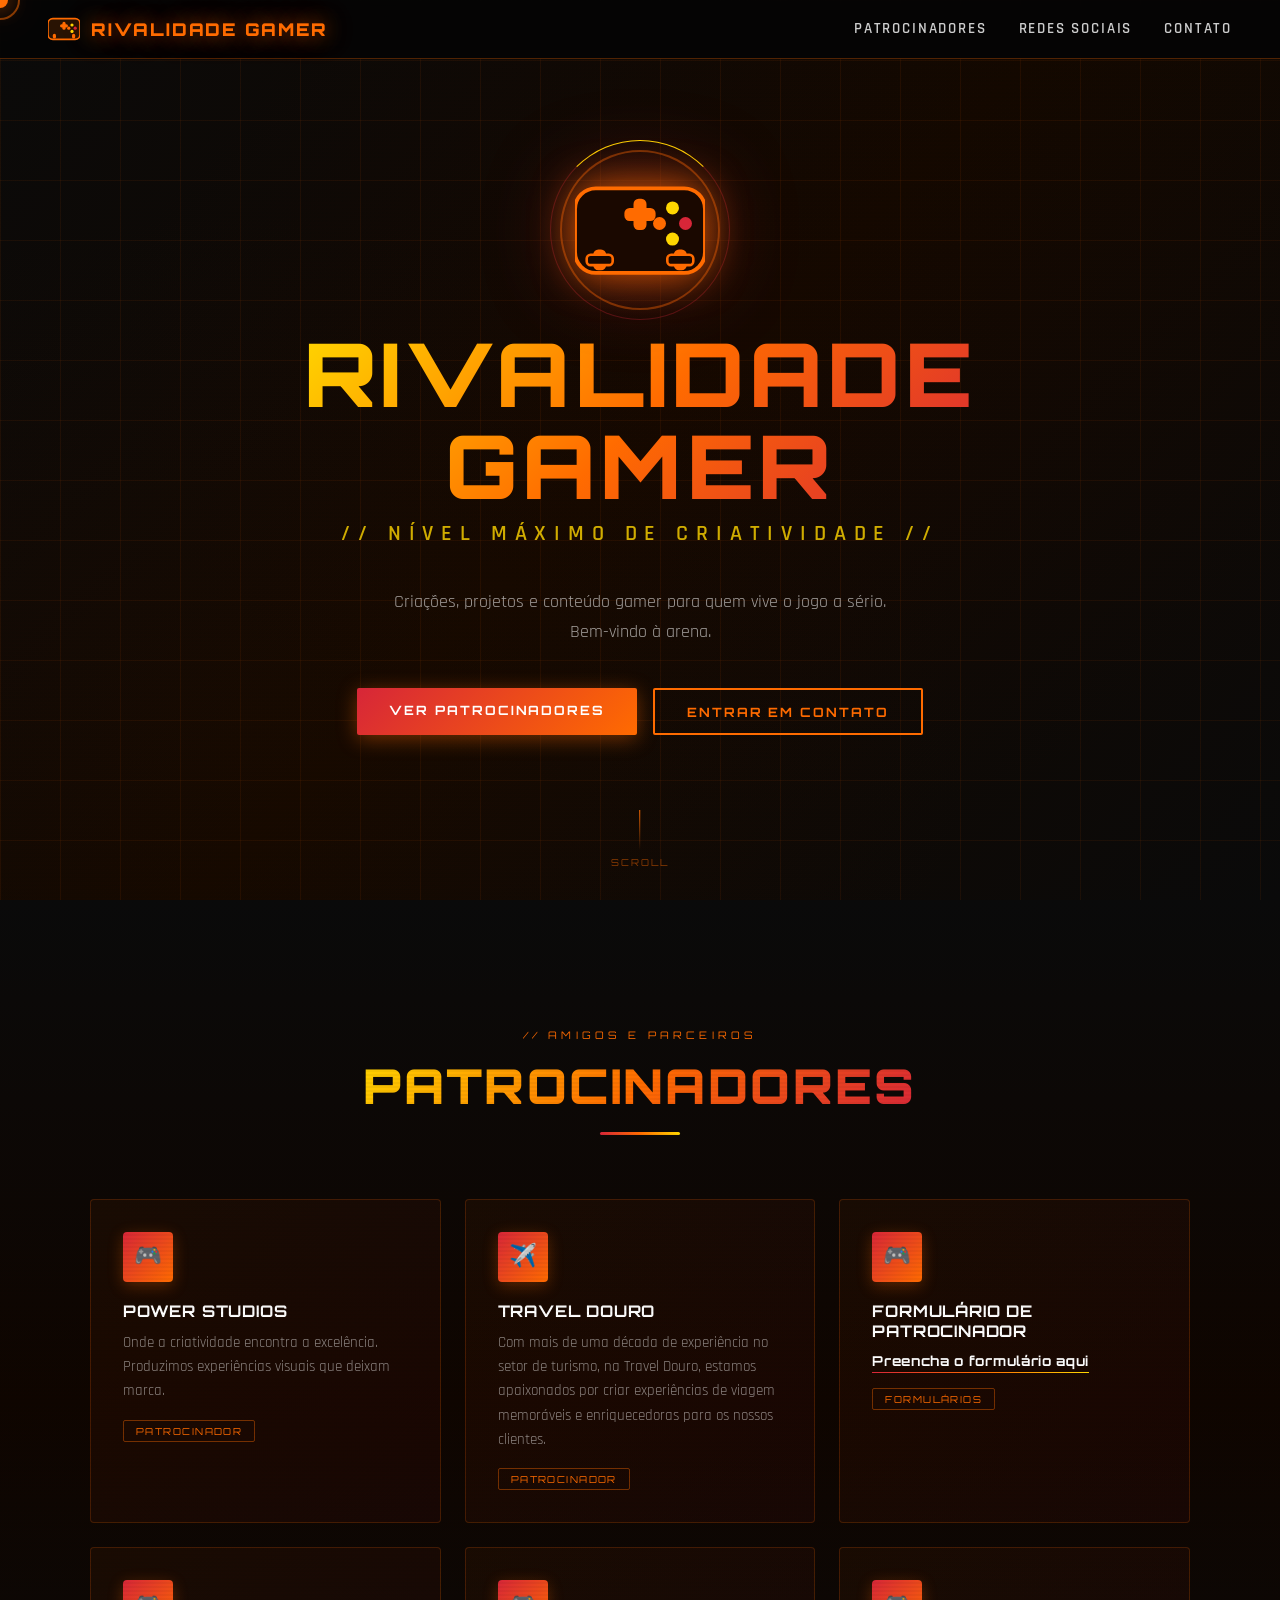
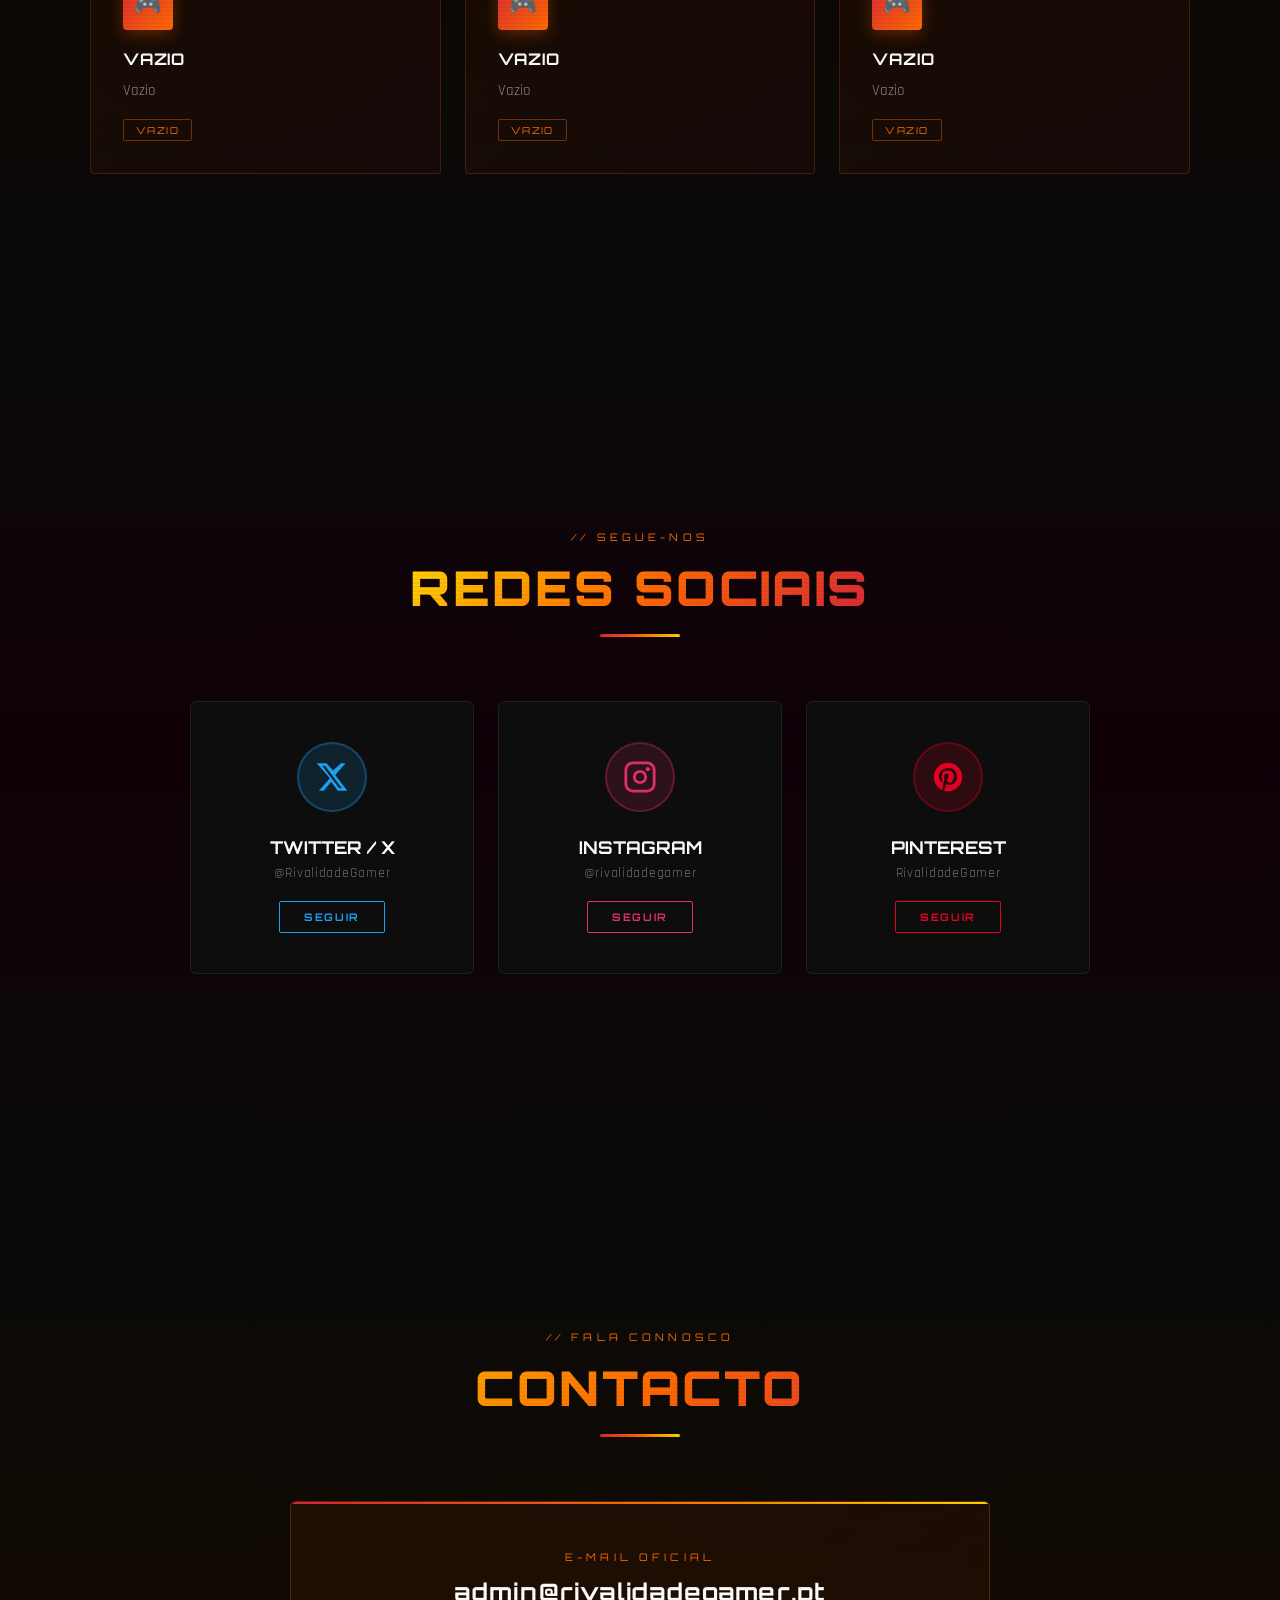
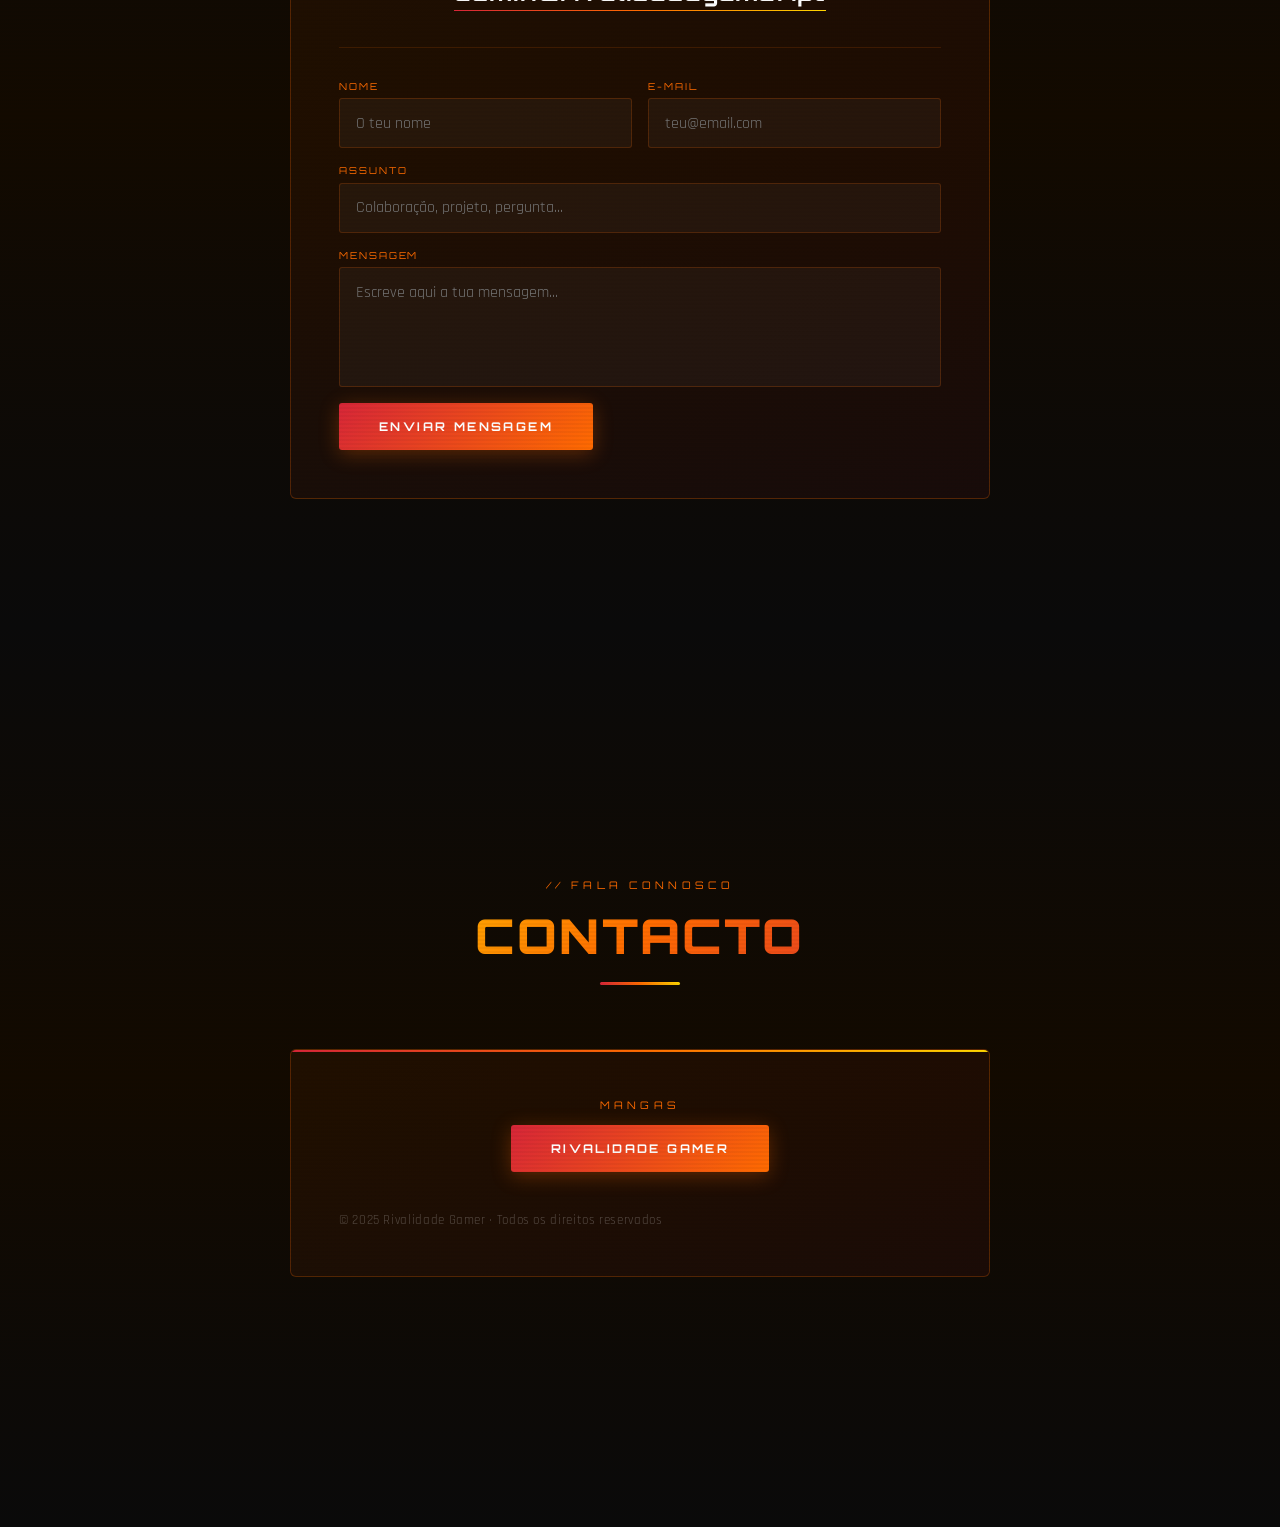
==== index.html @ 04fe154c "Update index.html" ====
<!DOCTYPE html>
<html lang="pt">
<head>
  <meta charset="UTF-8" />
  <meta name="viewport" content="width=device-width, initial-scale=1.0"/>
  <title>Rivalidade Gamer | 2026</title>
  <link rel="icon" href="https://rivalidadegamer.github.io/images/Logo/logo.png" type="image/png">
  <link rel="shortcut icon" href="https://rivalidadegamer.github.io/images/Logo/logo-sem-fundo.png" type="image/png">
  <link href="https://fonts.googleapis.com/css2?family=Orbitron:wght@400;700;900&family=Rajdhani:wght@400;600;700&display=swap" rel="stylesheet"/>
  <style>
    :root {
      --orange: #FF6B00;
      --red: #D72638;
      --yellow: #FFD600;
      --dark: #0A0A0A;
      --darker: #050505;
      --mid: #141414;
      --glow-orange: 0 0 20px #FF6B00aa, 0 0 40px #FF6B0055;
      --glow-red: 0 0 20px #D72638aa;
      --glow-yellow: 0 0 20px #FFD600aa;
    }
 
    *, *::before, *::after { margin: 0; padding: 0; box-sizing: border-box; }
 
    html { scroll-behavior: smooth; }
 
    body {
      background: var(--darker);
      color: #fff;
      font-family: 'Rajdhani', sans-serif;
      overflow-x: hidden;
      cursor: none;
    }
 
    /* CUSTOM CURSOR */
    .cursor {
      width: 16px; height: 16px;
      background: var(--orange);
      border-radius: 50%;
      position: fixed;
      top: 0; left: 0;
      pointer-events: none;
      z-index: 9999;
      transform: translate(-50%, -50%);
      transition: transform 0.1s ease, background 0.2s;
      box-shadow: var(--glow-orange);
      mix-blend-mode: screen;
    }
    .cursor-ring {
      width: 40px; height: 40px;
      border: 2px solid var(--orange);
      border-radius: 50%;
      position: fixed;
      top: 0; left: 0;
      pointer-events: none;
      z-index: 9998;
      transform: translate(-50%, -50%);
      transition: transform 0.15s ease, width 0.2s, height 0.2s;
      opacity: 0.5;
    }
 
    /* NAV */
    nav {
      position: fixed;
      top: 0; left: 0; right: 0;
      z-index: 1000;
      background: rgba(5,5,5,0.92);
      backdrop-filter: blur(12px);
      border-bottom: 1px solid rgba(255,107,0,0.3);
      display: flex;
      justify-content: space-between;
      align-items: center;
      padding: 0.8rem 3rem;
    }
 
    .nav-logo {
      display: flex; align-items: center; gap: 0.7rem;
      font-family: 'Orbitron', monospace;
      font-weight: 900;
      font-size: 1.1rem;
      color: var(--orange);
      text-shadow: var(--glow-orange);
      letter-spacing: 0.1em;
    }
 
    .nav-logo svg { width: 32px; height: 32px; }
 
    nav ul {
      list-style: none;
      display: flex;
      gap: 2rem;
    }
 
    nav ul a {
      color: #ccc;
      text-decoration: none;
      font-family: 'Rajdhani', sans-serif;
      font-weight: 600;
      font-size: 0.95rem;
      letter-spacing: 0.12em;
      text-transform: uppercase;
      transition: color 0.2s, text-shadow 0.2s;
      position: relative;
    }
 
    nav ul a::after {
      content: '';
      position: absolute;
      bottom: -3px; left: 0;
      width: 0; height: 2px;
      background: var(--orange);
      transition: width 0.3s;
    }
 
    nav ul a:hover { color: var(--orange); text-shadow: var(--glow-orange); }
    nav ul a:hover::after { width: 100%; }
 
    /* SECTIONS */
    section {
      min-height: 100vh;
      position: relative;
      overflow: hidden;
    }
 
    /* SCANLINE OVERLAY */
    section::before {
      content: '';
      position: absolute;
      inset: 0;
      background: repeating-linear-gradient(
        0deg,
        transparent,
        transparent 2px,
        rgba(0,0,0,0.04) 2px,
        rgba(0,0,0,0.04) 4px
      );
      pointer-events: none;
      z-index: 2;
    }
 
    /* ===== HERO SECTION ===== */
    #inicio {
      background: radial-gradient(ellipse at 60% 40%, #2a0a0022 0%, transparent 60%),
                  radial-gradient(ellipse at 20% 80%, #3a150022 0%, transparent 50%),
                  linear-gradient(135deg, #0A0A0A 0%, #130800 50%, #0A0A0A 100%);
      display: flex;
      align-items: center;
      justify-content: center;
    }
 
    .hero-bg-grid {
      position: absolute;
      inset: 0;
      background-image:
        linear-gradient(rgba(255,107,0,0.07) 1px, transparent 1px),
        linear-gradient(90deg, rgba(255,107,0,0.07) 1px, transparent 1px);
      background-size: 60px 60px;
      animation: gridPulse 4s ease-in-out infinite alternate;
    }
 
    @keyframes gridPulse {
      0% { opacity: 0.4; }
      100% { opacity: 1; }
    }
 
    .hero-content {
      position: relative;
      z-index: 3;
      text-align: center;
      padding: 2rem;
    }
 
    .hero-icon {
      margin: 0 auto 2rem;
      width: 130px; height: 130px;
      position: relative;
    }
 
    .hero-icon svg {
      width: 100%; height: 100%;
      filter: drop-shadow(0 0 20px #FF6B00cc) drop-shadow(0 0 40px #D7263855);
      animation: float 3s ease-in-out infinite;
    }
 
    @keyframes float {
      0%, 100% { transform: translateY(0) rotate(0deg); }
      50% { transform: translateY(-12px) rotate(3deg); }
    }
 
    .hex-ring {
      position: absolute;
      inset: -15px;
      border: 2px solid rgba(255,107,0,0.4);
      border-radius: 50%;
      animation: spin 8s linear infinite;
    }
    .hex-ring-2 {
      position: absolute;
      inset: -25px;
      border: 1px solid rgba(215,38,56,0.3);
      border-radius: 50%;
      border-top-color: var(--yellow);
      animation: spin 12s linear infinite reverse;
    }
 
    @keyframes spin { from { transform: rotate(0deg); } to { transform: rotate(360deg); } }
 
    .hero-title {
      font-family: 'Orbitron', monospace;
      font-size: clamp(2.5rem, 7vw, 5.5rem);
      font-weight: 900;
      line-height: 1.05;
      margin-bottom: 0.5rem;
      background: linear-gradient(135deg, var(--yellow) 0%, var(--orange) 50%, var(--red) 100%);
      -webkit-background-clip: text;
      -webkit-text-fill-color: transparent;
      background-clip: text;
      text-shadow: none;
      letter-spacing: 0.05em;
      animation: titleGlow 2.5s ease-in-out infinite alternate;
    }
 
    @keyframes titleGlow {
      0% { filter: brightness(1); }
      100% { filter: brightness(1.15) drop-shadow(0 0 15px #FF6B0088); }
    }
 
    .hero-subtitle {
      font-family: 'Rajdhani', sans-serif;
      font-size: clamp(1rem, 2.5vw, 1.4rem);
      font-weight: 600;
      color: rgba(255,214,0,0.8);
      letter-spacing: 0.35em;
      text-transform: uppercase;
      margin-bottom: 2.5rem;
    }
 
    .hero-desc {
      font-size: 1.1rem;
      color: rgba(255,255,255,0.6);
      max-width: 500px;
      margin: 0 auto 2.5rem;
      line-height: 1.7;
    }
 
    .btn-group { display: flex; gap: 1rem; justify-content: center; flex-wrap: wrap; }
 
    .btn {
      font-family: 'Orbitron', monospace;
      font-size: 0.8rem;
      font-weight: 700;
      letter-spacing: 0.15em;
      text-transform: uppercase;
      padding: 0.85rem 2rem;
      border: none;
      border-radius: 2px;
      text-decoration: none;
      transition: all 0.3s;
      position: relative;
      overflow: hidden;
      cursor: none;
    }
 
    .btn-primary {
      background: linear-gradient(135deg, var(--red), var(--orange));
      color: #fff;
      box-shadow: 0 4px 20px rgba(255,107,0,0.4);
    }
 
    .btn-primary:hover {
      transform: translateY(-3px);
      box-shadow: 0 8px 30px rgba(255,107,0,0.7);
    }
 
    .btn-outline {
      background: transparent;
      color: var(--orange);
      border: 2px solid var(--orange);
    }
 
    .btn-outline:hover {
      background: var(--orange);
      color: #000;
      box-shadow: var(--glow-orange);
      transform: translateY(-3px);
    }
 
    /* SCROLL INDICATOR */
    .scroll-indicator {
      position: absolute;
      bottom: 2rem;
      left: 50%;
      transform: translateX(-50%);
      display: flex;
      flex-direction: column;
      align-items: center;
      gap: 0.4rem;
      color: rgba(255,107,0,0.5);
      font-family: 'Orbitron', monospace;
      font-size: 0.6rem;
      letter-spacing: 0.2em;
      z-index: 3;
      animation: bounce 2s ease-in-out infinite;
    }
 
    @keyframes bounce {
      0%, 100% { transform: translateX(-50%) translateY(0); }
      50% { transform: translateX(-50%) translateY(8px); }
    }
 
    .scroll-line {
      width: 1px;
      height: 40px;
      background: linear-gradient(to bottom, var(--orange), transparent);
    }
 
    /* ===== SECTION HEADERS ===== */
    .section-header {
      text-align: center;
      margin-bottom: 4rem;
    }
 
    .section-tag {
      font-family: 'Orbitron', monospace;
      font-size: 0.65rem;
      letter-spacing: 0.4em;
      color: var(--orange);
      text-transform: uppercase;
      display: block;
      margin-bottom: 0.8rem;
    }
 
    .section-title {
      font-family: 'Orbitron', monospace;
      font-size: clamp(1.8rem, 4vw, 3rem);
      font-weight: 900;
      background: linear-gradient(135deg, var(--yellow), var(--orange), var(--red));
      -webkit-background-clip: text;
      -webkit-text-fill-color: transparent;
      background-clip: text;
      letter-spacing: 0.05em;
    }
 
    .section-line {
      width: 80px;
      height: 3px;
      background: linear-gradient(90deg, var(--red), var(--orange), var(--yellow));
      margin: 1rem auto 0;
      border-radius: 2px;
    }
 
    /* ===== PROJETOS ===== */
    #projetos {
      background: linear-gradient(180deg, #0A0A0A 0%, #0f0500 50%, #0A0A0A 100%);
      padding: 8rem 3rem;
      display: flex;
      flex-direction: column;
      align-items: center;
      justify-content: center;
    }
 
    .projects-grid {
      display: grid;
      grid-template-columns: repeat(auto-fit, minmax(280px, 1fr));
      gap: 1.5rem;
      max-width: 1100px;
      width: 100%;
    }
 
    .project-card {
      background: linear-gradient(135deg, rgba(255,107,0,0.05), rgba(215,38,56,0.05));
      border: 1px solid rgba(255,107,0,0.2);
      border-radius: 4px;
      padding: 2rem;
      position: relative;
      overflow: hidden;
      transition: all 0.3s;
      cursor: none;
    }
    .project-card {
  text-decoration: none;
  color: inherit;
}
.project-card * {
  text-decoration: none !important;
}

 
    .project-card::before {
      content: '';
      position: absolute;
      top: 0; left: 0;
      right: 0;
      height: 3px;
      background: linear-gradient(90deg, var(--red), var(--orange), var(--yellow));
      transform: scaleX(0);
      transform-origin: left;
      transition: transform 0.4s;
    }
 
    .project-card:hover::before { transform: scaleX(1); }
 
    .project-card:hover {
      border-color: rgba(255,107,0,0.5);
      transform: translateY(-6px);
      box-shadow: 0 20px 40px rgba(255,107,0,0.15);
      background: linear-gradient(135deg, rgba(255,107,0,0.1), rgba(215,38,56,0.1));
    }
 
    .project-icon {
      width: 50px; height: 50px;
      background: linear-gradient(135deg, var(--red), var(--orange));
      border-radius: 4px;
      display: flex;
      align-items: center;
      justify-content: center;
      margin-bottom: 1.2rem;
      font-size: 1.4rem;
      box-shadow: 0 4px 15px rgba(255,107,0,0.3);
    }
 
    .project-name {
      font-family: 'Orbitron', monospace;
      font-size: 1rem;
      font-weight: 700;
      color: #fff;
      margin-bottom: 0.6rem;
      letter-spacing: 0.05em;
    }
 
    .project-desc {
      font-size: 0.95rem;
      color: rgba(255,255,255,0.5);
      line-height: 1.6;
    }
 
    .project-tag {
      display: inline-block;
      margin-top: 1rem;
      padding: 0.25rem 0.75rem;
      font-family: 'Orbitron', monospace;
      font-size: 0.6rem;
      letter-spacing: 0.15em;
      border: 1px solid rgba(255,107,0,0.4);
      color: var(--orange);
      border-radius: 2px;
    }
 
    /* ===== REDES SOCIAIS ===== */
    #redes {
      background: linear-gradient(180deg, #0A0A0A 0%, #100008 50%, #0A0A0A 100%);
      padding: 8rem 3rem;
      display: flex;
      flex-direction: column;
      align-items: center;
      justify-content: center;
    }
 
    .social-grid {
      display: grid;
      grid-template-columns: repeat(auto-fit, minmax(260px, 1fr));
      gap: 1.5rem;
      max-width: 900px;
      width: 100%;
    }
 
    .social-card {
      position: relative;
      border-radius: 6px;
      overflow: hidden;
      text-decoration: none;
      display: block;
      transition: transform 0.3s;
      cursor: none;
    }
 
    .social-card:hover { transform: translateY(-8px) scale(1.02); }
 
    .social-card-inner {
      padding: 2.5rem 2rem;
      position: relative;
      z-index: 1;
      border: 1px solid rgba(255,255,255,0.08);
      border-radius: 6px;
      background: rgba(15,15,15,0.9);
      text-align: center;
      height: 100%;
    }
 
    .social-card::after {
      content: '';
      position: absolute;
      inset: 0;
      border-radius: 6px;
      opacity: 0;
      transition: opacity 0.3s;
    }
 
    .social-card:hover::after { opacity: 1; }
 
    .twitter-card { --sc: #1DA1F2; }
    .instagram-card { --sc: #E1306C; }
    .pinterest-card { --sc: #E60023; }
 
    .twitter-card::after { background: radial-gradient(ellipse at center, rgba(29,161,242,0.15) 0%, transparent 70%); }
    .instagram-card::after { background: radial-gradient(ellipse at center, rgba(225,48,108,0.15) 0%, transparent 70%); }
    .pinterest-card::after { background: radial-gradient(ellipse at center, rgba(230,0,35,0.15) 0%, transparent 70%); }
 
    .social-icon-wrap {
      width: 70px; height: 70px;
      margin: 0 auto 1.5rem;
      border-radius: 50%;
      display: flex;
      align-items: center;
      justify-content: center;
      font-size: 1.8rem;
      transition: box-shadow 0.3s;
    }
 
    .twitter-card .social-icon-wrap { background: rgba(29,161,242,0.15); border: 2px solid rgba(29,161,242,0.3); }
    .instagram-card .social-icon-wrap { background: rgba(225,48,108,0.15); border: 2px solid rgba(225,48,108,0.3); }
    .pinterest-card .social-icon-wrap { background: rgba(230,0,35,0.15); border: 2px solid rgba(230,0,35,0.3); }
 
    .social-card:hover .social-icon-wrap { box-shadow: 0 0 25px var(--sc); }
 
    .social-name {
      font-family: 'Orbitron', monospace;
      font-size: 1.1rem;
      font-weight: 700;
      color: #fff;
      margin-bottom: 0.4rem;
    }
 
    .social-handle {
      font-size: 0.9rem;
      color: rgba(255,255,255,0.4);
      font-family: 'Rajdhani', sans-serif;
      letter-spacing: 0.05em;
      margin-bottom: 1.2rem;
    }
 
    .social-btn {
      display: inline-block;
      padding: 0.5rem 1.5rem;
      border-radius: 2px;
      font-family: 'Orbitron', monospace;
      font-size: 0.65rem;
      font-weight: 700;
      letter-spacing: 0.15em;
      text-transform: uppercase;
      transition: all 0.3s;
      border: 1px solid var(--sc);
      color: var(--sc);
    }
 
    .social-card:hover .social-btn {
      background: var(--sc);
      color: #fff;
    }
 
    /* ===== CONTATO ===== */
    #contato {
      background: linear-gradient(180deg, #0A0A0A 0%, #130A00 50%, #0A0A0A 100%);
      padding: 8rem 3rem;
      display: flex;
      flex-direction: column;
      align-items: center;
      justify-content: center;
    }
 
    .contact-container {
      max-width: 700px;
      width: 100%;
    }
 
    .contact-box {
      background: linear-gradient(135deg, rgba(255,107,0,0.06), rgba(215,38,56,0.06));
      border: 1px solid rgba(255,107,0,0.25);
      border-radius: 6px;
      padding: 3rem;
      position: relative;
      overflow: hidden;
    }
 
    .contact-box::before {
      content: '';
      position: absolute;
      top: 0; left: 0; right: 0;
      height: 2px;
      background: linear-gradient(90deg, var(--red), var(--orange), var(--yellow));
    }
 
    .contact-email-block {
      text-align: center;
      margin-bottom: 2.5rem;
    }
 
    .contact-label {
      font-family: 'Orbitron', monospace;
      font-size: 0.65rem;
      letter-spacing: 0.4em;
      color: var(--orange);
      text-transform: uppercase;
      display: block;
      margin-bottom: 0.8rem;
    }
 
    .contact-email {
      font-family: 'Orbitron', monospace;
      font-size: clamp(1rem, 3vw, 1.5rem);
      font-weight: 700;
      color: #fff;
      text-decoration: none;
      letter-spacing: 0.05em;
      transition: all 0.3s;
      display: inline-block;
      position: relative;
    }
 
    .contact-email:hover {
      color: var(--orange);
      text-shadow: var(--glow-orange);
    }
 
    .contact-email::after {
      content: '';
      position: absolute;
      bottom: -4px; left: 0;
      width: 100%; height: 1px;
      background: linear-gradient(90deg, var(--red), var(--orange), var(--yellow));
    }
 
    .contact-divider {
      border: none;
      border-top: 1px solid rgba(255,107,0,0.15);
      margin: 2rem 0;
    }
 
    .contact-form { display: flex; flex-direction: column; gap: 1rem; }
 
    .form-row { display: grid; grid-template-columns: 1fr 1fr; gap: 1rem; }
 
    .form-group { display: flex; flex-direction: column; gap: 0.4rem; }
 
    .form-label {
      font-family: 'Orbitron', monospace;
      font-size: 0.6rem;
      letter-spacing: 0.2em;
      color: var(--orange);
      text-transform: uppercase;
    }
 
    .form-input, .form-textarea {
      background: rgba(255,255,255,0.04);
      border: 1px solid rgba(255,107,0,0.2);
      border-radius: 3px;
      padding: 0.85rem 1rem;
      color: #fff;
      font-family: 'Rajdhani', sans-serif;
      font-size: 1rem;
      transition: all 0.3s;
      outline: none;
      resize: none;
    }
 
    .form-input:focus, .form-textarea:focus {
      border-color: var(--orange);
      background: rgba(255,107,0,0.06);
      box-shadow: 0 0 15px rgba(255,107,0,0.15);
    }
 
    .form-textarea { height: 120px; }
 
    .btn-send {
      font-family: 'Orbitron', monospace;
      font-size: 0.75rem;
      font-weight: 700;
      letter-spacing: 0.2em;
      text-transform: uppercase;
      padding: 1rem 2.5rem;
      background: linear-gradient(135deg, var(--red), var(--orange));
      color: #fff;
      border: none;
      border-radius: 3px;
      cursor: none;
      transition: all 0.3s;
      align-self: flex-start;
      box-shadow: 0 4px 20px rgba(255,107,0,0.3);
    }
 
    .btn-send:hover {
      transform: translateY(-3px);
      box-shadow: 0 8px 30px rgba(255,107,0,0.6);
    }
 
    /* FOOTER */
    footer {
      background: #050505;
      border-top: 1px solid rgba(255,107,0,0.15);
      padding: 2rem 3rem;
      display: flex;
      align-items: center;
      justify-content: space-between;
      flex-wrap: wrap;
      gap: 1rem;
    }
 
    .footer-logo {
      font-family: 'Orbitron', monospace;
      font-size: 0.9rem;
      font-weight: 900;
      color: var(--orange);
      letter-spacing: 0.1em;
    }
 
    .footer-copy {
      font-size: 0.8rem;
      color: rgba(255,255,255,0.25);
      letter-spacing: 0.05em;
    }
 
    /* PARTICLES */
    #particles {
      position: fixed;
      inset: 0;
      pointer-events: none;
      z-index: 0;
    }
 
    .particle {
      position: absolute;
      border-radius: 50%;
      animation: particleFloat linear infinite;
      opacity: 0;
    }
 
    @keyframes particleFloat {
      0% { transform: translateY(100vh) scale(0); opacity: 0; }
      10% { opacity: 1; }
      90% { opacity: 1; }
      100% { transform: translateY(-10vh) scale(1); opacity: 0; }
    }
 
    /* RESPONSIVE */
    @media (max-width: 768px) {
      nav { padding: 0.8rem 1.5rem; }
      nav ul { gap: 1rem; }
      nav ul a { font-size: 0.75rem; }
      .form-row { grid-template-columns: 1fr; }
      footer { flex-direction: column; text-align: center; }
      .contact-box { padding: 2rem 1.5rem; }
      #projetos, #redes, #contato { padding: 6rem 1.5rem; }
    }
  </style>
</head>
<body>
 
<div class="cursor" id="cursor"></div>
<div class="cursor-ring" id="cursorRing"></div>
<canvas id="particles"></canvas>
 
<!-- NAVEGAÇÃO -->
<nav>
  <div class="nav-logo">
    <svg viewBox="0 0 40 40" xmlns="http://www.w3.org/2000/svg" fill="none">
      <rect width="40" height="26" x="0" y="7" rx="6" fill="#FF6B00" opacity="0.15"/>
      <rect width="40" height="26" x="0" y="7" rx="6" stroke="#FF6B00" stroke-width="2"/>
      <rect width="4" height="10" x="18" y="11" rx="2" fill="#FF6B00"/>
      <rect width="10" height="4" x="15" y="14" rx="2" fill="#FF6B00"/>
      <circle cx="30" cy="15" r="2" fill="#FFD600"/>
      <circle cx="34" cy="19" r="2" fill="#D72638"/>
      <circle cx="26" cy="19" r="2" fill="#FF6B00"/>
      <circle cx="30" cy="23" r="2" fill="#FFD600"/>
      <rect width="4" height="6" x="6" y="26" rx="2" fill="#FF6B00"/>
      <rect width="4" height="6" x="30" y="26" rx="2" fill="#FF6B00"/>
    </svg>
    RIVALIDADE GAMER
  </div>
  <ul>
    <li><a href="#projetos">Patrocinadores</a></li>
    <li><a href="#redes">Redes Sociais</a></li>
    <li><a href="#contato">Contato</a></li>
  </ul>
</nav>
 
<!-- ===== SECÇÃO 1: INÍCIO ===== -->
<section id="inicio">
  <div class="hero-bg-grid"></div>
  <div class="hero-content">
    <div class="hero-icon">
      <div class="hex-ring"></div>
      <div class="hex-ring-2"></div>
      <svg viewBox="0 0 100 100" xmlns="http://www.w3.org/2000/svg" fill="none">
        <rect width="100" height="65" x="0" y="18" rx="16" fill="#1a0800" stroke="#FF6B00" stroke-width="3"/>
        <rect width="10" height="24" x="45" y="26" rx="4" fill="#FF6B00"/>
        <rect width="24" height="10" x="38" y="33" rx="4" fill="#FF6B00"/>
        <circle cx="75" cy="33" r="5" fill="#FFD600"/>
        <circle cx="85" cy="45" r="5" fill="#D72638"/>
        <circle cx="65" cy="45" r="5" fill="#FF6B00"/>
        <circle cx="75" cy="57" r="5" fill="#FFD600"/>
        <rect width="10" height="16" x="14" y="65" rx="4" fill="#FF6B00"/>
        <rect width="10" height="16" x="76" y="65" rx="4" fill="#FF6B00"/>
        <rect width="20" height="8" x="9" y="69" rx="3" fill="#1a0800" stroke="#FF6B00" stroke-width="2"/>
        <rect width="20" height="8" x="71" y="69" rx="3" fill="#1a0800" stroke="#FF6B00" stroke-width="2"/>
      </svg>
    </div>
    <h1 class="hero-title">RIVALIDADE<br>GAMER</h1>
    <p class="hero-subtitle">// Nível máximo de criatividade //</p>
    <p class="hero-desc">Criações, projetos e conteúdo gamer para quem vive o jogo a sério. Bem-vindo à arena.</p>
    <div class="btn-group">
      <a href="#projetos" class="btn btn-primary">Ver Patrocinadores</a>
      <a href="#contato" class="btn btn-outline">Entrar em Contato</a>
    </div>
  </div>
  <div class="scroll-indicator">
    <div class="scroll-line"></div>
    <span>SCROLL</span>
  </div>
</section>
 
<!-- ===== SECÇÃO 2: PATROCINADORES ===== -->
<section id="projetos">
  <div class="section-header">
    <span class="section-tag">// amigos e parceiros</span>
    <h2 class="section-title">PATROCINADORES</h2>
    <div class="section-line"></div>
  </div>
<div class="projects-grid">

  <!-- CARD 1 COM LINK -->
  <a href="https://drousandrex.github.io/Power-Studios/" target="_blank" class="project-card">
    <div class="project-icon">🎮</div>
    <h3 class="project-name">POWER STUDIOS</h3>
    <p class="project-desc">Onde a criatividade encontra a excelência. Produzimos experiências visuais que deixam marca.</p>
     <span class="project-tag">PATROCINADOR</span>
  </a>

    <a href="https://traveldouro.pt" target="_blank" class="project-card">
    <div class="project-icon">✈️</div>
    <h3 class="project-name">TRAVEL DOURO</h3>
    <p class="project-desc">Com mais de uma década de experiência no setor de turismo, na Travel Douro, estamos apaixonados por criar experiências de viagem memoráveis e enriquecedoras para os nossos clientes.</p>
     <span class="project-tag">PATROCINADOR</span>
  </a>

  <!-- CARD 2 -->
  <div class="project-card">
    <div class="project-icon">🎮</div>
    <h3 class="project-name">FORMULÁRIO DE PATROCINADOR</h3>
    <a style="font-size: 0.85rem;" target="_blank" href="https://docs.google.com/forms/d/e/1FAIpQLSfqMPz53sroJChA9BU14jHOw9nIKYFghXq9JYlgDNObp7L20g/viewform?usp=dialog" class="contact-email">Preencha o formulário aqui</a>
    <span class="project-tag">FORMULÁRIOS</span>
  </div>

  <!-- RESTO DOS CARDS -->
  <div class="project-card">
    <div class="project-icon">🎮</div>
    <h3 class="project-name">VAZIO</h3>
    <p class="project-desc">Vazio</p>
    <span class="project-tag">VAZIO</span>
  </div>

  <div class="project-card">
    <div class="project-icon">🎮</div>
    <h3 class="project-name">VAZIO</h3>
    <p class="project-desc">Vazio</p>
    <span class="project-tag">VAZIO</span>
  </div>

  <div class="project-card">
    <div class="project-icon">🎮</div>
    <h3 class="project-name">VAZIO</h3>
    <p class="project-desc">Vazio</p>
    <span class="project-tag">VAZIO</span>
  </div>
</section>
 
<!-- ===== SECÇÃO 3: REDES SOCIAIS ===== -->
<section id="redes">
  <div class="section-header">
    <span class="section-tag">// segue-nos</span>
    <h2 class="section-title">REDES SOCIAIS</h2>
    <div class="section-line"></div>
  </div>
  <div class="social-grid">
    <!-- Twitter/X -->
    <a href="https://x.com/RivalidadeGamer" target="_blank" class="social-card twitter-card">
      <div class="social-card-inner">
        <div class="social-icon-wrap">
          <svg width="34" height="34" viewBox="0 0 24 24" fill="#1DA1F2" xmlns="http://www.w3.org/2000/svg">
            <path d="M18.244 2.25h3.308l-7.227 8.26 8.502 11.24H16.17l-4.714-6.231-5.401 6.231H2.748l7.73-8.835L1.254 2.25H8.08l4.713 5.231zM17.083 20.001h1.833L7.084 4.126H5.117z"/>
          </svg>
        </div>
        <div class="social-name">TWITTER / X</div>
        <div class="social-handle">@RivalidadeGamer</div>
        <span class="social-btn">SEGUIR</span>
      </div>
    </a>
    <!-- Instagram -->
    <a href="https://instagram.com/rivalidadegamer" target="_blank" class="social-card instagram-card">
      <div class="social-card-inner">
        <div class="social-icon-wrap">
          <svg width="34" height="34" viewBox="0 0 24 24" fill="none" xmlns="http://www.w3.org/2000/svg">
            <rect width="20" height="20" x="2" y="2" rx="5" stroke="#E1306C" stroke-width="2"/>
            <circle cx="12" cy="12" r="4" stroke="#E1306C" stroke-width="2"/>
            <circle cx="17.5" cy="6.5" r="1.5" fill="#E1306C"/>
          </svg>
        </div>
        <div class="social-name">INSTAGRAM</div>
        <div class="social-handle">@rivalidadegamer</div>
        <span class="social-btn">SEGUIR</span>
      </div>
    </a>
    <!-- Pinterest -->
    <a href="https://pt.pinterest.com/RivalidadeGamer" target="_blank" class="social-card pinterest-card">
      <div class="social-card-inner">
        <div class="social-icon-wrap">
          <svg width="34" height="34" viewBox="0 0 24 24" fill="#E60023" xmlns="http://www.w3.org/2000/svg">
            <path d="M12 2C6.477 2 2 6.477 2 12c0 4.236 2.636 7.855 6.356 9.312-.088-.791-.167-2.005.035-2.868.181-.78 1.172-4.97 1.172-4.97s-.299-.598-.299-1.482c0-1.388.806-2.428 1.808-2.428.853 0 1.267.641 1.267 1.408 0 .858-.546 2.14-.828 3.33-.236.995.499 1.806 1.476 1.806 1.772 0 3.135-1.867 3.135-4.56 0-2.385-1.714-4.052-4.16-4.052-2.833 0-4.495 2.124-4.495 4.32 0 .856.329 1.772.74 2.272a.3.3 0 0 1 .068.286c-.075.313-.243.995-.276 1.134-.044.183-.146.222-.337.134-1.249-.581-2.03-2.407-2.03-3.874 0-3.154 2.292-6.052 6.608-6.052 3.469 0 6.165 2.473 6.165 5.776 0 3.447-2.173 6.22-5.19 6.22-1.013 0-1.966-.527-2.292-1.148l-.623 2.378c-.226.869-.835 1.958-1.244 2.621.937.29 1.931.446 2.962.446 5.523 0 10-4.477 10-10S17.523 2 12 2z"/>
          </svg>
        </div>
        <div class="social-name">PINTEREST</div>
        <div class="social-handle">RivalidadeGamer</div>
        <span class="social-btn">SEGUIR</span>
      </div>
    </a>
  </div>
</section>
 
<!-- ===== SECÇÃO 4: CONTATO ===== -->
<section id="contato">
  <div class="contact-container">
    <div class="section-header">
      <span class="section-tag">// fala connosco</span>
      <h2 class="section-title">CONTACTO</h2>
      <div class="section-line"></div>
    </div>
    <div class="contact-box">
      <div class="contact-email-block">
        <span class="contact-label">E-mail Oficial</span>
        <a href="mailto:admin@rivalidadegamer.pt" class="contact-email">admin@rivalidadegamer.pt</a>
      </div>
      <hr class="contact-divider"/>
      <div class="contact-form">
        <div class="form-row">
          <div class="form-group">
            <label class="form-label">NOME</label>
            <input type="text" class="form-input" placeholder="O teu nome"/>
          </div>
          <div class="form-group">
            <label class="form-label">E-MAIL</label>
            <input type="email" class="form-input" placeholder="teu@email.com"/>
          </div>
        </div>
        <div class="form-group">
          <label class="form-label">ASSUNTO</label>
          <input type="text" class="form-input" placeholder="Colaboração, projeto, pergunta..."/>
        </div>
        <div class="form-group">
          <label class="form-label">MENSAGEM</label>
          <textarea class="form-textarea" placeholder="Escreve aqui a tua mensagem..."></textarea>
        </div>
        <button class="btn-send" onclick="this.textContent='✔ ENVIADO!'; setTimeout(()=>this.textContent='ENVIAR MENSAGEM',2500)">
          ENVIAR MENSAGEM
        </button>
      </div>
    </div>
  </div>
</section> 
  
<!-- ===== SECÇÃO 4: PORTFÓLIO ===== -->
  <section id="contato">
  <div class="contact-container">
    <div class="section-header">
      <span class="section-tag">// fala connosco</span>
      <h2 class="section-title">CONTACTO</h2>
      <div class="section-line"></div>
    </div>
    <div class="contact-box">
      <div class="contact-email-block">
        <span class="contact-label">Mangas</span>
        <button class="btn-send" onclick="this.textContent='✔ A DESCOBERTA!';>
          A descoberta 35%
        </button>
      </div>
     
  </div>
</section> 
  
<!-- FOOTER -->
<footer>
  <div class="footer-logo">RIVALIDADE GAMER</div>
  <div class="footer-copy">© 2025 Rivalidade Gamer · Todos os direitos reservados</div>
</footer>
 
<script>
  // Custom Cursor
  const cursor = document.getElementById('cursor');
  const ring = document.getElementById('cursorRing');
  let mx = 0, my = 0, rx = 0, ry = 0;
  document.addEventListener('mousemove', e => { mx = e.clientX; my = e.clientY; });
  function animateCursor() {
    cursor.style.left = mx + 'px';
    cursor.style.top = my + 'px';
    rx += (mx - rx) * 0.15;
    ry += (my - ry) * 0.15;
    ring.style.left = rx + 'px';
    ring.style.top = ry + 'px';
    requestAnimationFrame(animateCursor);
  }
  animateCursor();
 
  // Particles
  const canvas = document.getElementById('particles');
  const ctx = canvas.getContext('2d');
  canvas.width = window.innerWidth;
  canvas.height = window.innerHeight;
  window.addEventListener('resize', () => { canvas.width = window.innerWidth; canvas.height = window.innerHeight; });
 
  const colors = ['#FF6B00', '#D72638', '#FFD600'];
  const particles = [];
 
  for (let i = 0; i < 60; i++) {
    particles.push({
      x: Math.random() * canvas.width,
      y: Math.random() * canvas.height + canvas.height,
      size: Math.random() * 2 + 0.5,
      speed: Math.random() * 0.5 + 0.2,
      color: colors[Math.floor(Math.random() * colors.length)],
      opacity: Math.random() * 0.5 + 0.1,
      drift: (Math.random() - 0.5) * 0.4,
    });
  }
 
  function drawParticles() {
    ctx.clearRect(0, 0, canvas.width, canvas.height);
    particles.forEach(p => {
      ctx.beginPath();
      ctx.arc(p.x, p.y, p.size, 0, Math.PI * 2);
      ctx.fillStyle = p.color;
      ctx.globalAlpha = p.opacity;
      ctx.fill();
      p.y -= p.speed;
      p.x += p.drift;
      if (p.y < -10) {
        p.y = canvas.height + 10;
        p.x = Math.random() * canvas.width;
      }
    });
    ctx.globalAlpha = 1;
    requestAnimationFrame(drawParticles);
  }
  drawParticles();
 
  // Smooth active nav on scroll
  const sections = document.querySelectorAll('section');
  const navLinks = document.querySelectorAll('nav ul a');
  window.addEventListener('scroll', () => {
    let current = '';
    sections.forEach(s => {
      if (window.scrollY >= s.offsetTop - 200) current = s.id;
    });
    navLinks.forEach(a => {
      a.style.color = a.getAttribute('href') === '#'+current ? 'var(--orange)' : '';
    });
  });
</script>
</body>
</html>
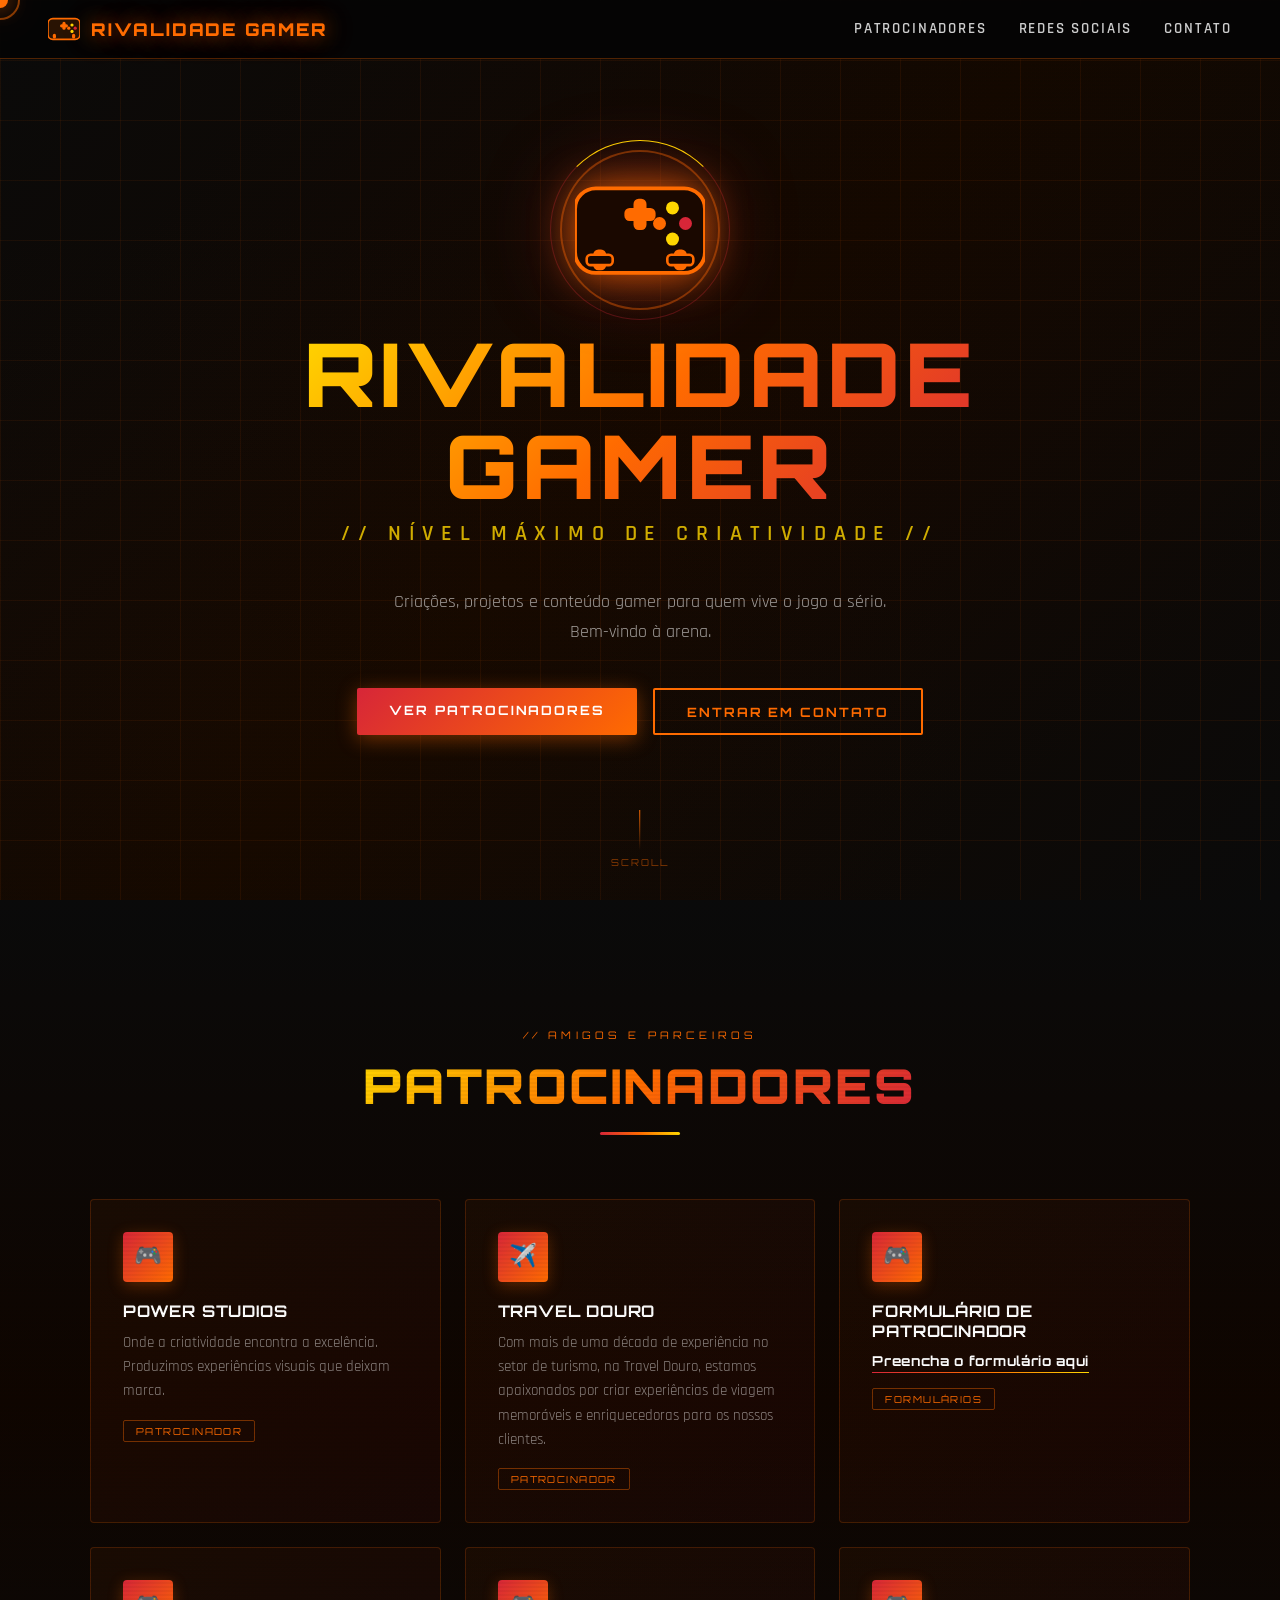
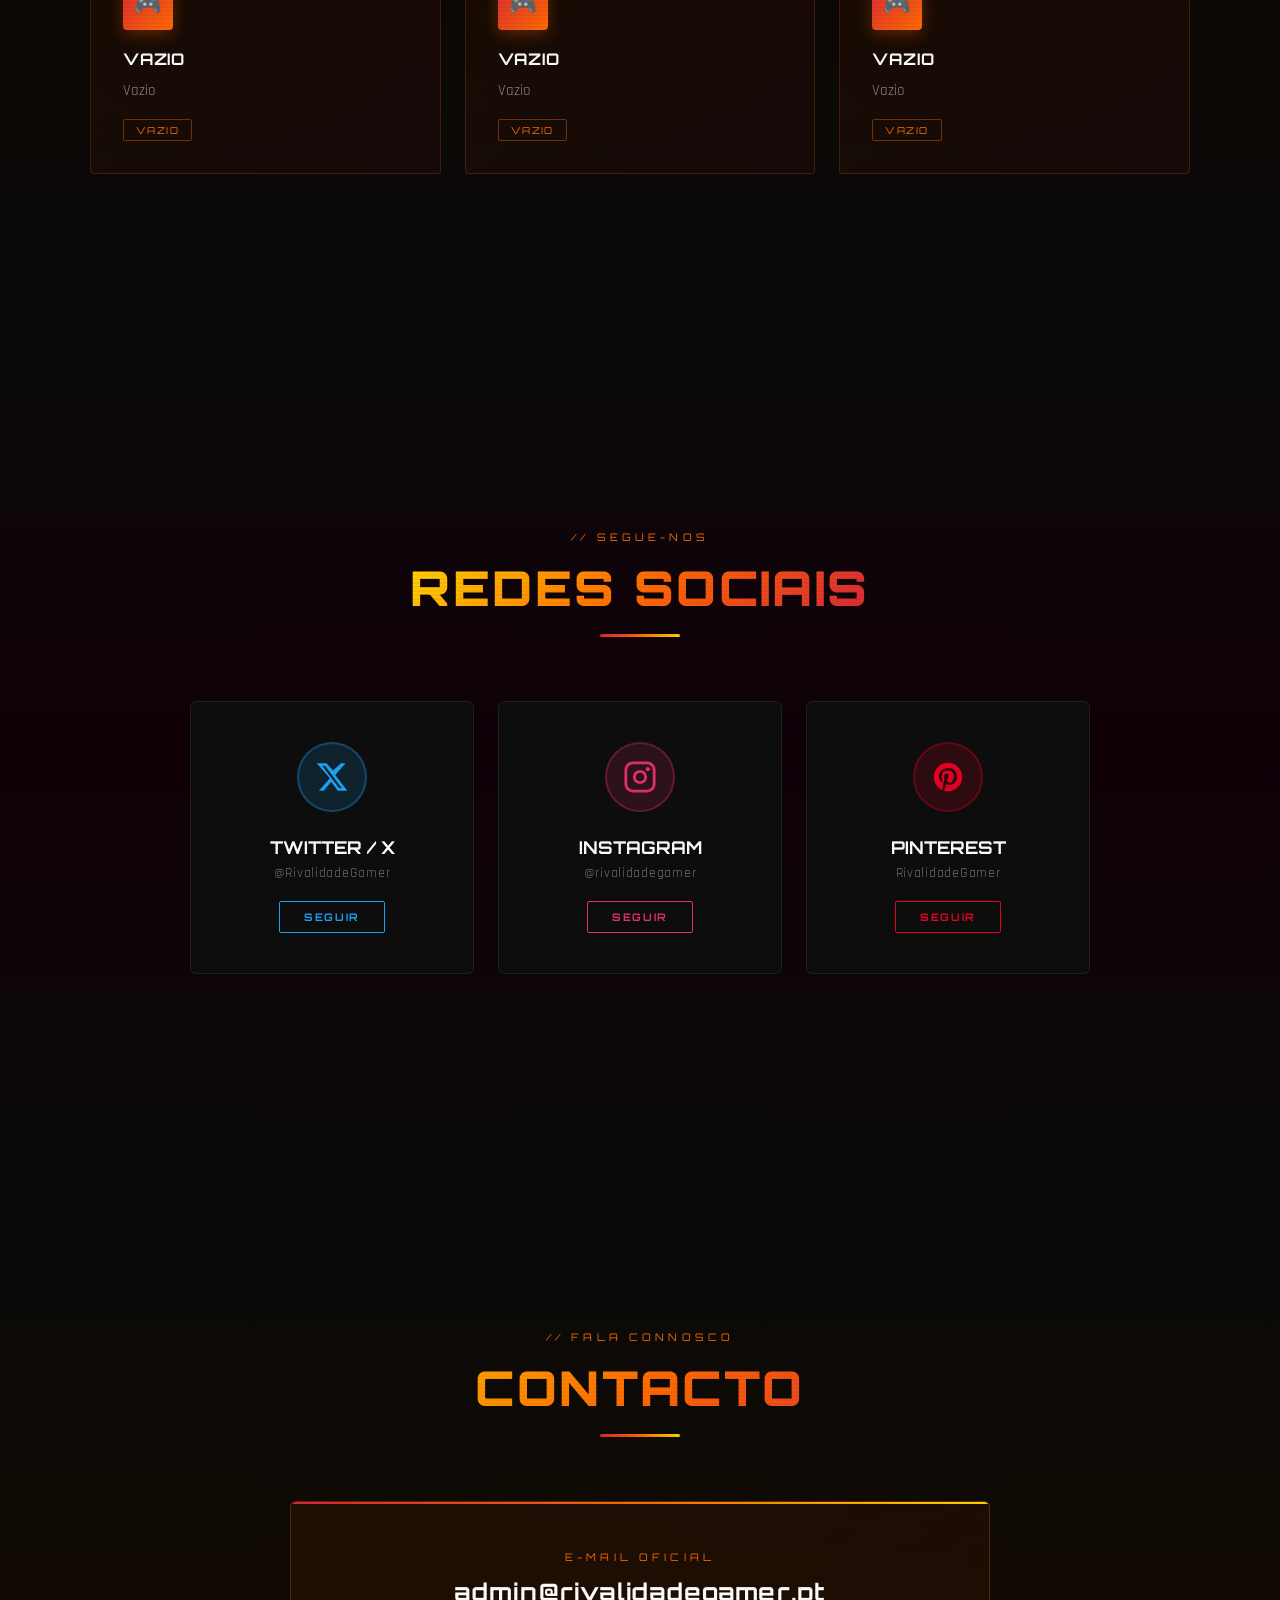
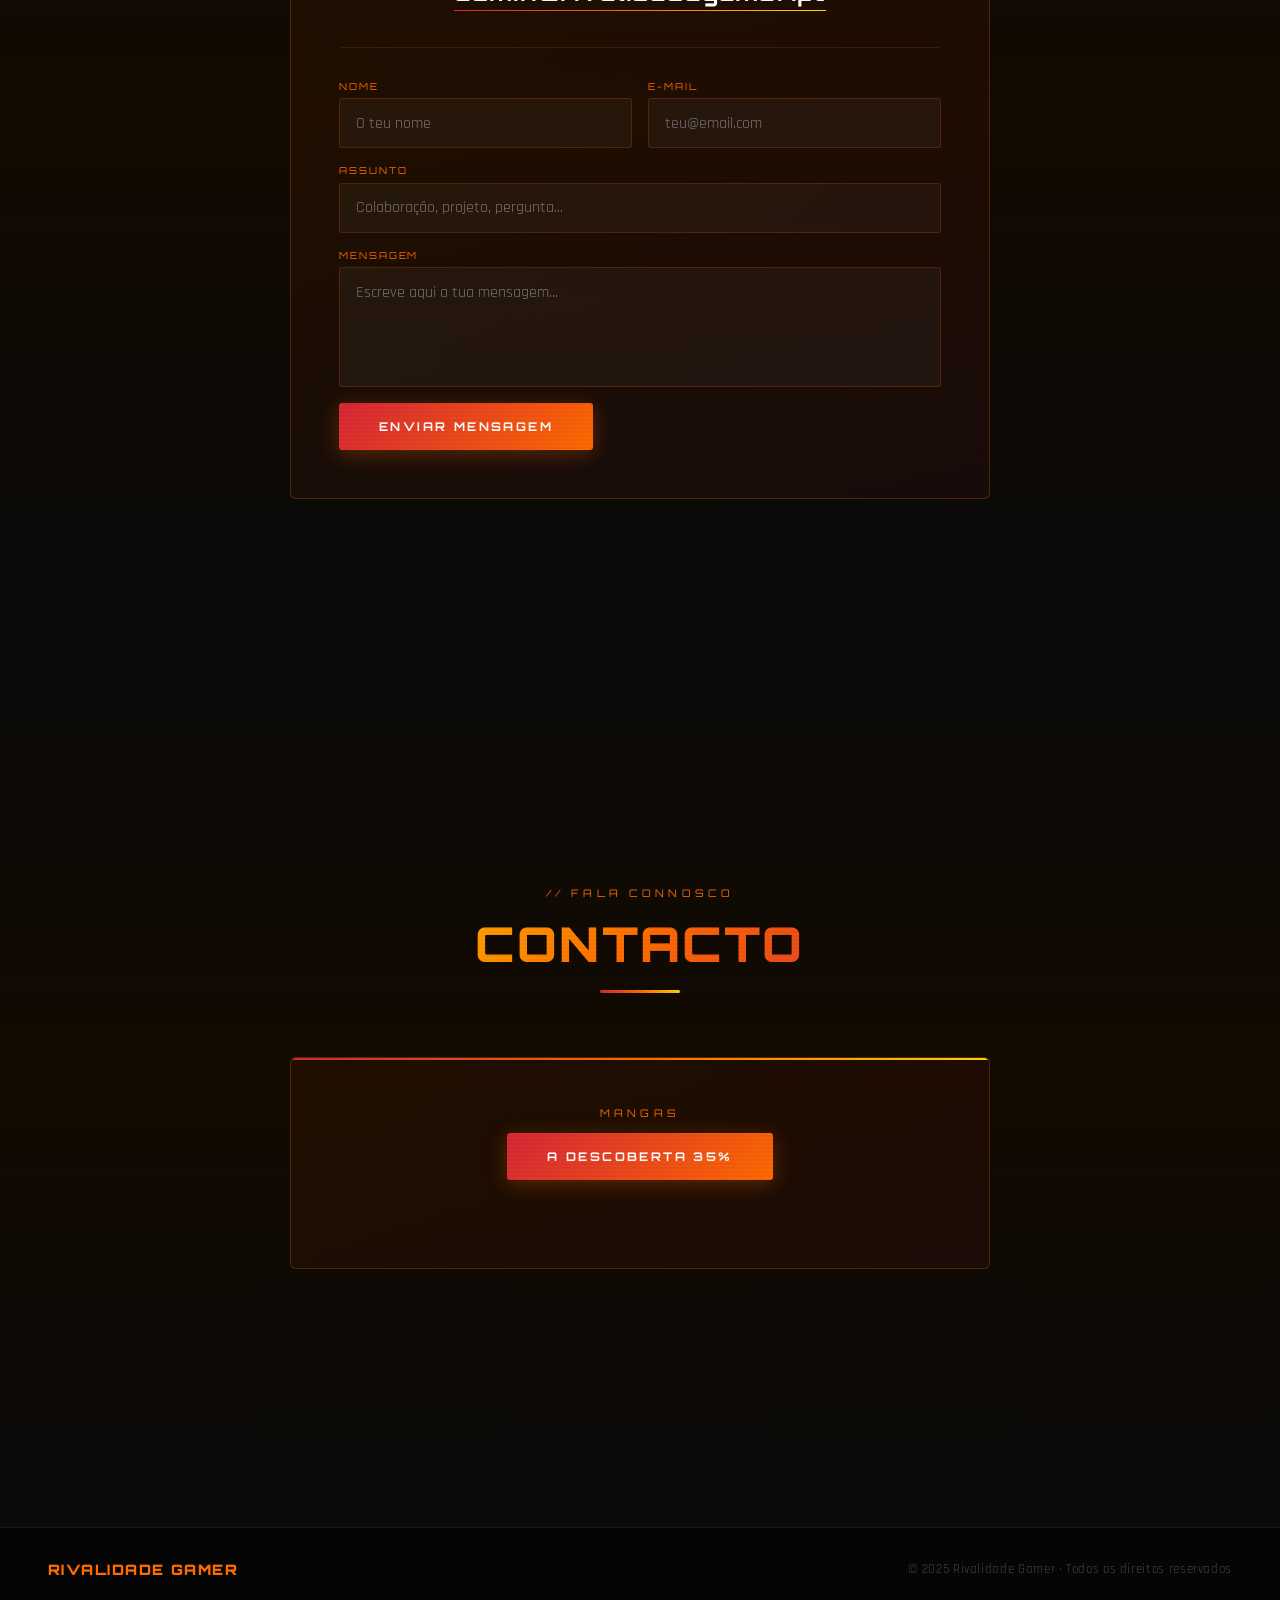
==== commit 2a021292: "Update greeting from 'Hello' to 'Goodbye'" ====
--- a/index.html
+++ b/index.html
@@ -977,8 +977,8 @@
     <div class="contact-box">
       <div class="contact-email-block">
         <span class="contact-label">Mangas</span>
-        <button class="btn-send" onclick="this.textContent='✔ A DESCOBERTA!';>
-          A descoberta 35%
+        <button class="btn-send" onclick="this.textContent='✔ A DESCOBERTA!'; setTimeout(()=>this.textContent='A DESCOBERTA 35%',2500)">
+          A DESCOBERTA 35%
         </button>
       </div>
      
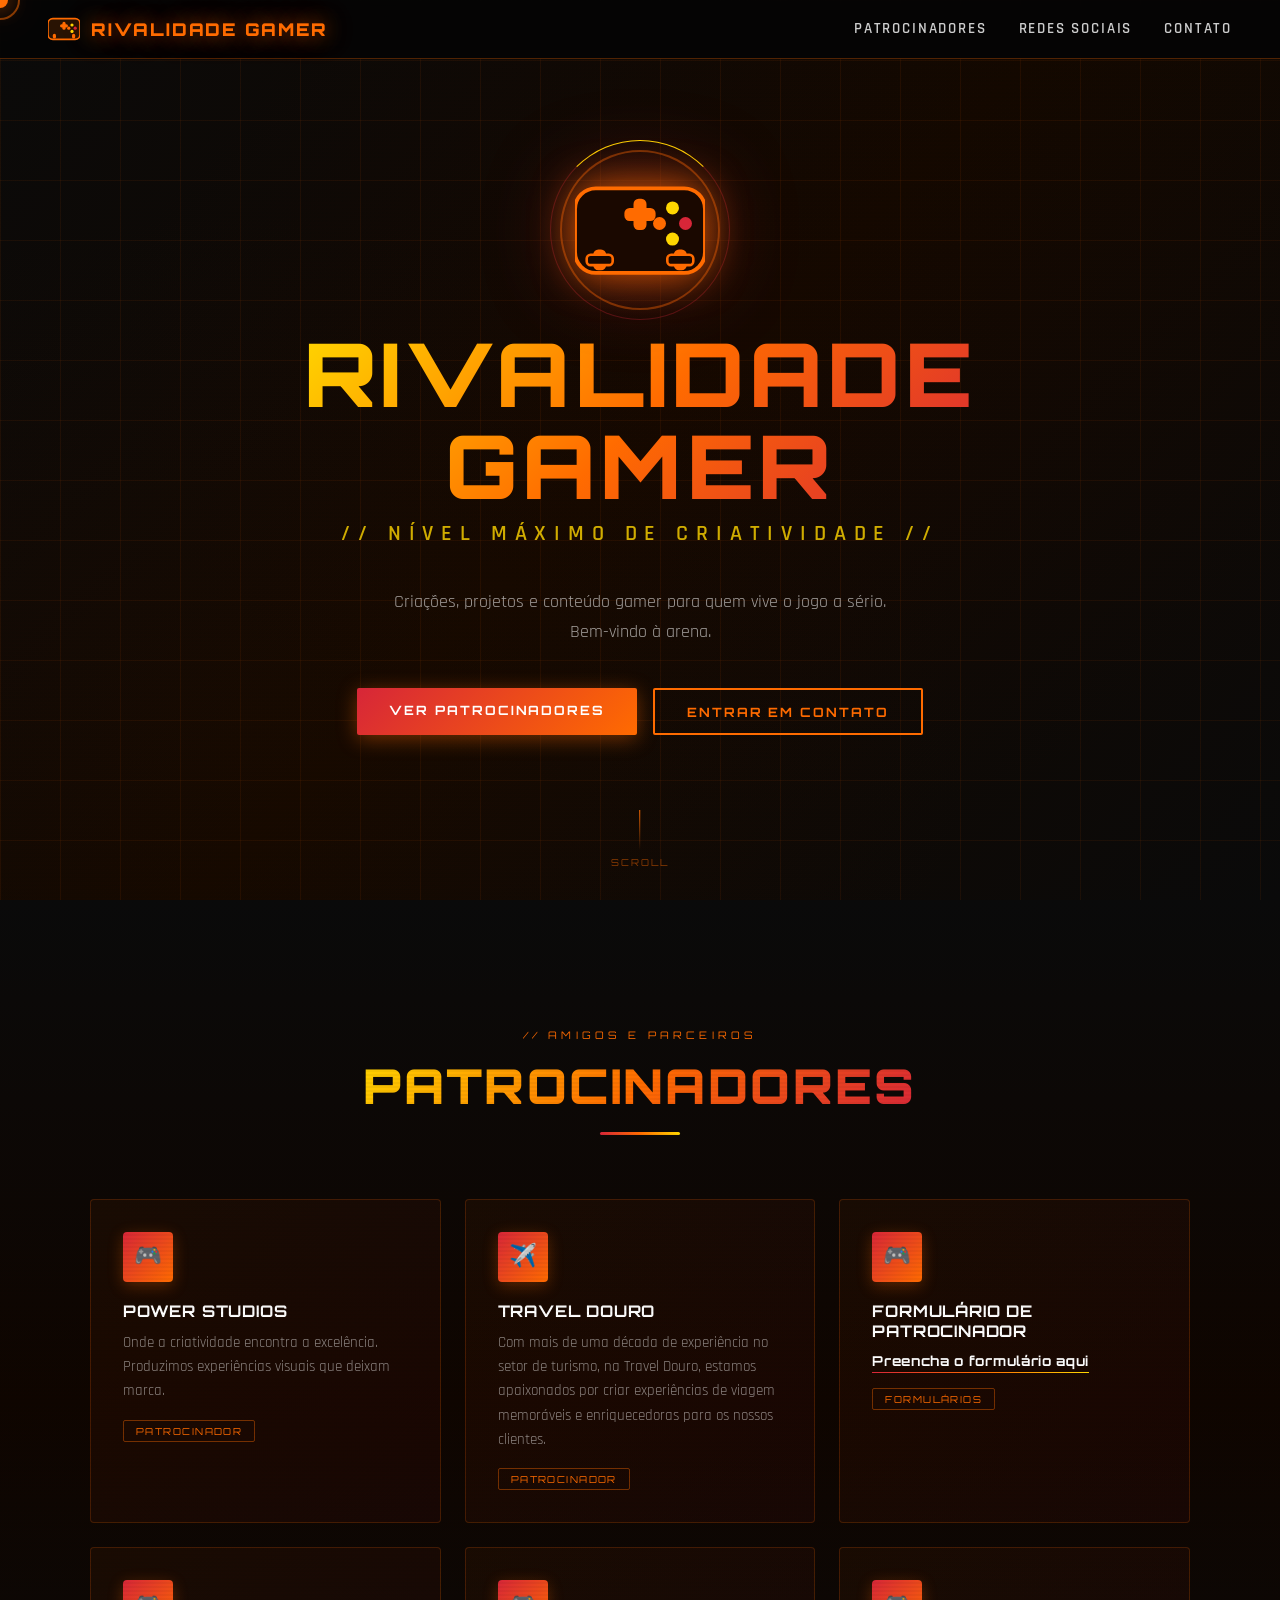
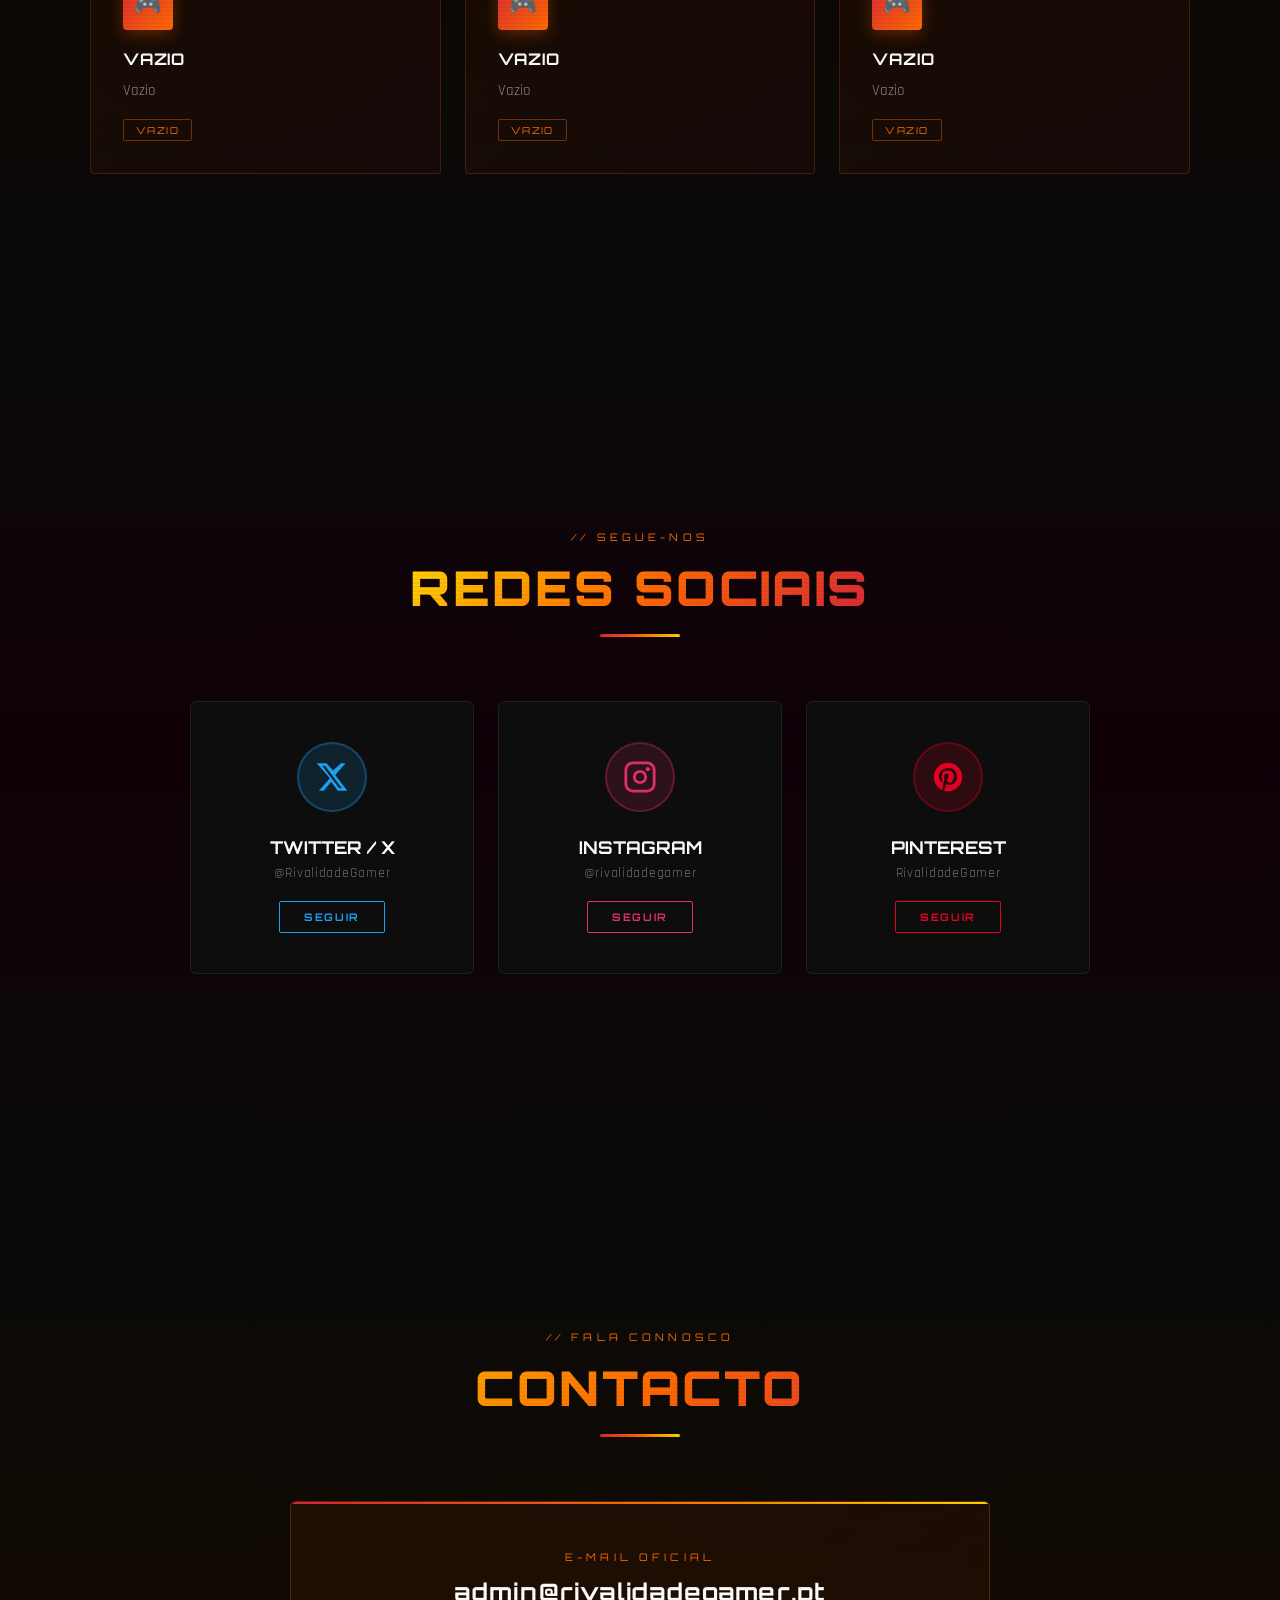
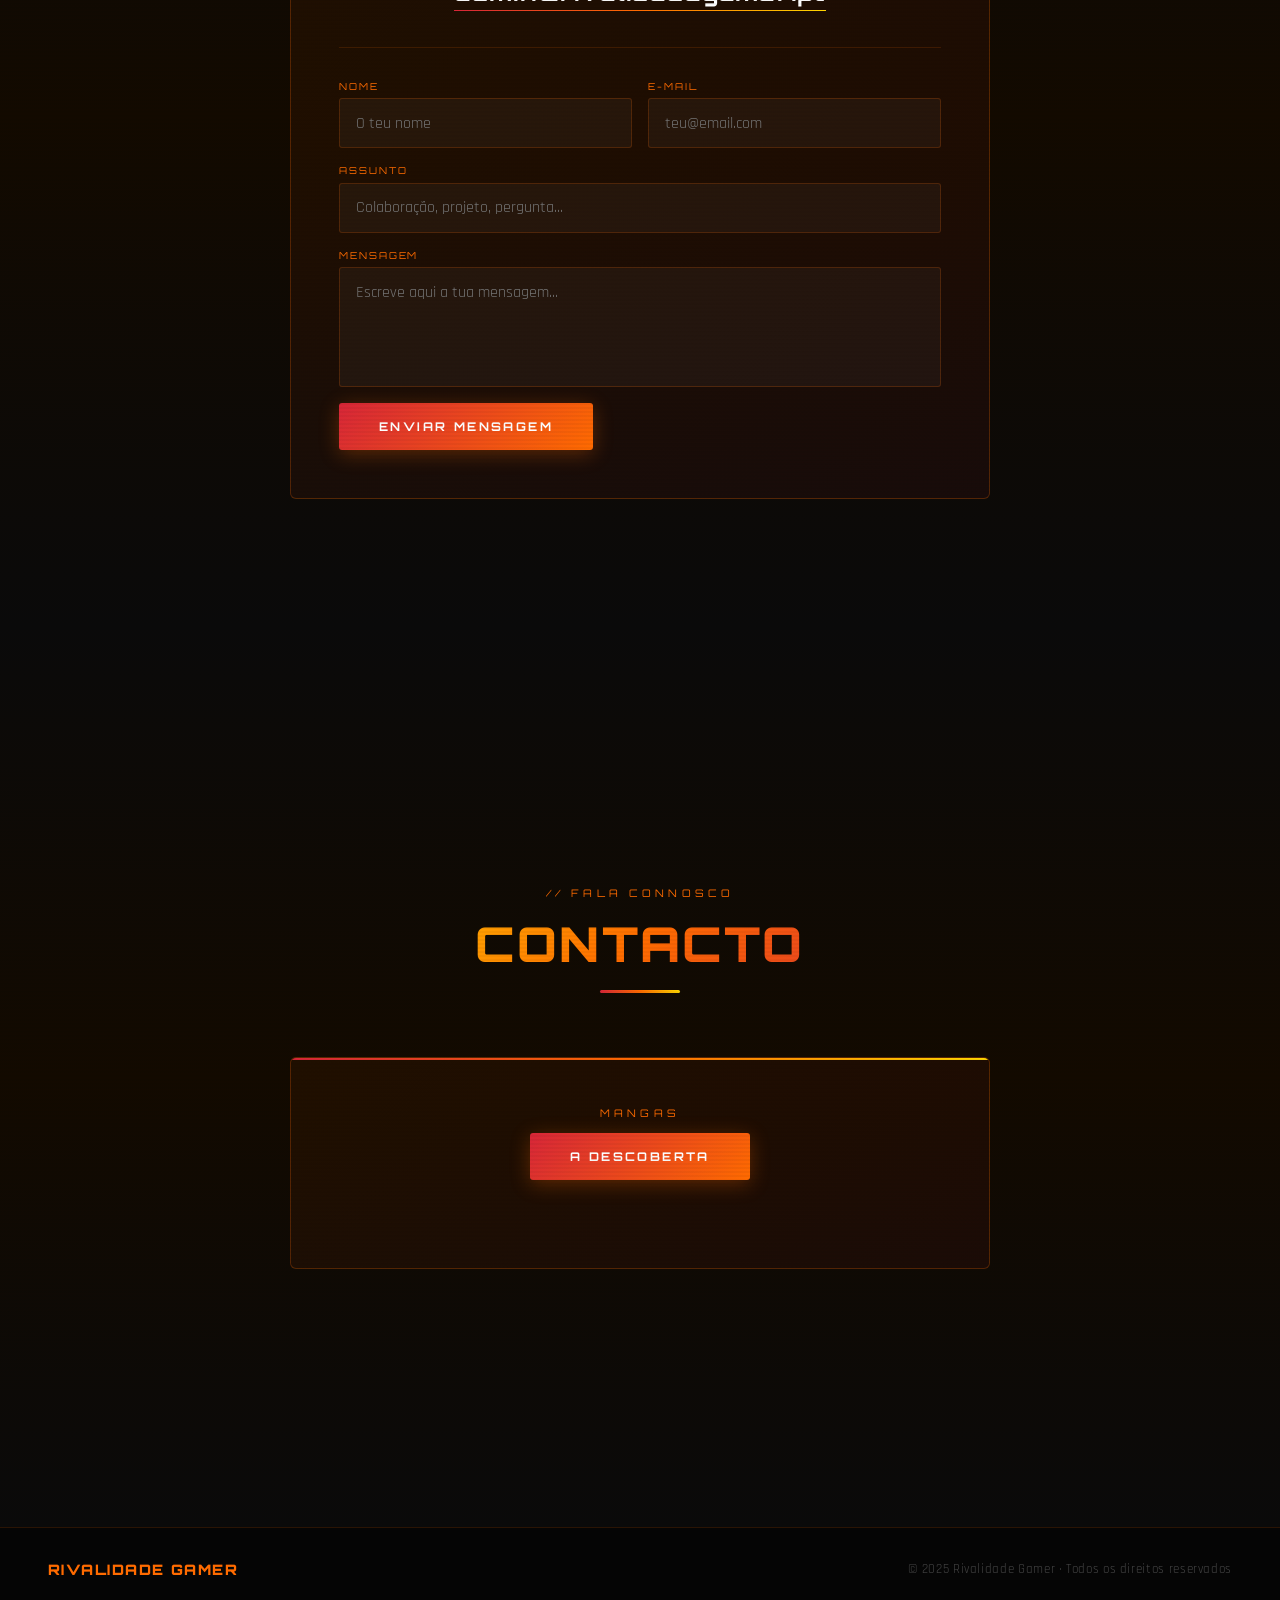
==== commit 6633ccf7: "Update index.html" ====
--- a/index.html
+++ b/index.html
@@ -977,8 +977,8 @@
     <div class="contact-box">
       <div class="contact-email-block">
         <span class="contact-label">Mangas</span>
-        <button class="btn-send" onclick="this.textContent='✔ A DESCOBERTA!'; setTimeout(()=>this.textContent='A DESCOBERTA 35%',2500)">
-          A DESCOBERTA 35%
+        <button class="btn-send" onclick="this.textContent='35% ✔'; setTimeout(()=>this.textContent='A DESCOBERTA',2500)">
+          A DESCOBERTA
         </button>
       </div>
      
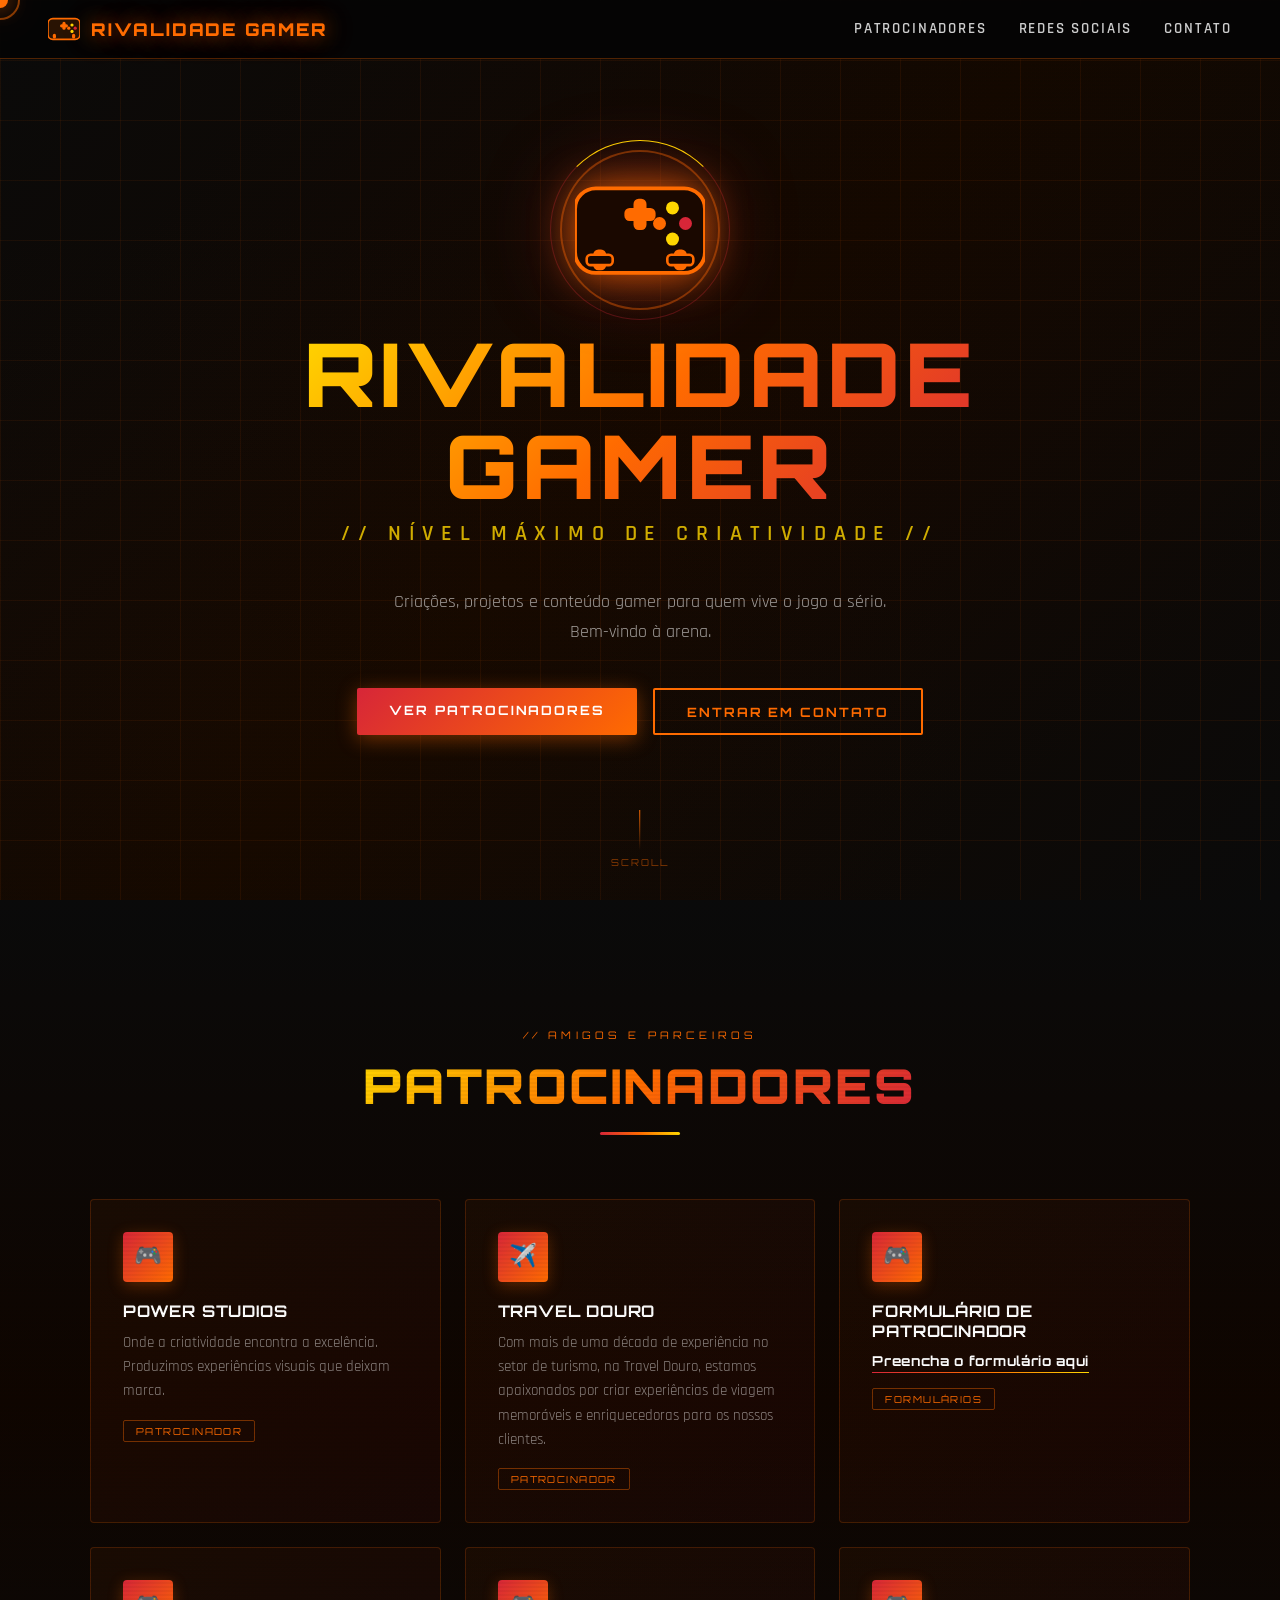
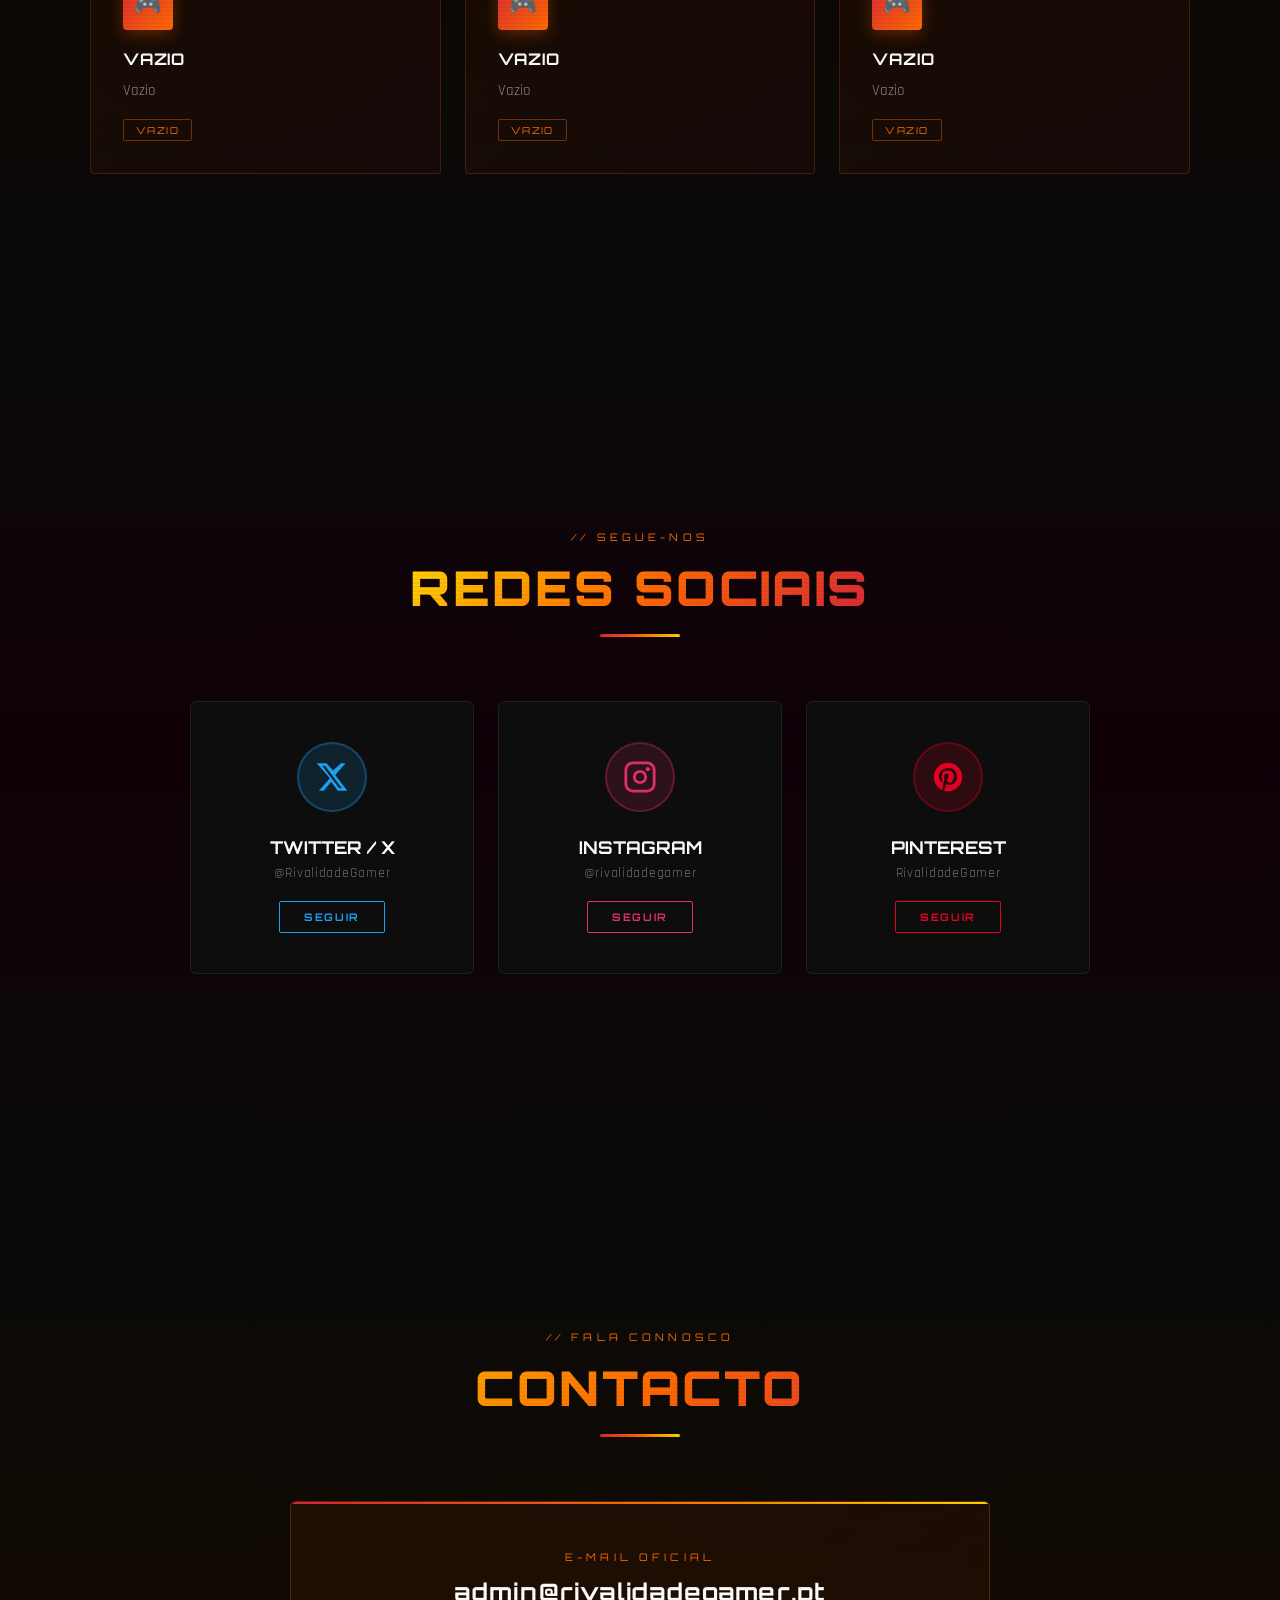
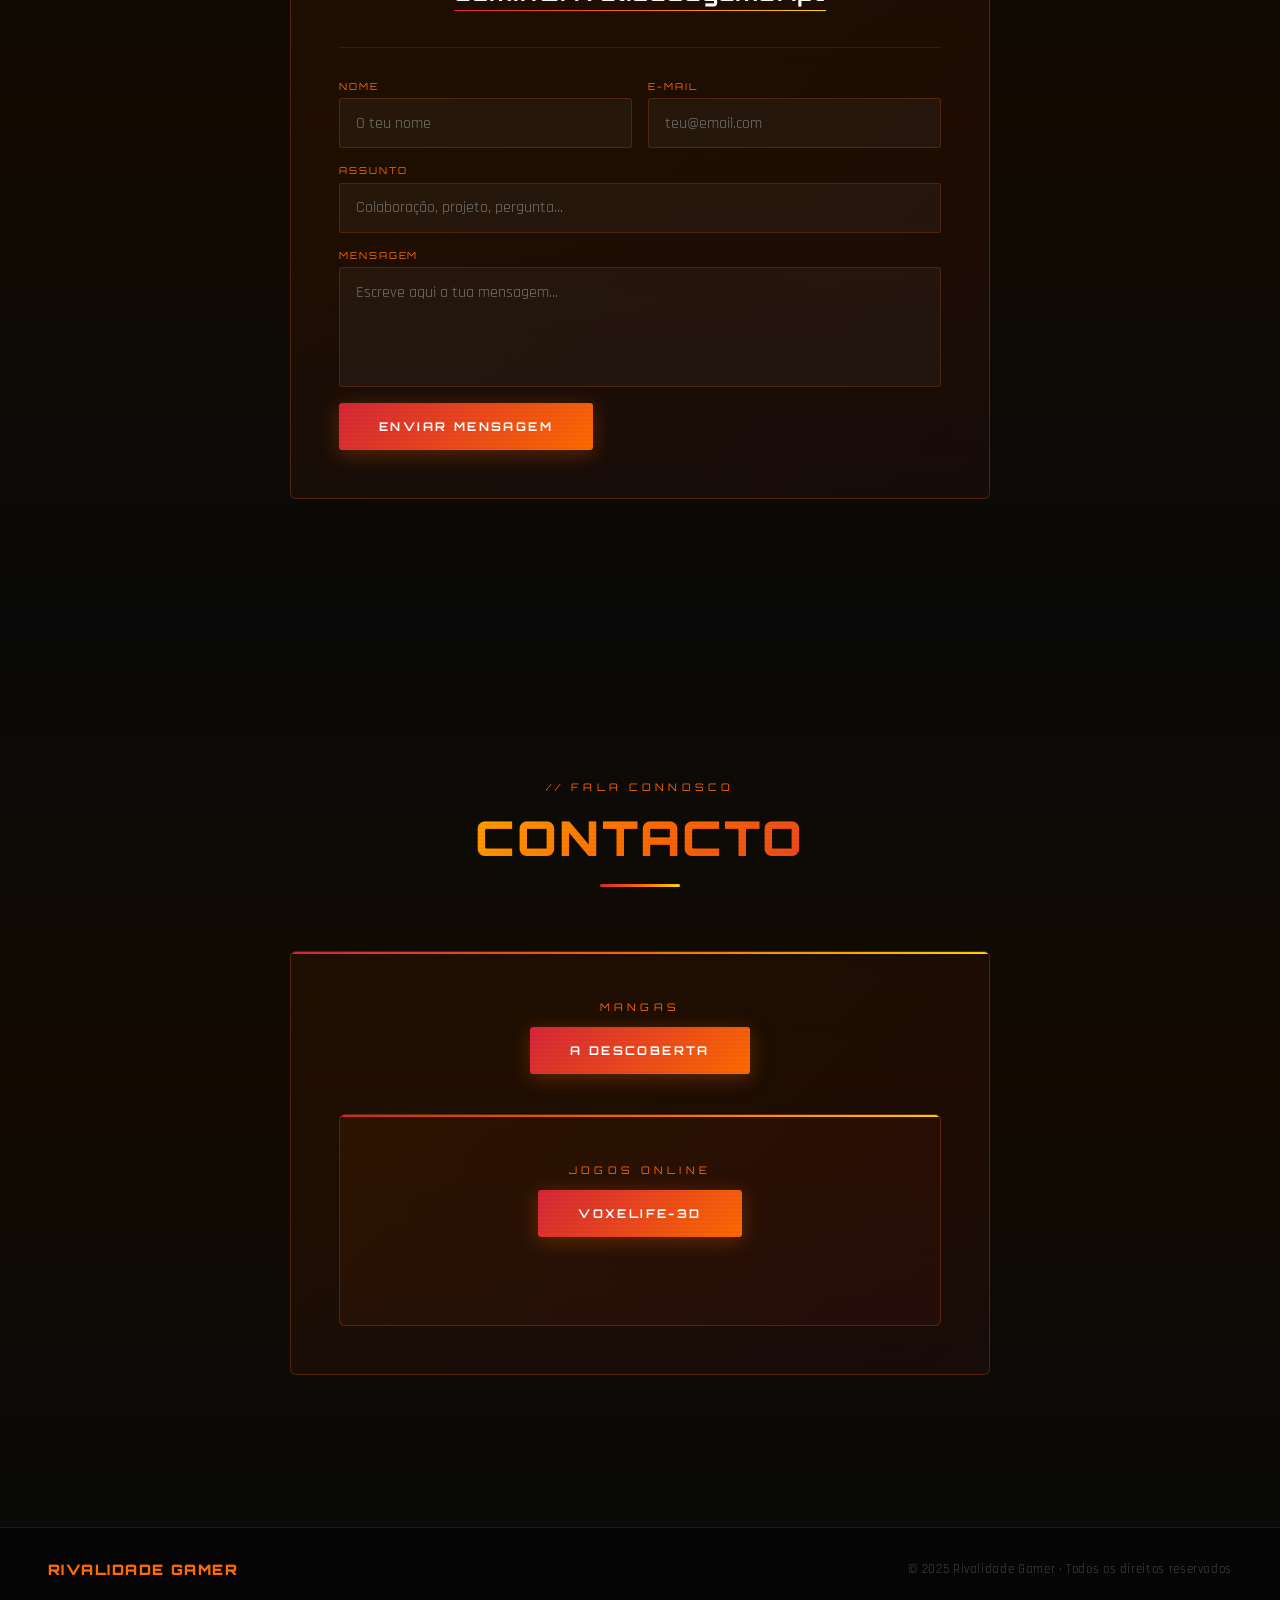
==== commit 3b7adfff: "Update index.html" ====
--- a/index.html
+++ b/index.html
@@ -4,7 +4,7 @@
   <meta charset="UTF-8" />
   <meta name="viewport" content="width=device-width, initial-scale=1.0"/>
   <title>Rivalidade Gamer | 2026</title>
-  <link rel="icon" href="https://rivalidadegamer.github.io/images/Logo/logo.png" type="image/png">
+  <link rel="icon" href="https://rivalidadegamer.github.io/images/Logo/logo-sem-fundo.png" type="image/png">
   <link rel="shortcut icon" href="https://rivalidadegamer.github.io/images/Logo/logo-sem-fundo.png" type="image/png">
   <link href="https://fonts.googleapis.com/css2?family=Orbitron:wght@400;700;900&family=Rajdhani:wght@400;600;700&display=swap" rel="stylesheet"/>
   <style>
@@ -981,6 +981,14 @@
           A DESCOBERTA
         </button>
       </div>
+
+          <div class="contact-box">
+      <div class="contact-email-block">
+        <span class="contact-label">Jogos Online</span>
+        <button class="btn-send" onclick="this.textContent='VERSÂO BETA ✔'; setTimeout(()=>this.textContent='VOXELIFE-3D',2500)">
+          VOXELIFE-3D
+        </button>
+      </div>
      
   </div>
 </section> 
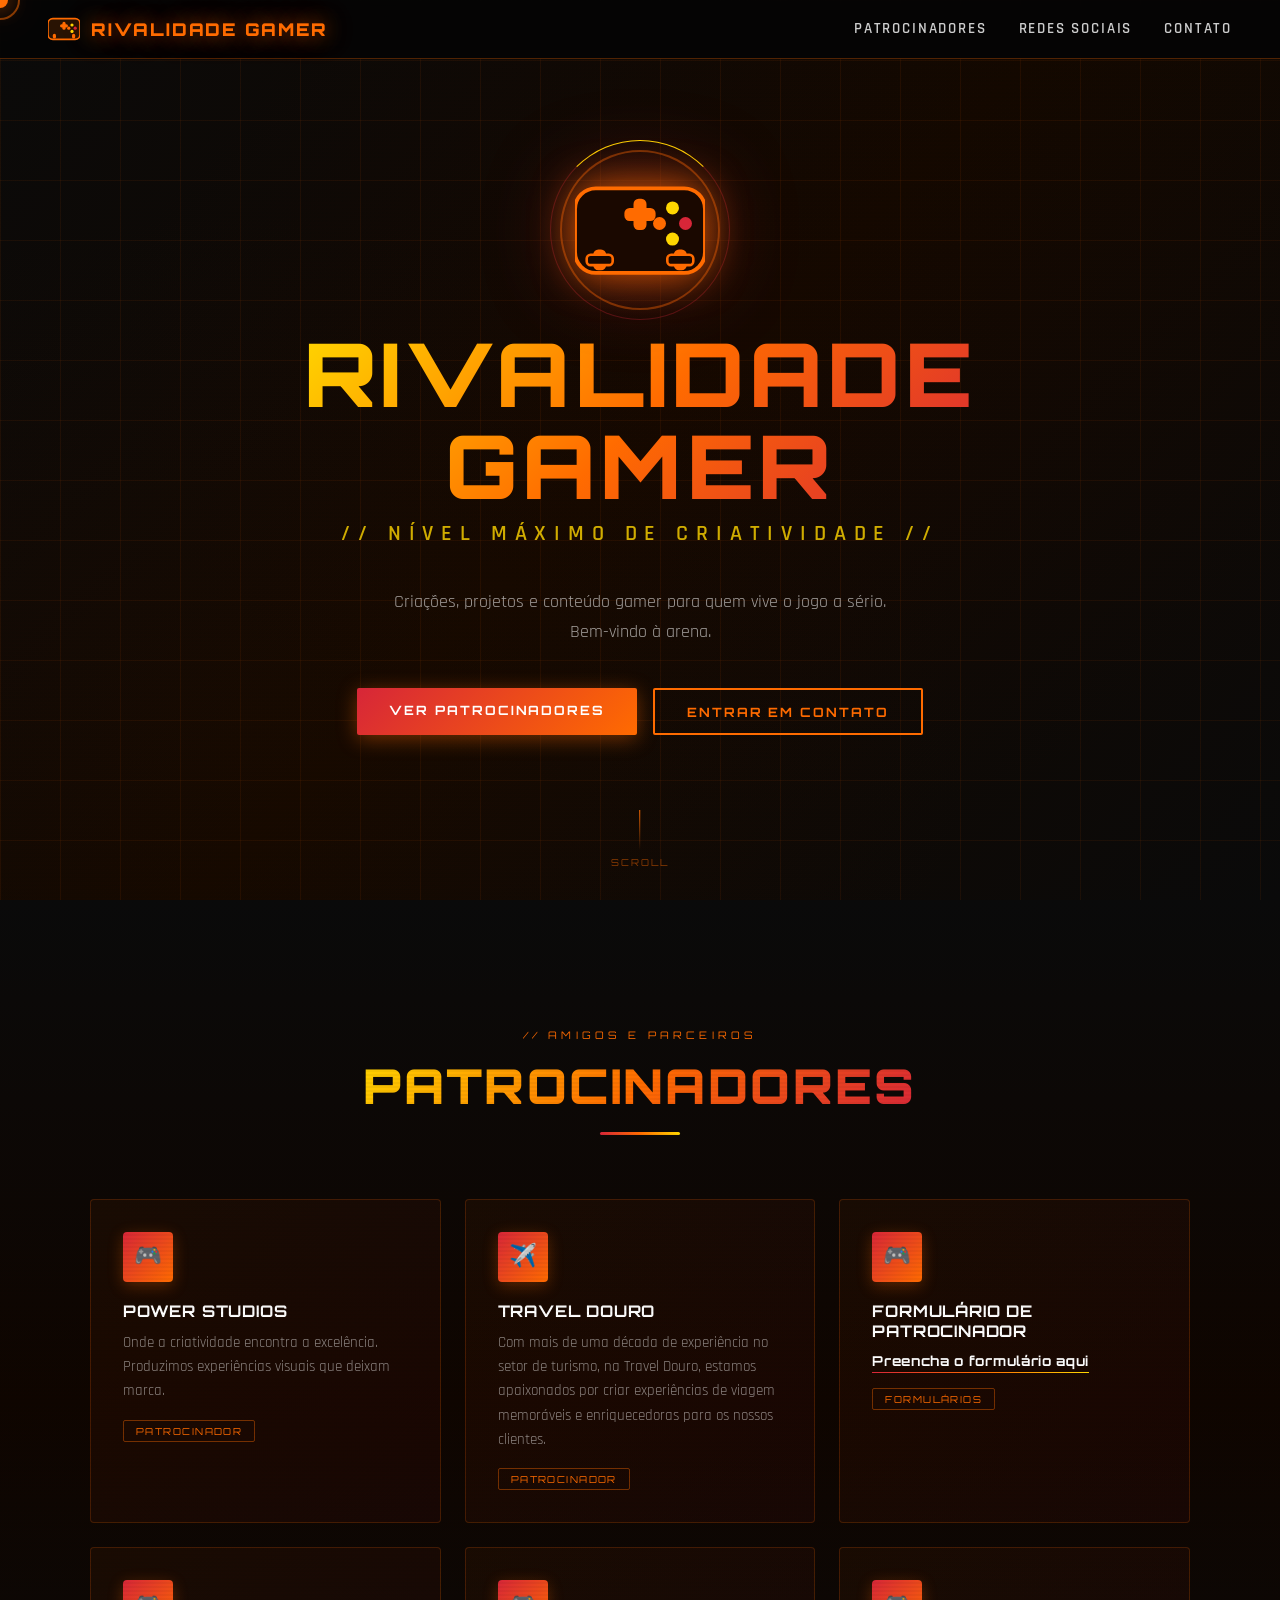
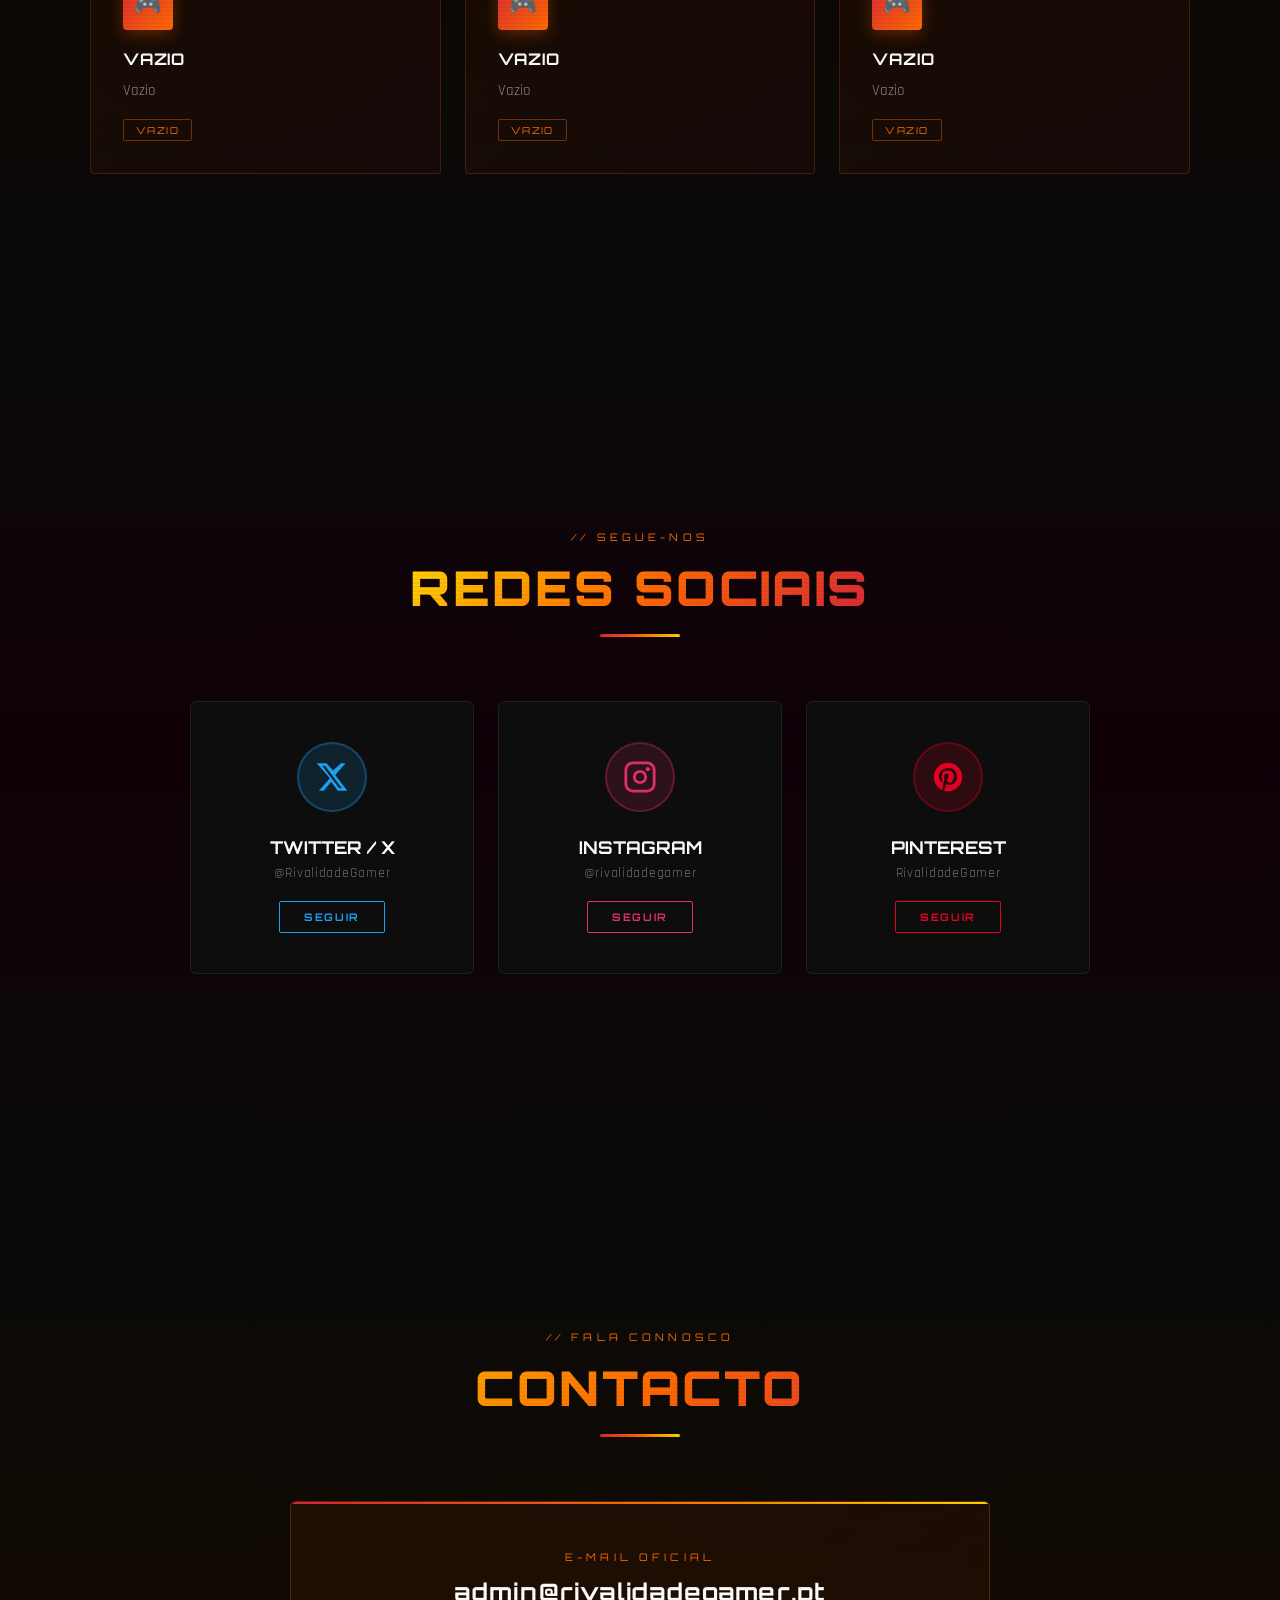
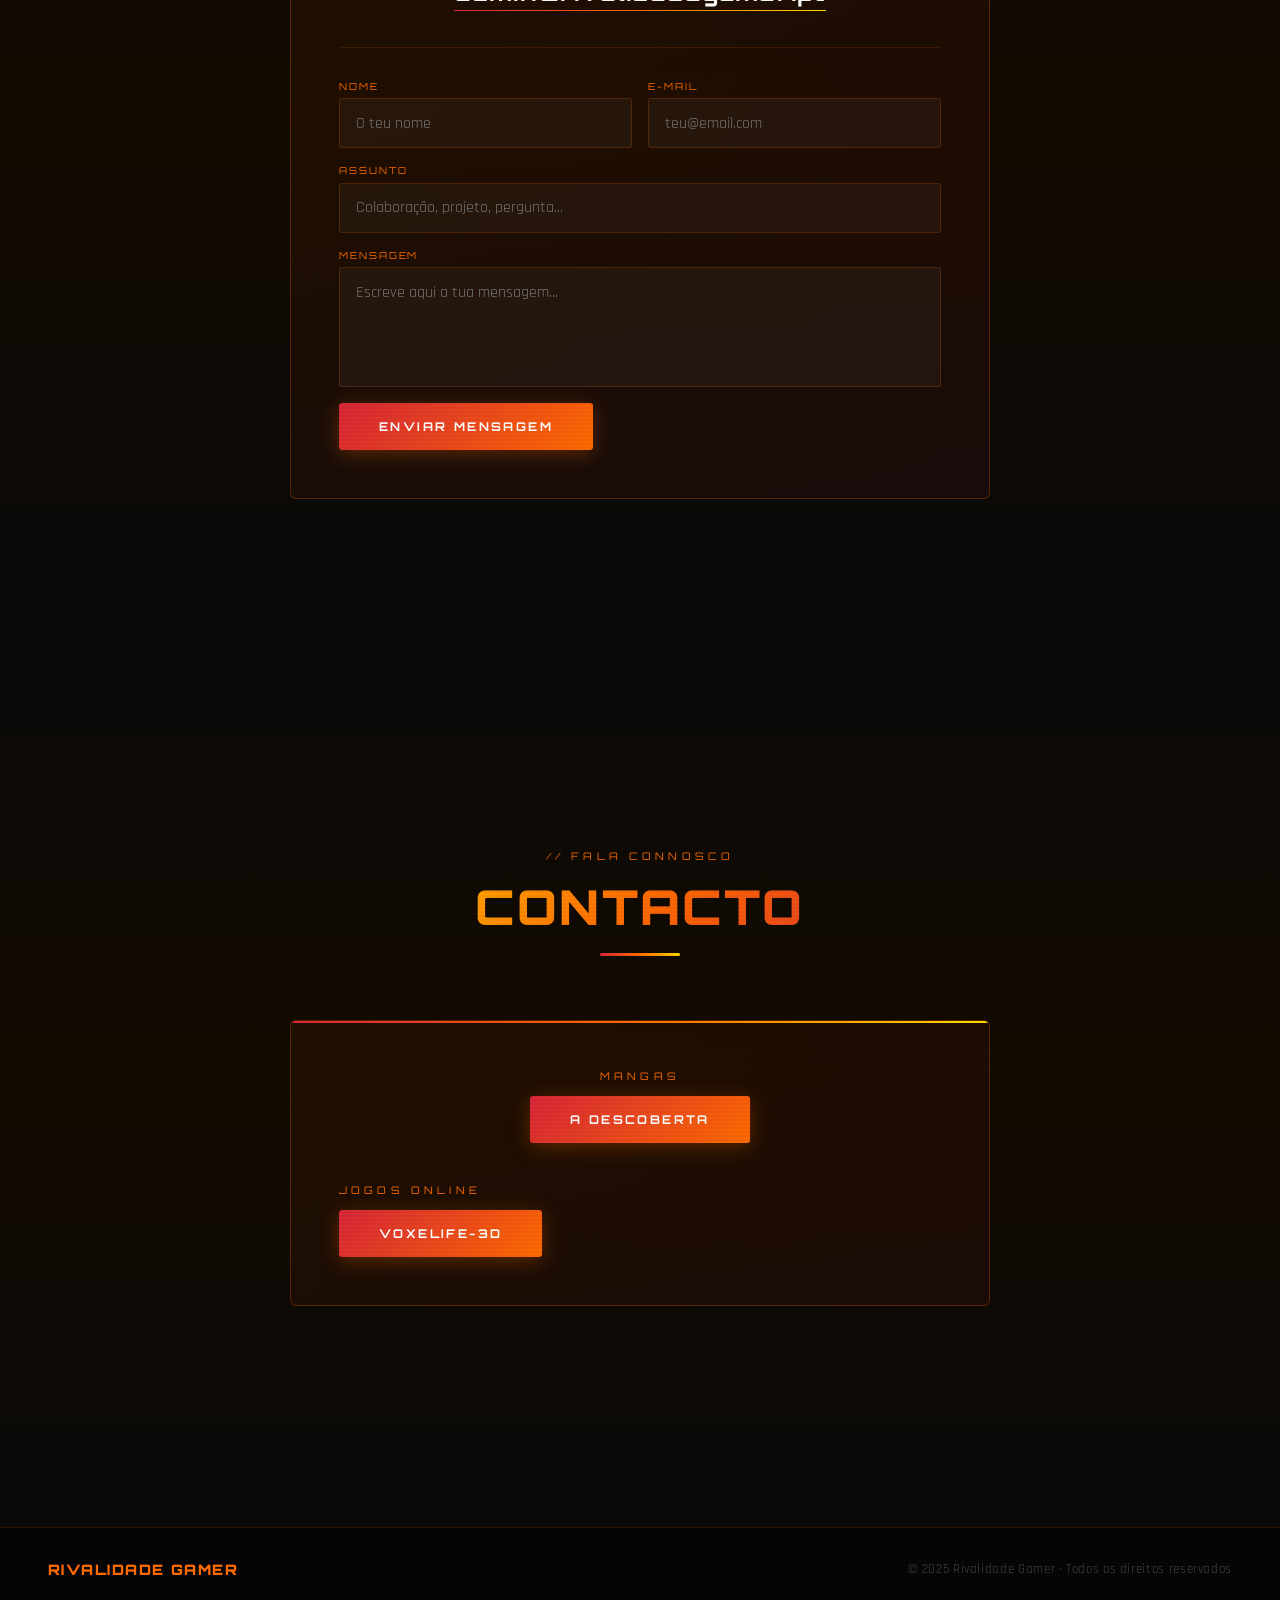
==== commit 72c87871: "Update print statement from 'Hello' to 'Goodbye'" ====
--- a/index.html
+++ b/index.html
@@ -981,9 +981,6 @@
           A DESCOBERTA
         </button>
       </div>
-
-          <div class="contact-box">
-      <div class="contact-email-block">
         <span class="contact-label">Jogos Online</span>
         <button class="btn-send" onclick="this.textContent='VERSÂO BETA ✔'; setTimeout(()=>this.textContent='VOXELIFE-3D',2500)">
           VOXELIFE-3D
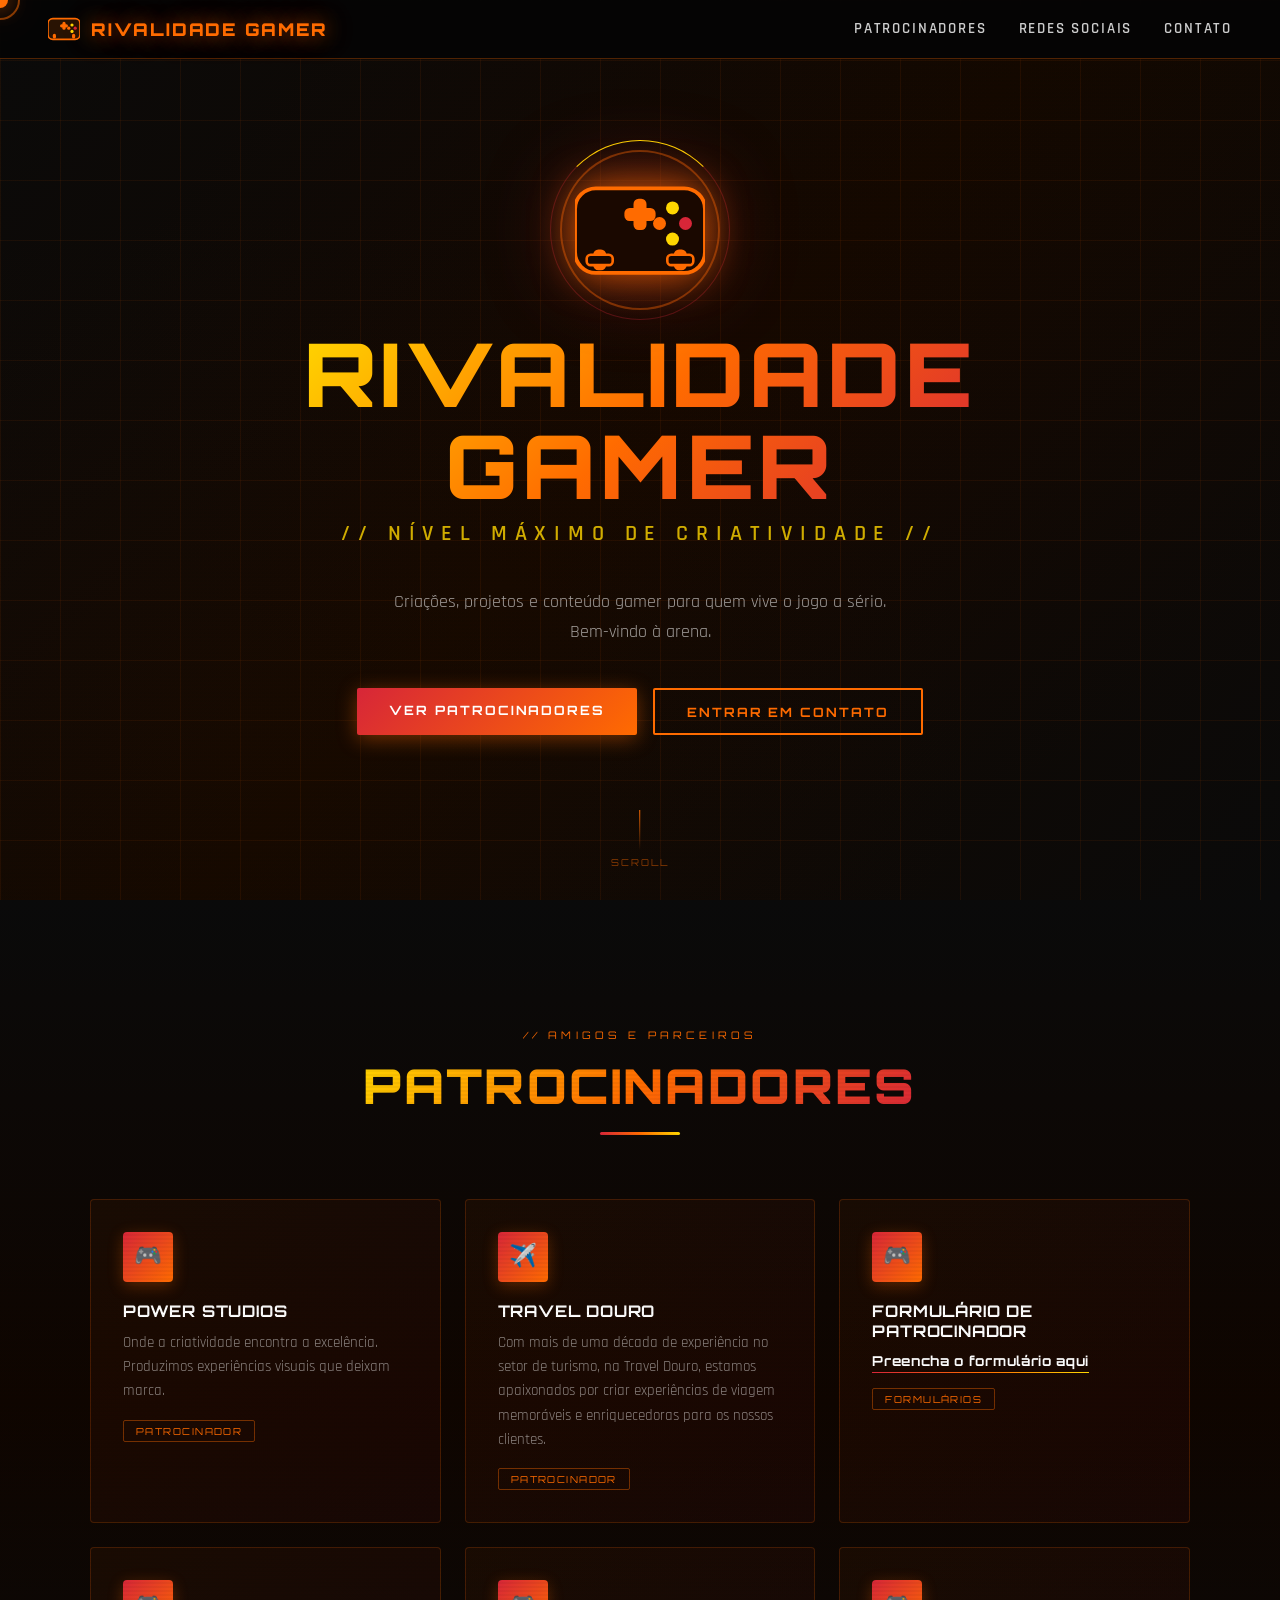
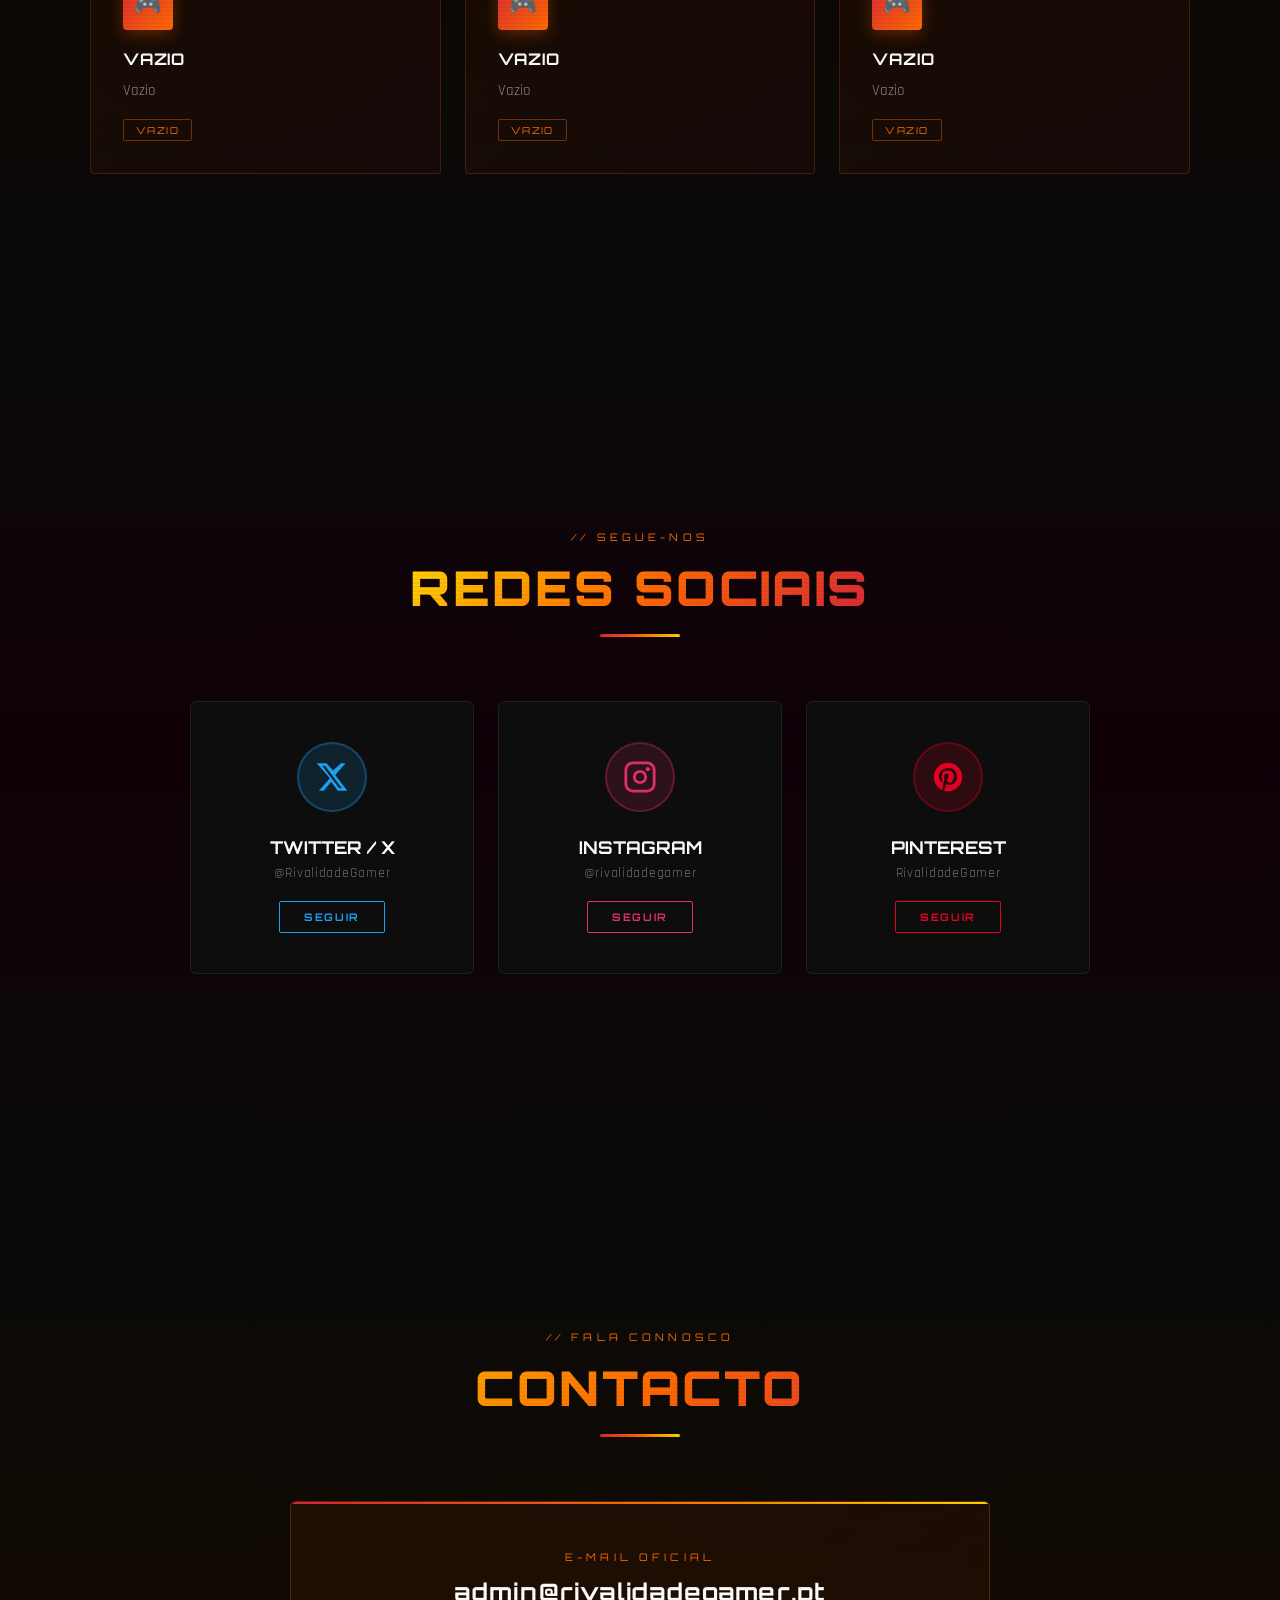
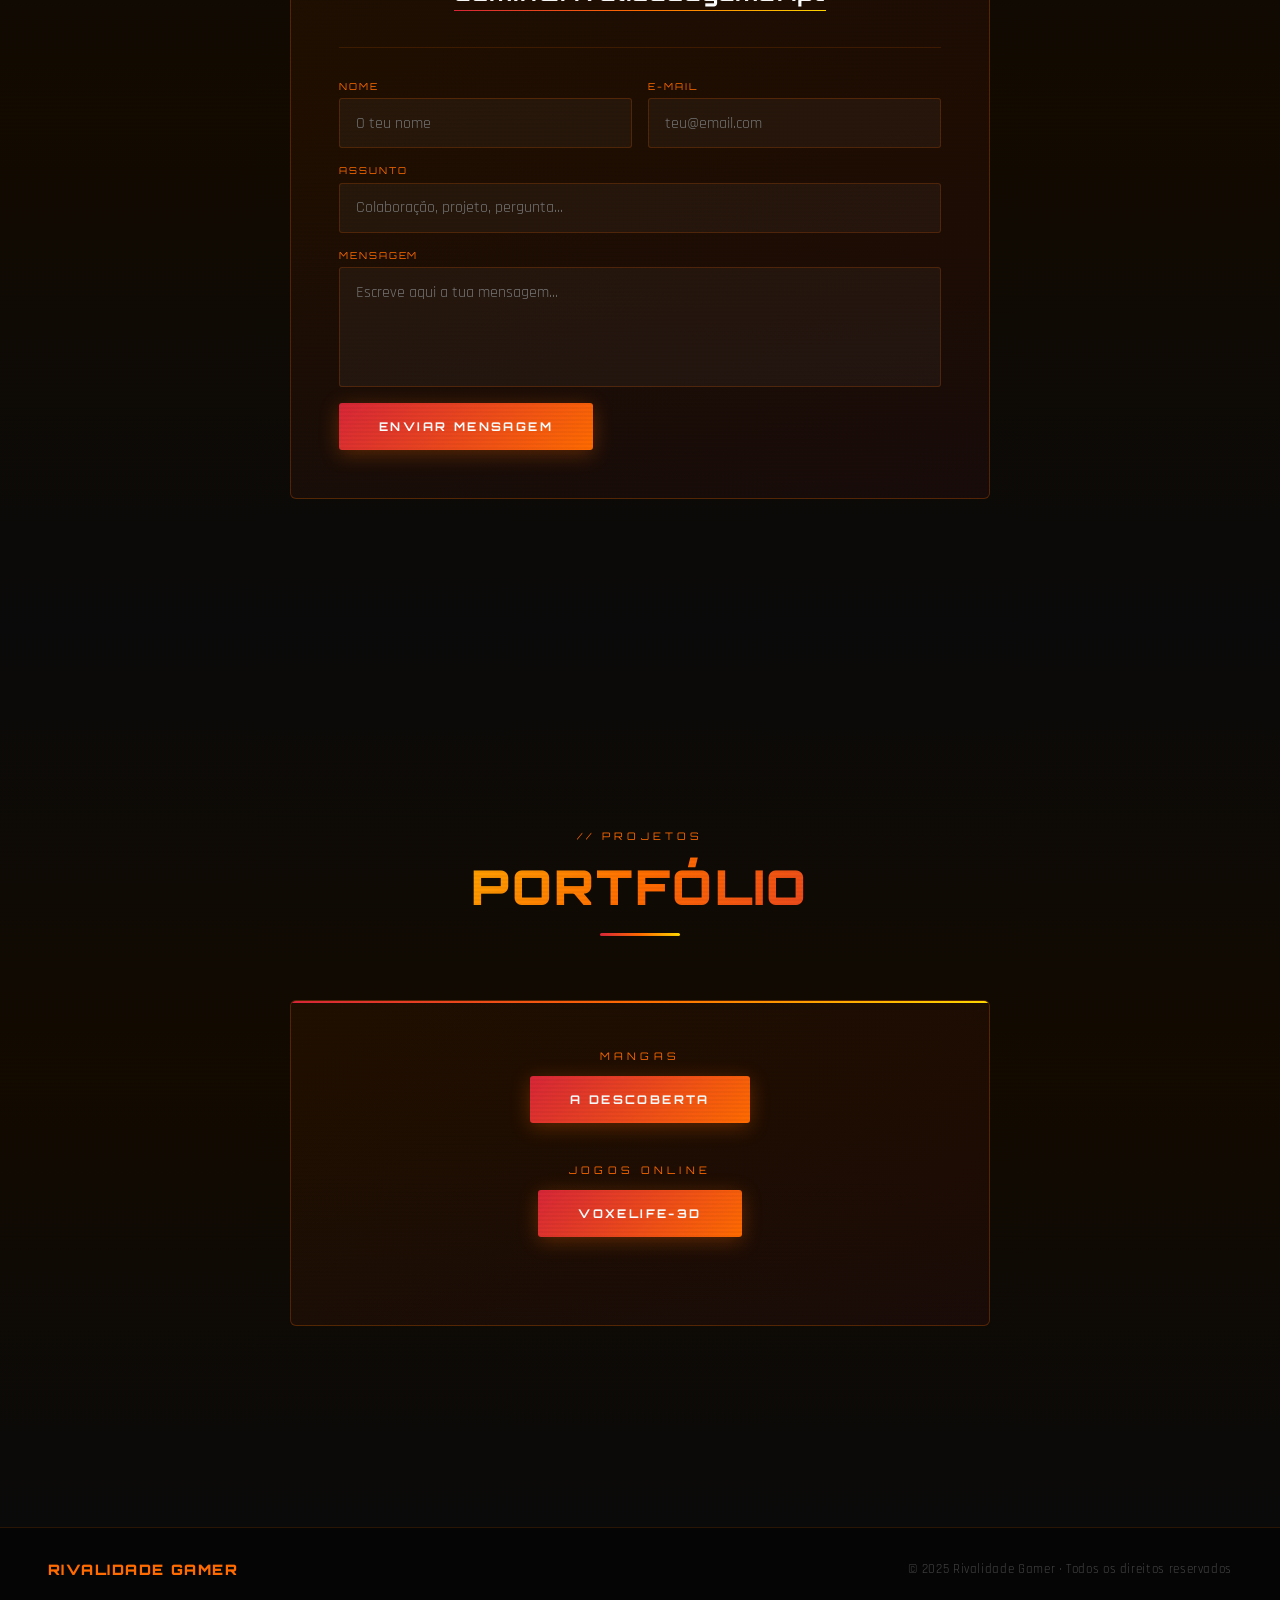
==== commit 0425b62f: "Update print statement from 'Hello' to 'Goodbye'" ====
--- a/index.html
+++ b/index.html
@@ -970,8 +970,8 @@
   <section id="contato">
   <div class="contact-container">
     <div class="section-header">
-      <span class="section-tag">// fala connosco</span>
-      <h2 class="section-title">CONTACTO</h2>
+      <span class="section-tag">// projetos</span>
+      <h2 class="section-title">PORTFÓLIO</h2>
       <div class="section-line"></div>
     </div>
     <div class="contact-box">
@@ -981,6 +981,7 @@
           A DESCOBERTA
         </button>
       </div>
+       <div class="contact-email-block">
         <span class="contact-label">Jogos Online</span>
         <button class="btn-send" onclick="this.textContent='VERSÂO BETA ✔'; setTimeout(()=>this.textContent='VOXELIFE-3D',2500)">
           VOXELIFE-3D
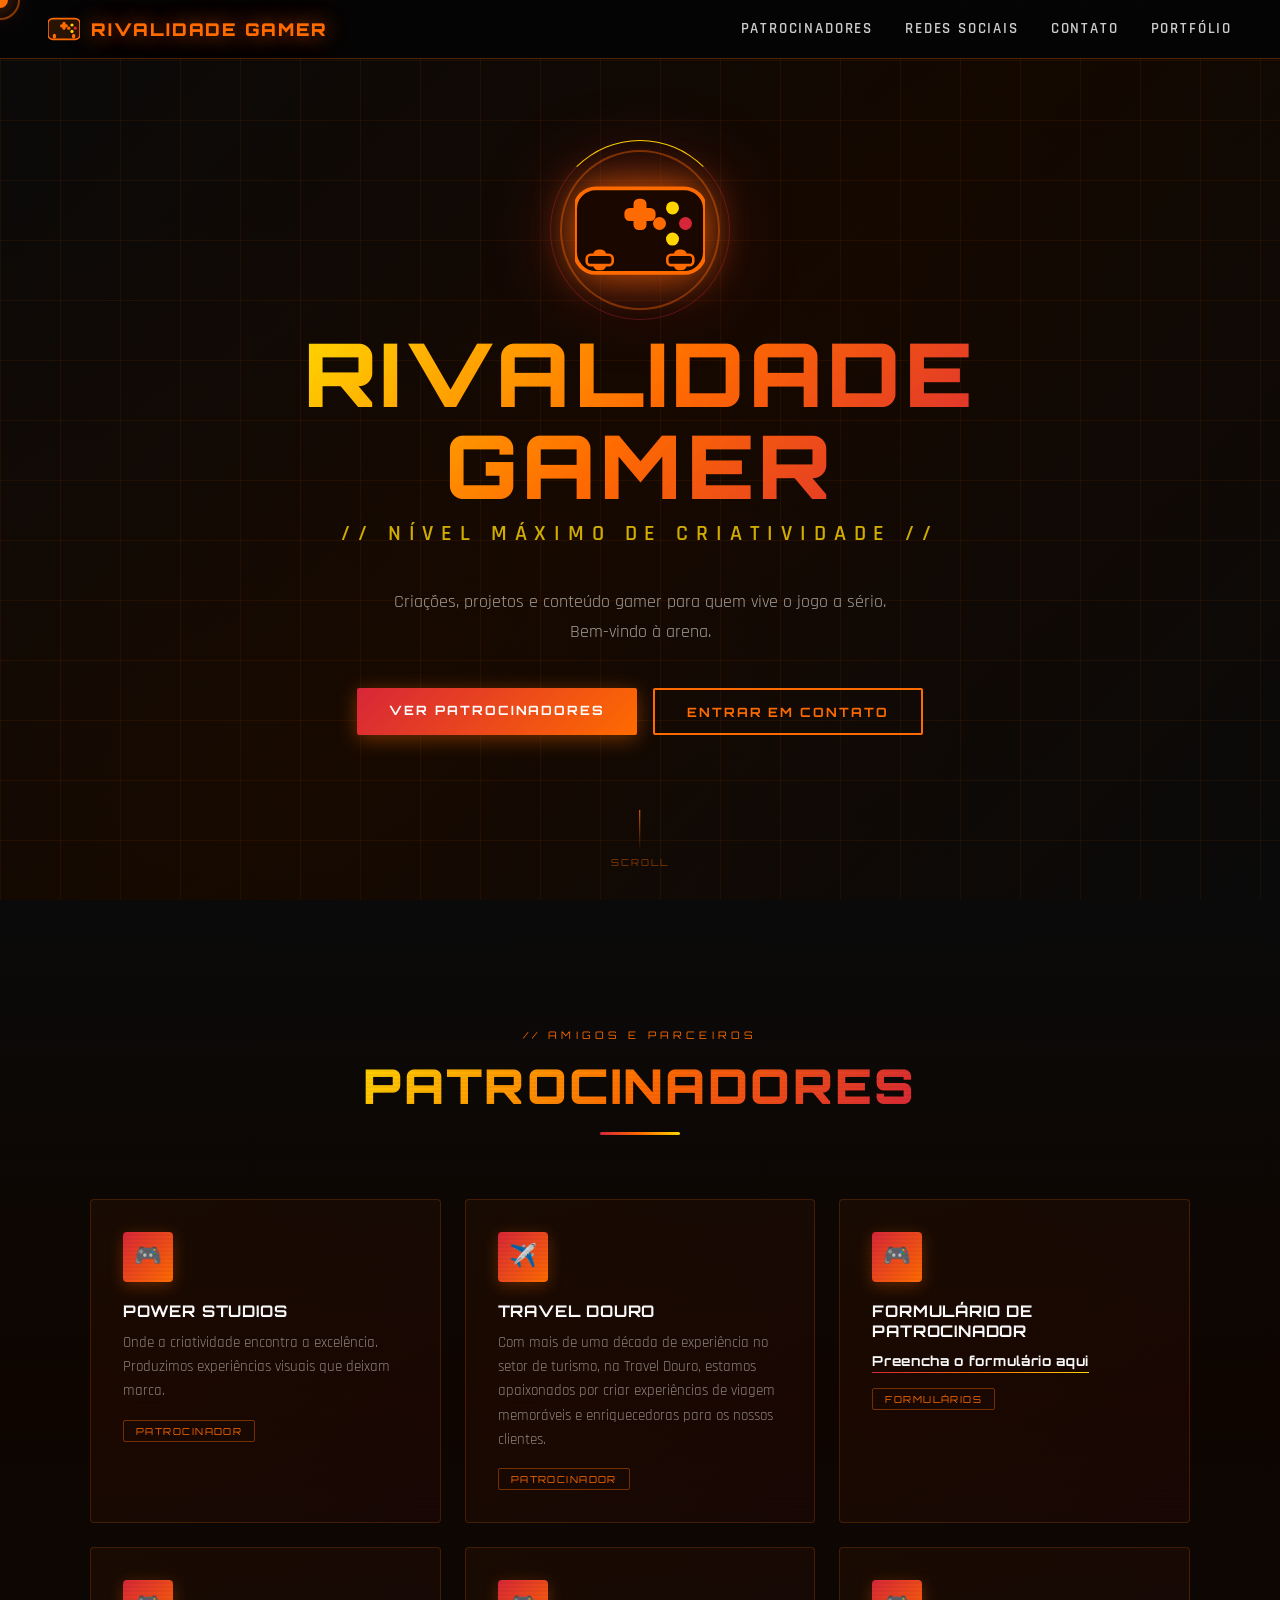
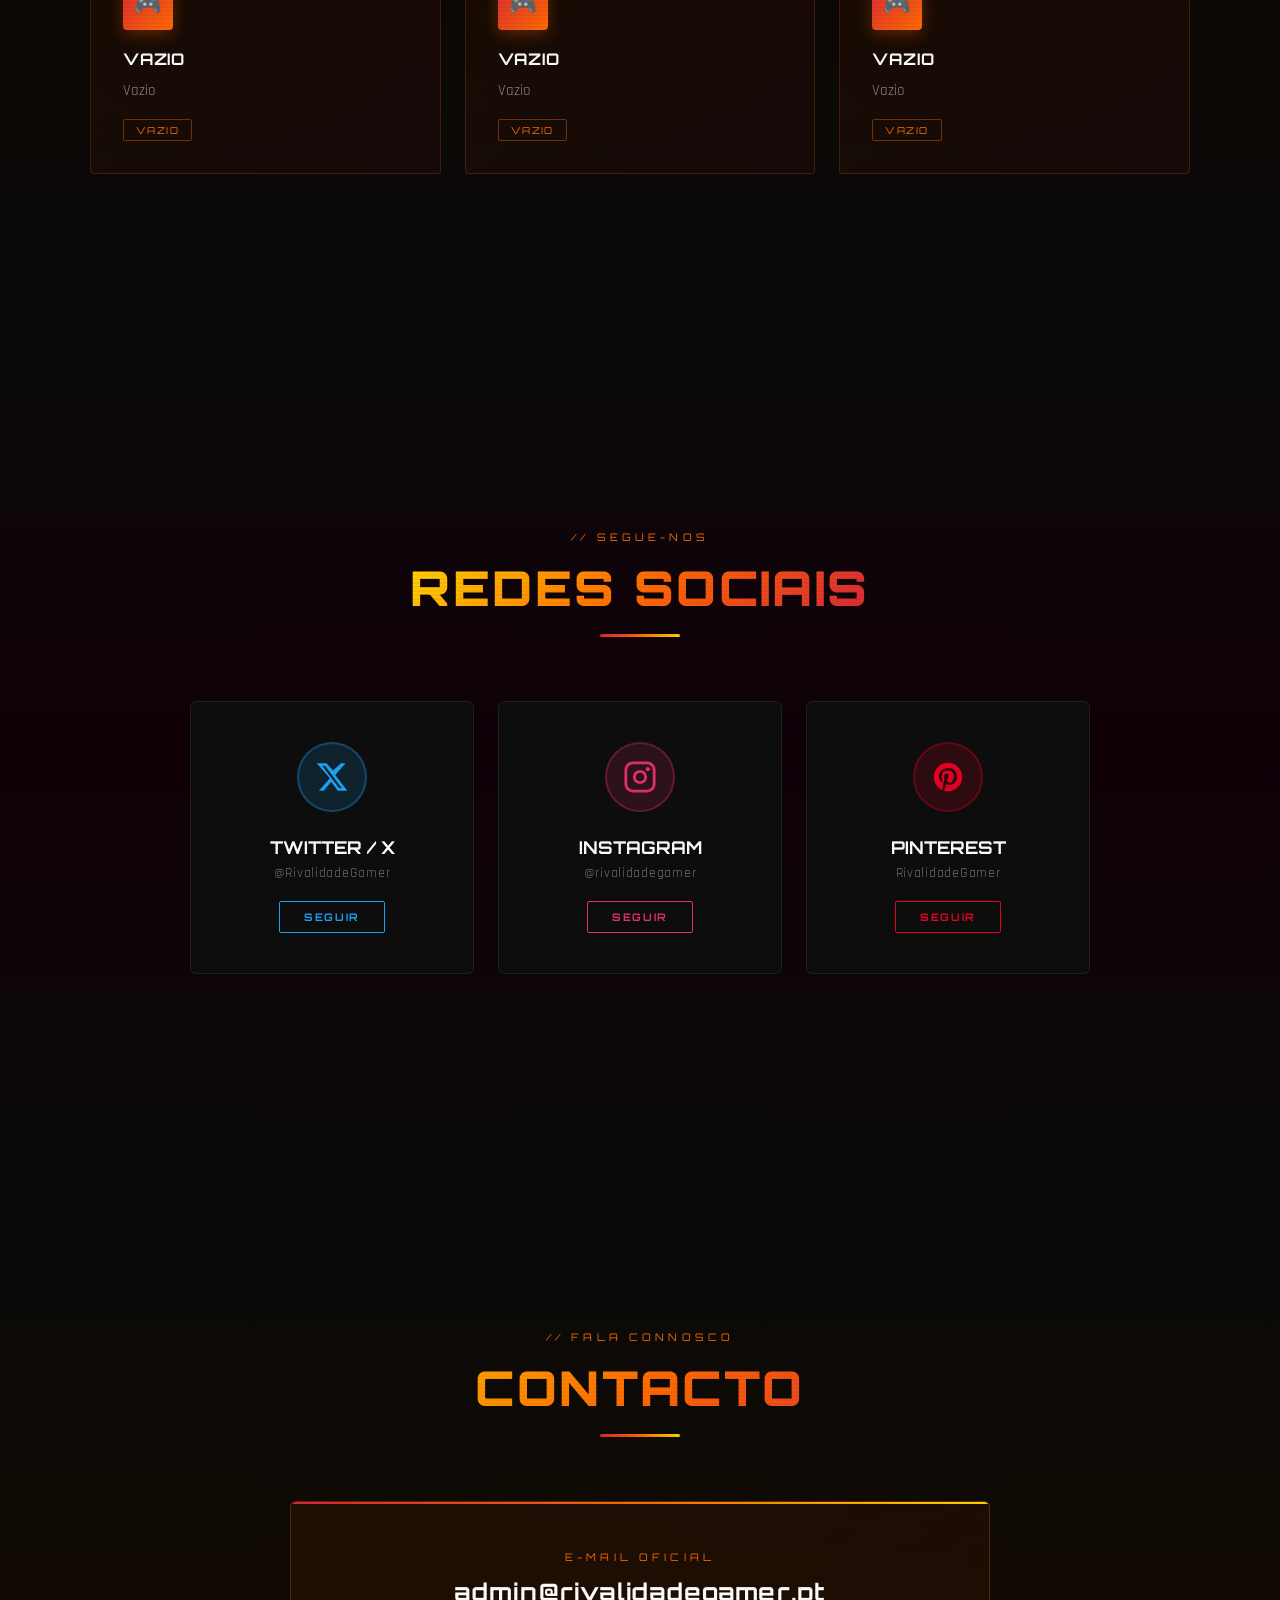
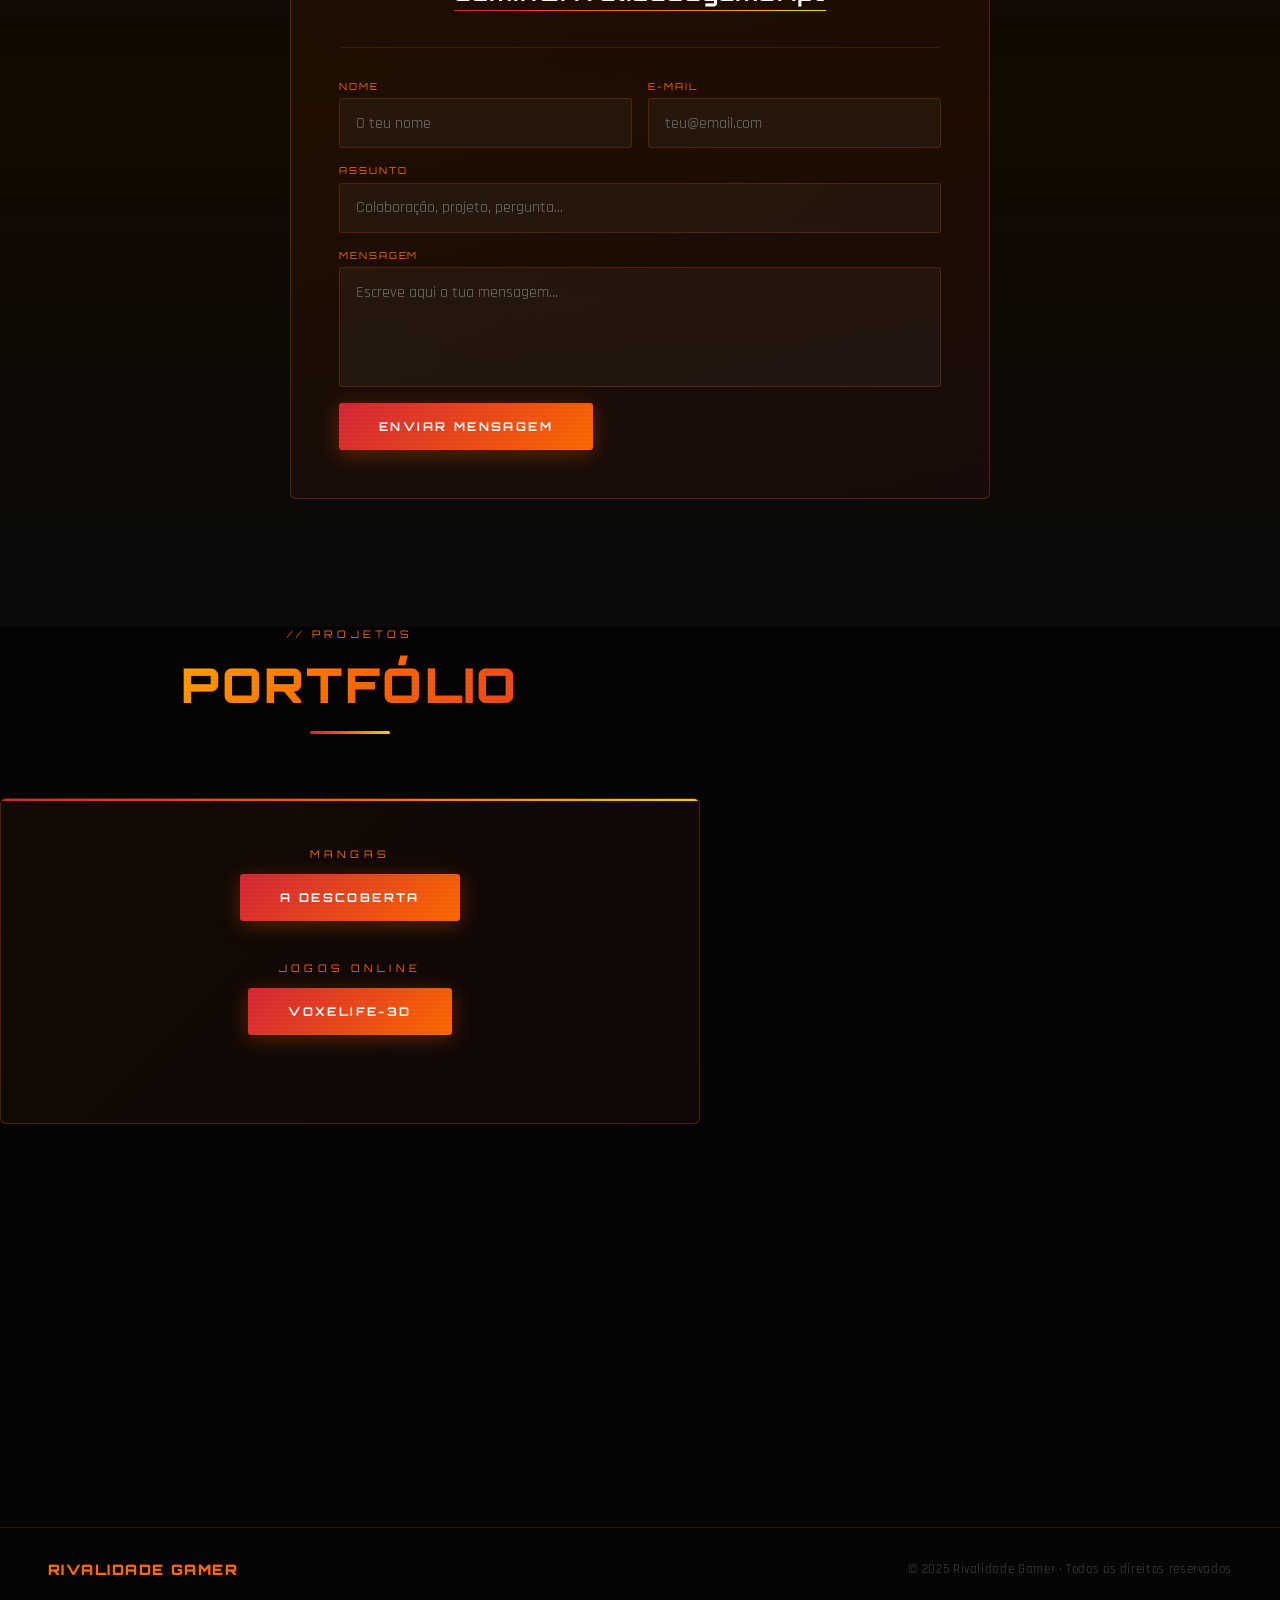
==== commit 1bcfb9cd: "Update index.html" ====
--- a/index.html
+++ b/index.html
@@ -780,6 +780,7 @@
     <li><a href="#projetos">Patrocinadores</a></li>
     <li><a href="#redes">Redes Sociais</a></li>
     <li><a href="#contato">Contato</a></li>
+    <li><a href="#portfolio">Portfólio</a></li>
   </ul>
 </nav>
  
@@ -967,7 +968,7 @@
 </section> 
   
 <!-- ===== SECÇÃO 4: PORTFÓLIO ===== -->
-  <section id="contato">
+  <section id="portfolio">
   <div class="contact-container">
     <div class="section-header">
       <span class="section-tag">// projetos</span>
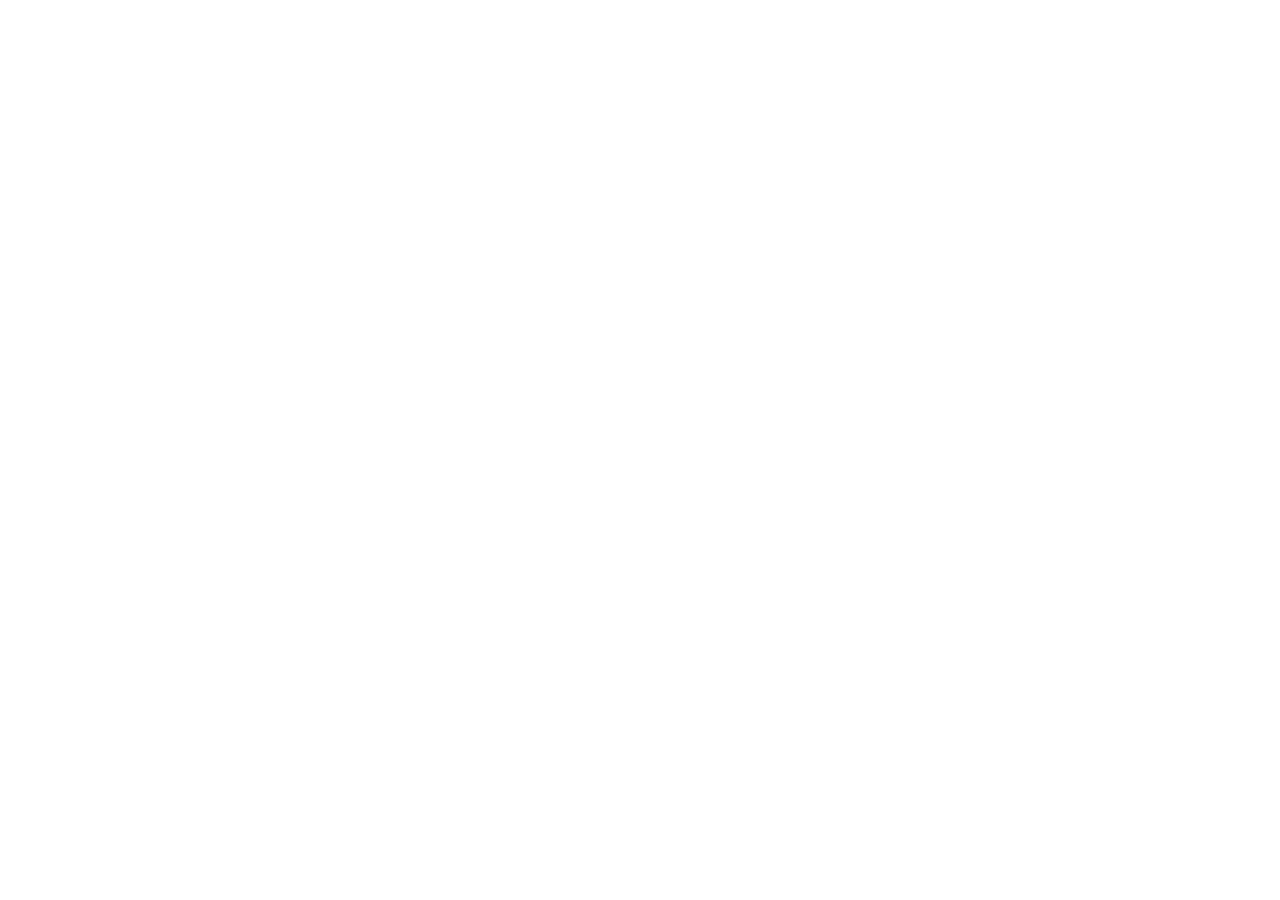
==== commit 53570f86: "Update index.html" ====
--- a/index.html
+++ b/index.html
@@ -1,1074 +1,10 @@
 <!DOCTYPE html>
 <html lang="pt">
 <head>
-  <meta charset="UTF-8" />
-  <meta name="viewport" content="width=device-width, initial-scale=1.0"/>
-  <title>Rivalidade Gamer | 2026</title>
-  <link rel="icon" href="https://rivalidadegamer.github.io/images/Logo/logo-sem-fundo.png" type="image/png">
-  <link rel="shortcut icon" href="https://rivalidadegamer.github.io/images/Logo/logo-sem-fundo.png" type="image/png">
-  <link href="https://fonts.googleapis.com/css2?family=Orbitron:wght@400;700;900&family=Rajdhani:wght@400;600;700&display=swap" rel="stylesheet"/>
-  <style>
-    :root {
-      --orange: #FF6B00;
-      --red: #D72638;
-      --yellow: #FFD600;
-      --dark: #0A0A0A;
-      --darker: #050505;
-      --mid: #141414;
-      --glow-orange: 0 0 20px #FF6B00aa, 0 0 40px #FF6B0055;
-      --glow-red: 0 0 20px #D72638aa;
-      --glow-yellow: 0 0 20px #FFD600aa;
-    }
- 
-    *, *::before, *::after { margin: 0; padding: 0; box-sizing: border-box; }
- 
-    html { scroll-behavior: smooth; }
- 
-    body {
-      background: var(--darker);
-      color: #fff;
-      font-family: 'Rajdhani', sans-serif;
-      overflow-x: hidden;
-      cursor: none;
-    }
- 
-    /* CUSTOM CURSOR */
-    .cursor {
-      width: 16px; height: 16px;
-      background: var(--orange);
-      border-radius: 50%;
-      position: fixed;
-      top: 0; left: 0;
-      pointer-events: none;
-      z-index: 9999;
-      transform: translate(-50%, -50%);
-      transition: transform 0.1s ease, background 0.2s;
-      box-shadow: var(--glow-orange);
-      mix-blend-mode: screen;
-    }
-    .cursor-ring {
-      width: 40px; height: 40px;
-      border: 2px solid var(--orange);
-      border-radius: 50%;
-      position: fixed;
-      top: 0; left: 0;
-      pointer-events: none;
-      z-index: 9998;
-      transform: translate(-50%, -50%);
-      transition: transform 0.15s ease, width 0.2s, height 0.2s;
-      opacity: 0.5;
-    }
- 
-    /* NAV */
-    nav {
-      position: fixed;
-      top: 0; left: 0; right: 0;
-      z-index: 1000;
-      background: rgba(5,5,5,0.92);
-      backdrop-filter: blur(12px);
-      border-bottom: 1px solid rgba(255,107,0,0.3);
-      display: flex;
-      justify-content: space-between;
-      align-items: center;
-      padding: 0.8rem 3rem;
-    }
- 
-    .nav-logo {
-      display: flex; align-items: center; gap: 0.7rem;
-      font-family: 'Orbitron', monospace;
-      font-weight: 900;
-      font-size: 1.1rem;
-      color: var(--orange);
-      text-shadow: var(--glow-orange);
-      letter-spacing: 0.1em;
-    }
- 
-    .nav-logo svg { width: 32px; height: 32px; }
- 
-    nav ul {
-      list-style: none;
-      display: flex;
-      gap: 2rem;
-    }
- 
-    nav ul a {
-      color: #ccc;
-      text-decoration: none;
-      font-family: 'Rajdhani', sans-serif;
-      font-weight: 600;
-      font-size: 0.95rem;
-      letter-spacing: 0.12em;
-      text-transform: uppercase;
-      transition: color 0.2s, text-shadow 0.2s;
-      position: relative;
-    }
- 
-    nav ul a::after {
-      content: '';
-      position: absolute;
-      bottom: -3px; left: 0;
-      width: 0; height: 2px;
-      background: var(--orange);
-      transition: width 0.3s;
-    }
- 
-    nav ul a:hover { color: var(--orange); text-shadow: var(--glow-orange); }
-    nav ul a:hover::after { width: 100%; }
- 
-    /* SECTIONS */
-    section {
-      min-height: 100vh;
-      position: relative;
-      overflow: hidden;
-    }
- 
-    /* SCANLINE OVERLAY */
-    section::before {
-      content: '';
-      position: absolute;
-      inset: 0;
-      background: repeating-linear-gradient(
-        0deg,
-        transparent,
-        transparent 2px,
-        rgba(0,0,0,0.04) 2px,
-        rgba(0,0,0,0.04) 4px
-      );
-      pointer-events: none;
-      z-index: 2;
-    }
- 
-    /* ===== HERO SECTION ===== */
-    #inicio {
-      background: radial-gradient(ellipse at 60% 40%, #2a0a0022 0%, transparent 60%),
-                  radial-gradient(ellipse at 20% 80%, #3a150022 0%, transparent 50%),
-                  linear-gradient(135deg, #0A0A0A 0%, #130800 50%, #0A0A0A 100%);
-      display: flex;
-      align-items: center;
-      justify-content: center;
-    }
- 
-    .hero-bg-grid {
-      position: absolute;
-      inset: 0;
-      background-image:
-        linear-gradient(rgba(255,107,0,0.07) 1px, transparent 1px),
-        linear-gradient(90deg, rgba(255,107,0,0.07) 1px, transparent 1px);
-      background-size: 60px 60px;
-      animation: gridPulse 4s ease-in-out infinite alternate;
-    }
- 
-    @keyframes gridPulse {
-      0% { opacity: 0.4; }
-      100% { opacity: 1; }
-    }
- 
-    .hero-content {
-      position: relative;
-      z-index: 3;
-      text-align: center;
-      padding: 2rem;
-    }
- 
-    .hero-icon {
-      margin: 0 auto 2rem;
-      width: 130px; height: 130px;
-      position: relative;
-    }
- 
-    .hero-icon svg {
-      width: 100%; height: 100%;
-      filter: drop-shadow(0 0 20px #FF6B00cc) drop-shadow(0 0 40px #D7263855);
-      animation: float 3s ease-in-out infinite;
-    }
- 
-    @keyframes float {
-      0%, 100% { transform: translateY(0) rotate(0deg); }
-      50% { transform: translateY(-12px) rotate(3deg); }
-    }
- 
-    .hex-ring {
-      position: absolute;
-      inset: -15px;
-      border: 2px solid rgba(255,107,0,0.4);
-      border-radius: 50%;
-      animation: spin 8s linear infinite;
-    }
-    .hex-ring-2 {
-      position: absolute;
-      inset: -25px;
-      border: 1px solid rgba(215,38,56,0.3);
-      border-radius: 50%;
-      border-top-color: var(--yellow);
-      animation: spin 12s linear infinite reverse;
-    }
- 
-    @keyframes spin { from { transform: rotate(0deg); } to { transform: rotate(360deg); } }
- 
-    .hero-title {
-      font-family: 'Orbitron', monospace;
-      font-size: clamp(2.5rem, 7vw, 5.5rem);
-      font-weight: 900;
-      line-height: 1.05;
-      margin-bottom: 0.5rem;
-      background: linear-gradient(135deg, var(--yellow) 0%, var(--orange) 50%, var(--red) 100%);
-      -webkit-background-clip: text;
-      -webkit-text-fill-color: transparent;
-      background-clip: text;
-      text-shadow: none;
-      letter-spacing: 0.05em;
-      animation: titleGlow 2.5s ease-in-out infinite alternate;
-    }
- 
-    @keyframes titleGlow {
-      0% { filter: brightness(1); }
-      100% { filter: brightness(1.15) drop-shadow(0 0 15px #FF6B0088); }
-    }
- 
-    .hero-subtitle {
-      font-family: 'Rajdhani', sans-serif;
-      font-size: clamp(1rem, 2.5vw, 1.4rem);
-      font-weight: 600;
-      color: rgba(255,214,0,0.8);
-      letter-spacing: 0.35em;
-      text-transform: uppercase;
-      margin-bottom: 2.5rem;
-    }
- 
-    .hero-desc {
-      font-size: 1.1rem;
-      color: rgba(255,255,255,0.6);
-      max-width: 500px;
-      margin: 0 auto 2.5rem;
-      line-height: 1.7;
-    }
- 
-    .btn-group { display: flex; gap: 1rem; justify-content: center; flex-wrap: wrap; }
- 
-    .btn {
-      font-family: 'Orbitron', monospace;
-      font-size: 0.8rem;
-      font-weight: 700;
-      letter-spacing: 0.15em;
-      text-transform: uppercase;
-      padding: 0.85rem 2rem;
-      border: none;
-      border-radius: 2px;
-      text-decoration: none;
-      transition: all 0.3s;
-      position: relative;
-      overflow: hidden;
-      cursor: none;
-    }
- 
-    .btn-primary {
-      background: linear-gradient(135deg, var(--red), var(--orange));
-      color: #fff;
-      box-shadow: 0 4px 20px rgba(255,107,0,0.4);
-    }
- 
-    .btn-primary:hover {
-      transform: translateY(-3px);
-      box-shadow: 0 8px 30px rgba(255,107,0,0.7);
-    }
- 
-    .btn-outline {
-      background: transparent;
-      color: var(--orange);
-      border: 2px solid var(--orange);
-    }
- 
-    .btn-outline:hover {
-      background: var(--orange);
-      color: #000;
-      box-shadow: var(--glow-orange);
-      transform: translateY(-3px);
-    }
- 
-    /* SCROLL INDICATOR */
-    .scroll-indicator {
-      position: absolute;
-      bottom: 2rem;
-      left: 50%;
-      transform: translateX(-50%);
-      display: flex;
-      flex-direction: column;
-      align-items: center;
-      gap: 0.4rem;
-      color: rgba(255,107,0,0.5);
-      font-family: 'Orbitron', monospace;
-      font-size: 0.6rem;
-      letter-spacing: 0.2em;
-      z-index: 3;
-      animation: bounce 2s ease-in-out infinite;
-    }
- 
-    @keyframes bounce {
-      0%, 100% { transform: translateX(-50%) translateY(0); }
-      50% { transform: translateX(-50%) translateY(8px); }
-    }
- 
-    .scroll-line {
-      width: 1px;
-      height: 40px;
-      background: linear-gradient(to bottom, var(--orange), transparent);
-    }
- 
-    /* ===== SECTION HEADERS ===== */
-    .section-header {
-      text-align: center;
-      margin-bottom: 4rem;
-    }
- 
-    .section-tag {
-      font-family: 'Orbitron', monospace;
-      font-size: 0.65rem;
-      letter-spacing: 0.4em;
-      color: var(--orange);
-      text-transform: uppercase;
-      display: block;
-      margin-bottom: 0.8rem;
-    }
- 
-    .section-title {
-      font-family: 'Orbitron', monospace;
-      font-size: clamp(1.8rem, 4vw, 3rem);
-      font-weight: 900;
-      background: linear-gradient(135deg, var(--yellow), var(--orange), var(--red));
-      -webkit-background-clip: text;
-      -webkit-text-fill-color: transparent;
-      background-clip: text;
-      letter-spacing: 0.05em;
-    }
- 
-    .section-line {
-      width: 80px;
-      height: 3px;
-      background: linear-gradient(90deg, var(--red), var(--orange), var(--yellow));
-      margin: 1rem auto 0;
-      border-radius: 2px;
-    }
- 
-    /* ===== PROJETOS ===== */
-    #projetos {
-      background: linear-gradient(180deg, #0A0A0A 0%, #0f0500 50%, #0A0A0A 100%);
-      padding: 8rem 3rem;
-      display: flex;
-      flex-direction: column;
-      align-items: center;
-      justify-content: center;
-    }
- 
-    .projects-grid {
-      display: grid;
-      grid-template-columns: repeat(auto-fit, minmax(280px, 1fr));
-      gap: 1.5rem;
-      max-width: 1100px;
-      width: 100%;
-    }
- 
-    .project-card {
-      background: linear-gradient(135deg, rgba(255,107,0,0.05), rgba(215,38,56,0.05));
-      border: 1px solid rgba(255,107,0,0.2);
-      border-radius: 4px;
-      padding: 2rem;
-      position: relative;
-      overflow: hidden;
-      transition: all 0.3s;
-      cursor: none;
-    }
-    .project-card {
-  text-decoration: none;
-  color: inherit;
-}
-.project-card * {
-  text-decoration: none !important;
-}
-
- 
-    .project-card::before {
-      content: '';
-      position: absolute;
-      top: 0; left: 0;
-      right: 0;
-      height: 3px;
-      background: linear-gradient(90deg, var(--red), var(--orange), var(--yellow));
-      transform: scaleX(0);
-      transform-origin: left;
-      transition: transform 0.4s;
-    }
- 
-    .project-card:hover::before { transform: scaleX(1); }
- 
-    .project-card:hover {
-      border-color: rgba(255,107,0,0.5);
-      transform: translateY(-6px);
-      box-shadow: 0 20px 40px rgba(255,107,0,0.15);
-      background: linear-gradient(135deg, rgba(255,107,0,0.1), rgba(215,38,56,0.1));
-    }
- 
-    .project-icon {
-      width: 50px; height: 50px;
-      background: linear-gradient(135deg, var(--red), var(--orange));
-      border-radius: 4px;
-      display: flex;
-      align-items: center;
-      justify-content: center;
-      margin-bottom: 1.2rem;
-      font-size: 1.4rem;
-      box-shadow: 0 4px 15px rgba(255,107,0,0.3);
-    }
- 
-    .project-name {
-      font-family: 'Orbitron', monospace;
-      font-size: 1rem;
-      font-weight: 700;
-      color: #fff;
-      margin-bottom: 0.6rem;
-      letter-spacing: 0.05em;
-    }
- 
-    .project-desc {
-      font-size: 0.95rem;
-      color: rgba(255,255,255,0.5);
-      line-height: 1.6;
-    }
- 
-    .project-tag {
-      display: inline-block;
-      margin-top: 1rem;
-      padding: 0.25rem 0.75rem;
-      font-family: 'Orbitron', monospace;
-      font-size: 0.6rem;
-      letter-spacing: 0.15em;
-      border: 1px solid rgba(255,107,0,0.4);
-      color: var(--orange);
-      border-radius: 2px;
-    }
- 
-    /* ===== REDES SOCIAIS ===== */
-    #redes {
-      background: linear-gradient(180deg, #0A0A0A 0%, #100008 50%, #0A0A0A 100%);
-      padding: 8rem 3rem;
-      display: flex;
-      flex-direction: column;
-      align-items: center;
-      justify-content: center;
-    }
- 
-    .social-grid {
-      display: grid;
-      grid-template-columns: repeat(auto-fit, minmax(260px, 1fr));
-      gap: 1.5rem;
-      max-width: 900px;
-      width: 100%;
-    }
- 
-    .social-card {
-      position: relative;
-      border-radius: 6px;
-      overflow: hidden;
-      text-decoration: none;
-      display: block;
-      transition: transform 0.3s;
-      cursor: none;
-    }
- 
-    .social-card:hover { transform: translateY(-8px) scale(1.02); }
- 
-    .social-card-inner {
-      padding: 2.5rem 2rem;
-      position: relative;
-      z-index: 1;
-      border: 1px solid rgba(255,255,255,0.08);
-      border-radius: 6px;
-      background: rgba(15,15,15,0.9);
-      text-align: center;
-      height: 100%;
-    }
- 
-    .social-card::after {
-      content: '';
-      position: absolute;
-      inset: 0;
-      border-radius: 6px;
-      opacity: 0;
-      transition: opacity 0.3s;
-    }
- 
-    .social-card:hover::after { opacity: 1; }
- 
-    .twitter-card { --sc: #1DA1F2; }
-    .instagram-card { --sc: #E1306C; }
-    .pinterest-card { --sc: #E60023; }
- 
-    .twitter-card::after { background: radial-gradient(ellipse at center, rgba(29,161,242,0.15) 0%, transparent 70%); }
-    .instagram-card::after { background: radial-gradient(ellipse at center, rgba(225,48,108,0.15) 0%, transparent 70%); }
-    .pinterest-card::after { background: radial-gradient(ellipse at center, rgba(230,0,35,0.15) 0%, transparent 70%); }
- 
-    .social-icon-wrap {
-      width: 70px; height: 70px;
-      margin: 0 auto 1.5rem;
-      border-radius: 50%;
-      display: flex;
-      align-items: center;
-      justify-content: center;
-      font-size: 1.8rem;
-      transition: box-shadow 0.3s;
-    }
- 
-    .twitter-card .social-icon-wrap { background: rgba(29,161,242,0.15); border: 2px solid rgba(29,161,242,0.3); }
-    .instagram-card .social-icon-wrap { background: rgba(225,48,108,0.15); border: 2px solid rgba(225,48,108,0.3); }
-    .pinterest-card .social-icon-wrap { background: rgba(230,0,35,0.15); border: 2px solid rgba(230,0,35,0.3); }
- 
-    .social-card:hover .social-icon-wrap { box-shadow: 0 0 25px var(--sc); }
- 
-    .social-name {
-      font-family: 'Orbitron', monospace;
-      font-size: 1.1rem;
-      font-weight: 700;
-      color: #fff;
-      margin-bottom: 0.4rem;
-    }
- 
-    .social-handle {
-      font-size: 0.9rem;
-      color: rgba(255,255,255,0.4);
-      font-family: 'Rajdhani', sans-serif;
-      letter-spacing: 0.05em;
-      margin-bottom: 1.2rem;
-    }
- 
-    .social-btn {
-      display: inline-block;
-      padding: 0.5rem 1.5rem;
-      border-radius: 2px;
-      font-family: 'Orbitron', monospace;
-      font-size: 0.65rem;
-      font-weight: 700;
-      letter-spacing: 0.15em;
-      text-transform: uppercase;
-      transition: all 0.3s;
-      border: 1px solid var(--sc);
-      color: var(--sc);
-    }
- 
-    .social-card:hover .social-btn {
-      background: var(--sc);
-      color: #fff;
-    }
- 
-    /* ===== CONTATO ===== */
-    #contato {
-      background: linear-gradient(180deg, #0A0A0A 0%, #130A00 50%, #0A0A0A 100%);
-      padding: 8rem 3rem;
-      display: flex;
-      flex-direction: column;
-      align-items: center;
-      justify-content: center;
-    }
- 
-    .contact-container {
-      max-width: 700px;
-      width: 100%;
-    }
- 
-    .contact-box {
-      background: linear-gradient(135deg, rgba(255,107,0,0.06), rgba(215,38,56,0.06));
-      border: 1px solid rgba(255,107,0,0.25);
-      border-radius: 6px;
-      padding: 3rem;
-      position: relative;
-      overflow: hidden;
-    }
- 
-    .contact-box::before {
-      content: '';
-      position: absolute;
-      top: 0; left: 0; right: 0;
-      height: 2px;
-      background: linear-gradient(90deg, var(--red), var(--orange), var(--yellow));
-    }
- 
-    .contact-email-block {
-      text-align: center;
-      margin-bottom: 2.5rem;
-    }
- 
-    .contact-label {
-      font-family: 'Orbitron', monospace;
-      font-size: 0.65rem;
-      letter-spacing: 0.4em;
-      color: var(--orange);
-      text-transform: uppercase;
-      display: block;
-      margin-bottom: 0.8rem;
-    }
- 
-    .contact-email {
-      font-family: 'Orbitron', monospace;
-      font-size: clamp(1rem, 3vw, 1.5rem);
-      font-weight: 700;
-      color: #fff;
-      text-decoration: none;
-      letter-spacing: 0.05em;
-      transition: all 0.3s;
-      display: inline-block;
-      position: relative;
-    }
- 
-    .contact-email:hover {
-      color: var(--orange);
-      text-shadow: var(--glow-orange);
-    }
- 
-    .contact-email::after {
-      content: '';
-      position: absolute;
-      bottom: -4px; left: 0;
-      width: 100%; height: 1px;
-      background: linear-gradient(90deg, var(--red), var(--orange), var(--yellow));
-    }
- 
-    .contact-divider {
-      border: none;
-      border-top: 1px solid rgba(255,107,0,0.15);
-      margin: 2rem 0;
-    }
- 
-    .contact-form { display: flex; flex-direction: column; gap: 1rem; }
- 
-    .form-row { display: grid; grid-template-columns: 1fr 1fr; gap: 1rem; }
- 
-    .form-group { display: flex; flex-direction: column; gap: 0.4rem; }
- 
-    .form-label {
-      font-family: 'Orbitron', monospace;
-      font-size: 0.6rem;
-      letter-spacing: 0.2em;
-      color: var(--orange);
-      text-transform: uppercase;
-    }
- 
-    .form-input, .form-textarea {
-      background: rgba(255,255,255,0.04);
-      border: 1px solid rgba(255,107,0,0.2);
-      border-radius: 3px;
-      padding: 0.85rem 1rem;
-      color: #fff;
-      font-family: 'Rajdhani', sans-serif;
-      font-size: 1rem;
-      transition: all 0.3s;
-      outline: none;
-      resize: none;
-    }
- 
-    .form-input:focus, .form-textarea:focus {
-      border-color: var(--orange);
-      background: rgba(255,107,0,0.06);
-      box-shadow: 0 0 15px rgba(255,107,0,0.15);
-    }
- 
-    .form-textarea { height: 120px; }
- 
-    .btn-send {
-      font-family: 'Orbitron', monospace;
-      font-size: 0.75rem;
-      font-weight: 700;
-      letter-spacing: 0.2em;
-      text-transform: uppercase;
-      padding: 1rem 2.5rem;
-      background: linear-gradient(135deg, var(--red), var(--orange));
-      color: #fff;
-      border: none;
-      border-radius: 3px;
-      cursor: none;
-      transition: all 0.3s;
-      align-self: flex-start;
-      box-shadow: 0 4px 20px rgba(255,107,0,0.3);
-    }
- 
-    .btn-send:hover {
-      transform: translateY(-3px);
-      box-shadow: 0 8px 30px rgba(255,107,0,0.6);
-    }
- 
-    /* FOOTER */
-    footer {
-      background: #050505;
-      border-top: 1px solid rgba(255,107,0,0.15);
-      padding: 2rem 3rem;
-      display: flex;
-      align-items: center;
-      justify-content: space-between;
-      flex-wrap: wrap;
-      gap: 1rem;
-    }
- 
-    .footer-logo {
-      font-family: 'Orbitron', monospace;
-      font-size: 0.9rem;
-      font-weight: 900;
-      color: var(--orange);
-      letter-spacing: 0.1em;
-    }
- 
-    .footer-copy {
-      font-size: 0.8rem;
-      color: rgba(255,255,255,0.25);
-      letter-spacing: 0.05em;
-    }
- 
-    /* PARTICLES */
-    #particles {
-      position: fixed;
-      inset: 0;
-      pointer-events: none;
-      z-index: 0;
-    }
- 
-    .particle {
-      position: absolute;
-      border-radius: 50%;
-      animation: particleFloat linear infinite;
-      opacity: 0;
-    }
- 
-    @keyframes particleFloat {
-      0% { transform: translateY(100vh) scale(0); opacity: 0; }
-      10% { opacity: 1; }
-      90% { opacity: 1; }
-      100% { transform: translateY(-10vh) scale(1); opacity: 0; }
-    }
- 
-    /* RESPONSIVE */
-    @media (max-width: 768px) {
-      nav { padding: 0.8rem 1.5rem; }
-      nav ul { gap: 1rem; }
-      nav ul a { font-size: 0.75rem; }
-      .form-row { grid-template-columns: 1fr; }
-      footer { flex-direction: column; text-align: center; }
-      .contact-box { padding: 2rem 1.5rem; }
-      #projetos, #redes, #contato { padding: 6rem 1.5rem; }
-    }
-  </style>
+  <meta charset="UTF-8">
+  <meta http-equiv="refresh" content="0; url=https://rivalidade.gamer.gd">
+  <title>A redirecionar…</title>
 </head>
 <body>
- 
-<div class="cursor" id="cursor"></div>
-<div class="cursor-ring" id="cursorRing"></div>
-<canvas id="particles"></canvas>
- 
-<!-- NAVEGAÇÃO -->
-<nav>
-  <div class="nav-logo">
-    <svg viewBox="0 0 40 40" xmlns="http://www.w3.org/2000/svg" fill="none">
-      <rect width="40" height="26" x="0" y="7" rx="6" fill="#FF6B00" opacity="0.15"/>
-      <rect width="40" height="26" x="0" y="7" rx="6" stroke="#FF6B00" stroke-width="2"/>
-      <rect width="4" height="10" x="18" y="11" rx="2" fill="#FF6B00"/>
-      <rect width="10" height="4" x="15" y="14" rx="2" fill="#FF6B00"/>
-      <circle cx="30" cy="15" r="2" fill="#FFD600"/>
-      <circle cx="34" cy="19" r="2" fill="#D72638"/>
-      <circle cx="26" cy="19" r="2" fill="#FF6B00"/>
-      <circle cx="30" cy="23" r="2" fill="#FFD600"/>
-      <rect width="4" height="6" x="6" y="26" rx="2" fill="#FF6B00"/>
-      <rect width="4" height="6" x="30" y="26" rx="2" fill="#FF6B00"/>
-    </svg>
-    RIVALIDADE GAMER
-  </div>
-  <ul>
-    <li><a href="#projetos">Patrocinadores</a></li>
-    <li><a href="#redes">Redes Sociais</a></li>
-    <li><a href="#contato">Contato</a></li>
-    <li><a href="#portfolio">Portfólio</a></li>
-  </ul>
-</nav>
- 
-<!-- ===== SECÇÃO 1: INÍCIO ===== -->
-<section id="inicio">
-  <div class="hero-bg-grid"></div>
-  <div class="hero-content">
-    <div class="hero-icon">
-      <div class="hex-ring"></div>
-      <div class="hex-ring-2"></div>
-      <svg viewBox="0 0 100 100" xmlns="http://www.w3.org/2000/svg" fill="none">
-        <rect width="100" height="65" x="0" y="18" rx="16" fill="#1a0800" stroke="#FF6B00" stroke-width="3"/>
-        <rect width="10" height="24" x="45" y="26" rx="4" fill="#FF6B00"/>
-        <rect width="24" height="10" x="38" y="33" rx="4" fill="#FF6B00"/>
-        <circle cx="75" cy="33" r="5" fill="#FFD600"/>
-        <circle cx="85" cy="45" r="5" fill="#D72638"/>
-        <circle cx="65" cy="45" r="5" fill="#FF6B00"/>
-        <circle cx="75" cy="57" r="5" fill="#FFD600"/>
-        <rect width="10" height="16" x="14" y="65" rx="4" fill="#FF6B00"/>
-        <rect width="10" height="16" x="76" y="65" rx="4" fill="#FF6B00"/>
-        <rect width="20" height="8" x="9" y="69" rx="3" fill="#1a0800" stroke="#FF6B00" stroke-width="2"/>
-        <rect width="20" height="8" x="71" y="69" rx="3" fill="#1a0800" stroke="#FF6B00" stroke-width="2"/>
-      </svg>
-    </div>
-    <h1 class="hero-title">RIVALIDADE<br>GAMER</h1>
-    <p class="hero-subtitle">// Nível máximo de criatividade //</p>
-    <p class="hero-desc">Criações, projetos e conteúdo gamer para quem vive o jogo a sério. Bem-vindo à arena.</p>
-    <div class="btn-group">
-      <a href="#projetos" class="btn btn-primary">Ver Patrocinadores</a>
-      <a href="#contato" class="btn btn-outline">Entrar em Contato</a>
-    </div>
-  </div>
-  <div class="scroll-indicator">
-    <div class="scroll-line"></div>
-    <span>SCROLL</span>
-  </div>
-</section>
- 
-<!-- ===== SECÇÃO 2: PATROCINADORES ===== -->
-<section id="projetos">
-  <div class="section-header">
-    <span class="section-tag">// amigos e parceiros</span>
-    <h2 class="section-title">PATROCINADORES</h2>
-    <div class="section-line"></div>
-  </div>
-<div class="projects-grid">
-
-  <!-- CARD 1 COM LINK -->
-  <a href="https://drousandrex.github.io/Power-Studios/" target="_blank" class="project-card">
-    <div class="project-icon">🎮</div>
-    <h3 class="project-name">POWER STUDIOS</h3>
-    <p class="project-desc">Onde a criatividade encontra a excelência. Produzimos experiências visuais que deixam marca.</p>
-     <span class="project-tag">PATROCINADOR</span>
-  </a>
-
-    <a href="https://traveldouro.pt" target="_blank" class="project-card">
-    <div class="project-icon">✈️</div>
-    <h3 class="project-name">TRAVEL DOURO</h3>
-    <p class="project-desc">Com mais de uma década de experiência no setor de turismo, na Travel Douro, estamos apaixonados por criar experiências de viagem memoráveis e enriquecedoras para os nossos clientes.</p>
-     <span class="project-tag">PATROCINADOR</span>
-  </a>
-
-  <!-- CARD 2 -->
-  <div class="project-card">
-    <div class="project-icon">🎮</div>
-    <h3 class="project-name">FORMULÁRIO DE PATROCINADOR</h3>
-    <a style="font-size: 0.85rem;" target="_blank" href="https://docs.google.com/forms/d/e/1FAIpQLSfqMPz53sroJChA9BU14jHOw9nIKYFghXq9JYlgDNObp7L20g/viewform?usp=dialog" class="contact-email">Preencha o formulário aqui</a>
-    <span class="project-tag">FORMULÁRIOS</span>
-  </div>
-
-  <!-- RESTO DOS CARDS -->
-  <div class="project-card">
-    <div class="project-icon">🎮</div>
-    <h3 class="project-name">VAZIO</h3>
-    <p class="project-desc">Vazio</p>
-    <span class="project-tag">VAZIO</span>
-  </div>
-
-  <div class="project-card">
-    <div class="project-icon">🎮</div>
-    <h3 class="project-name">VAZIO</h3>
-    <p class="project-desc">Vazio</p>
-    <span class="project-tag">VAZIO</span>
-  </div>
-
-  <div class="project-card">
-    <div class="project-icon">🎮</div>
-    <h3 class="project-name">VAZIO</h3>
-    <p class="project-desc">Vazio</p>
-    <span class="project-tag">VAZIO</span>
-  </div>
-</section>
- 
-<!-- ===== SECÇÃO 3: REDES SOCIAIS ===== -->
-<section id="redes">
-  <div class="section-header">
-    <span class="section-tag">// segue-nos</span>
-    <h2 class="section-title">REDES SOCIAIS</h2>
-    <div class="section-line"></div>
-  </div>
-  <div class="social-grid">
-    <!-- Twitter/X -->
-    <a href="https://x.com/RivalidadeGamer" target="_blank" class="social-card twitter-card">
-      <div class="social-card-inner">
-        <div class="social-icon-wrap">
-          <svg width="34" height="34" viewBox="0 0 24 24" fill="#1DA1F2" xmlns="http://www.w3.org/2000/svg">
-            <path d="M18.244 2.25h3.308l-7.227 8.26 8.502 11.24H16.17l-4.714-6.231-5.401 6.231H2.748l7.73-8.835L1.254 2.25H8.08l4.713 5.231zM17.083 20.001h1.833L7.084 4.126H5.117z"/>
-          </svg>
-        </div>
-        <div class="social-name">TWITTER / X</div>
-        <div class="social-handle">@RivalidadeGamer</div>
-        <span class="social-btn">SEGUIR</span>
-      </div>
-    </a>
-    <!-- Instagram -->
-    <a href="https://instagram.com/rivalidadegamer" target="_blank" class="social-card instagram-card">
-      <div class="social-card-inner">
-        <div class="social-icon-wrap">
-          <svg width="34" height="34" viewBox="0 0 24 24" fill="none" xmlns="http://www.w3.org/2000/svg">
-            <rect width="20" height="20" x="2" y="2" rx="5" stroke="#E1306C" stroke-width="2"/>
-            <circle cx="12" cy="12" r="4" stroke="#E1306C" stroke-width="2"/>
-            <circle cx="17.5" cy="6.5" r="1.5" fill="#E1306C"/>
-          </svg>
-        </div>
-        <div class="social-name">INSTAGRAM</div>
-        <div class="social-handle">@rivalidadegamer</div>
-        <span class="social-btn">SEGUIR</span>
-      </div>
-    </a>
-    <!-- Pinterest -->
-    <a href="https://pt.pinterest.com/RivalidadeGamer" target="_blank" class="social-card pinterest-card">
-      <div class="social-card-inner">
-        <div class="social-icon-wrap">
-          <svg width="34" height="34" viewBox="0 0 24 24" fill="#E60023" xmlns="http://www.w3.org/2000/svg">
-            <path d="M12 2C6.477 2 2 6.477 2 12c0 4.236 2.636 7.855 6.356 9.312-.088-.791-.167-2.005.035-2.868.181-.78 1.172-4.97 1.172-4.97s-.299-.598-.299-1.482c0-1.388.806-2.428 1.808-2.428.853 0 1.267.641 1.267 1.408 0 .858-.546 2.14-.828 3.33-.236.995.499 1.806 1.476 1.806 1.772 0 3.135-1.867 3.135-4.56 0-2.385-1.714-4.052-4.16-4.052-2.833 0-4.495 2.124-4.495 4.32 0 .856.329 1.772.74 2.272a.3.3 0 0 1 .068.286c-.075.313-.243.995-.276 1.134-.044.183-.146.222-.337.134-1.249-.581-2.03-2.407-2.03-3.874 0-3.154 2.292-6.052 6.608-6.052 3.469 0 6.165 2.473 6.165 5.776 0 3.447-2.173 6.22-5.19 6.22-1.013 0-1.966-.527-2.292-1.148l-.623 2.378c-.226.869-.835 1.958-1.244 2.621.937.29 1.931.446 2.962.446 5.523 0 10-4.477 10-10S17.523 2 12 2z"/>
-          </svg>
-        </div>
-        <div class="social-name">PINTEREST</div>
-        <div class="social-handle">RivalidadeGamer</div>
-        <span class="social-btn">SEGUIR</span>
-      </div>
-    </a>
-  </div>
-</section>
- 
-<!-- ===== SECÇÃO 4: CONTATO ===== -->
-<section id="contato">
-  <div class="contact-container">
-    <div class="section-header">
-      <span class="section-tag">// fala connosco</span>
-      <h2 class="section-title">CONTACTO</h2>
-      <div class="section-line"></div>
-    </div>
-    <div class="contact-box">
-      <div class="contact-email-block">
-        <span class="contact-label">E-mail Oficial</span>
-        <a href="mailto:admin@rivalidadegamer.pt" class="contact-email">admin@rivalidadegamer.pt</a>
-      </div>
-      <hr class="contact-divider"/>
-      <div class="contact-form">
-        <div class="form-row">
-          <div class="form-group">
-            <label class="form-label">NOME</label>
-            <input type="text" class="form-input" placeholder="O teu nome"/>
-          </div>
-          <div class="form-group">
-            <label class="form-label">E-MAIL</label>
-            <input type="email" class="form-input" placeholder="teu@email.com"/>
-          </div>
-        </div>
-        <div class="form-group">
-          <label class="form-label">ASSUNTO</label>
-          <input type="text" class="form-input" placeholder="Colaboração, projeto, pergunta..."/>
-        </div>
-        <div class="form-group">
-          <label class="form-label">MENSAGEM</label>
-          <textarea class="form-textarea" placeholder="Escreve aqui a tua mensagem..."></textarea>
-        </div>
-        <button class="btn-send" onclick="this.textContent='✔ ENVIADO!'; setTimeout(()=>this.textContent='ENVIAR MENSAGEM',2500)">
-          ENVIAR MENSAGEM
-        </button>
-      </div>
-    </div>
-  </div>
-</section> 
-  
-<!-- ===== SECÇÃO 4: PORTFÓLIO ===== -->
-  <section id="portfolio">
-  <div class="contact-container">
-    <div class="section-header">
-      <span class="section-tag">// projetos</span>
-      <h2 class="section-title">PORTFÓLIO</h2>
-      <div class="section-line"></div>
-    </div>
-    <div class="contact-box">
-      <div class="contact-email-block">
-        <span class="contact-label">Mangas</span>
-        <button class="btn-send" onclick="this.textContent='35% ✔'; setTimeout(()=>this.textContent='A DESCOBERTA',2500)">
-          A DESCOBERTA
-        </button>
-      </div>
-       <div class="contact-email-block">
-        <span class="contact-label">Jogos Online</span>
-        <button class="btn-send" onclick="this.textContent='VERSÂO BETA ✔'; setTimeout(()=>this.textContent='VOXELIFE-3D',2500)">
-          VOXELIFE-3D
-        </button>
-      </div>
-     
-  </div>
-</section> 
-  
-<!-- FOOTER -->
-<footer>
-  <div class="footer-logo">RIVALIDADE GAMER</div>
-  <div class="footer-copy">© 2025 Rivalidade Gamer · Todos os direitos reservados</div>
-</footer>
- 
-<script>
-  // Custom Cursor
-  const cursor = document.getElementById('cursor');
-  const ring = document.getElementById('cursorRing');
-  let mx = 0, my = 0, rx = 0, ry = 0;
-  document.addEventListener('mousemove', e => { mx = e.clientX; my = e.clientY; });
-  function animateCursor() {
-    cursor.style.left = mx + 'px';
-    cursor.style.top = my + 'px';
-    rx += (mx - rx) * 0.15;
-    ry += (my - ry) * 0.15;
-    ring.style.left = rx + 'px';
-    ring.style.top = ry + 'px';
-    requestAnimationFrame(animateCursor);
-  }
-  animateCursor();
- 
-  // Particles
-  const canvas = document.getElementById('particles');
-  const ctx = canvas.getContext('2d');
-  canvas.width = window.innerWidth;
-  canvas.height = window.innerHeight;
-  window.addEventListener('resize', () => { canvas.width = window.innerWidth; canvas.height = window.innerHeight; });
- 
-  const colors = ['#FF6B00', '#D72638', '#FFD600'];
-  const particles = [];
- 
-  for (let i = 0; i < 60; i++) {
-    particles.push({
-      x: Math.random() * canvas.width,
-      y: Math.random() * canvas.height + canvas.height,
-      size: Math.random() * 2 + 0.5,
-      speed: Math.random() * 0.5 + 0.2,
-      color: colors[Math.floor(Math.random() * colors.length)],
-      opacity: Math.random() * 0.5 + 0.1,
-      drift: (Math.random() - 0.5) * 0.4,
-    });
-  }
- 
-  function drawParticles() {
-    ctx.clearRect(0, 0, canvas.width, canvas.height);
-    particles.forEach(p => {
-      ctx.beginPath();
-      ctx.arc(p.x, p.y, p.size, 0, Math.PI * 2);
-      ctx.fillStyle = p.color;
-      ctx.globalAlpha = p.opacity;
-      ctx.fill();
-      p.y -= p.speed;
-      p.x += p.drift;
-      if (p.y < -10) {
-        p.y = canvas.height + 10;
-        p.x = Math.random() * canvas.width;
-      }
-    });
-    ctx.globalAlpha = 1;
-    requestAnimationFrame(drawParticles);
-  }
-  drawParticles();
- 
-  // Smooth active nav on scroll
-  const sections = document.querySelectorAll('section');
-  const navLinks = document.querySelectorAll('nav ul a');
-  window.addEventListener('scroll', () => {
-    let current = '';
-    sections.forEach(s => {
-      if (window.scrollY >= s.offsetTop - 200) current = s.id;
-    });
-    navLinks.forEach(a => {
-      a.style.color = a.getAttribute('href') === '#'+current ? 'var(--orange)' : '';
-    });
-  });
-</script>
 </body>
 </html>
